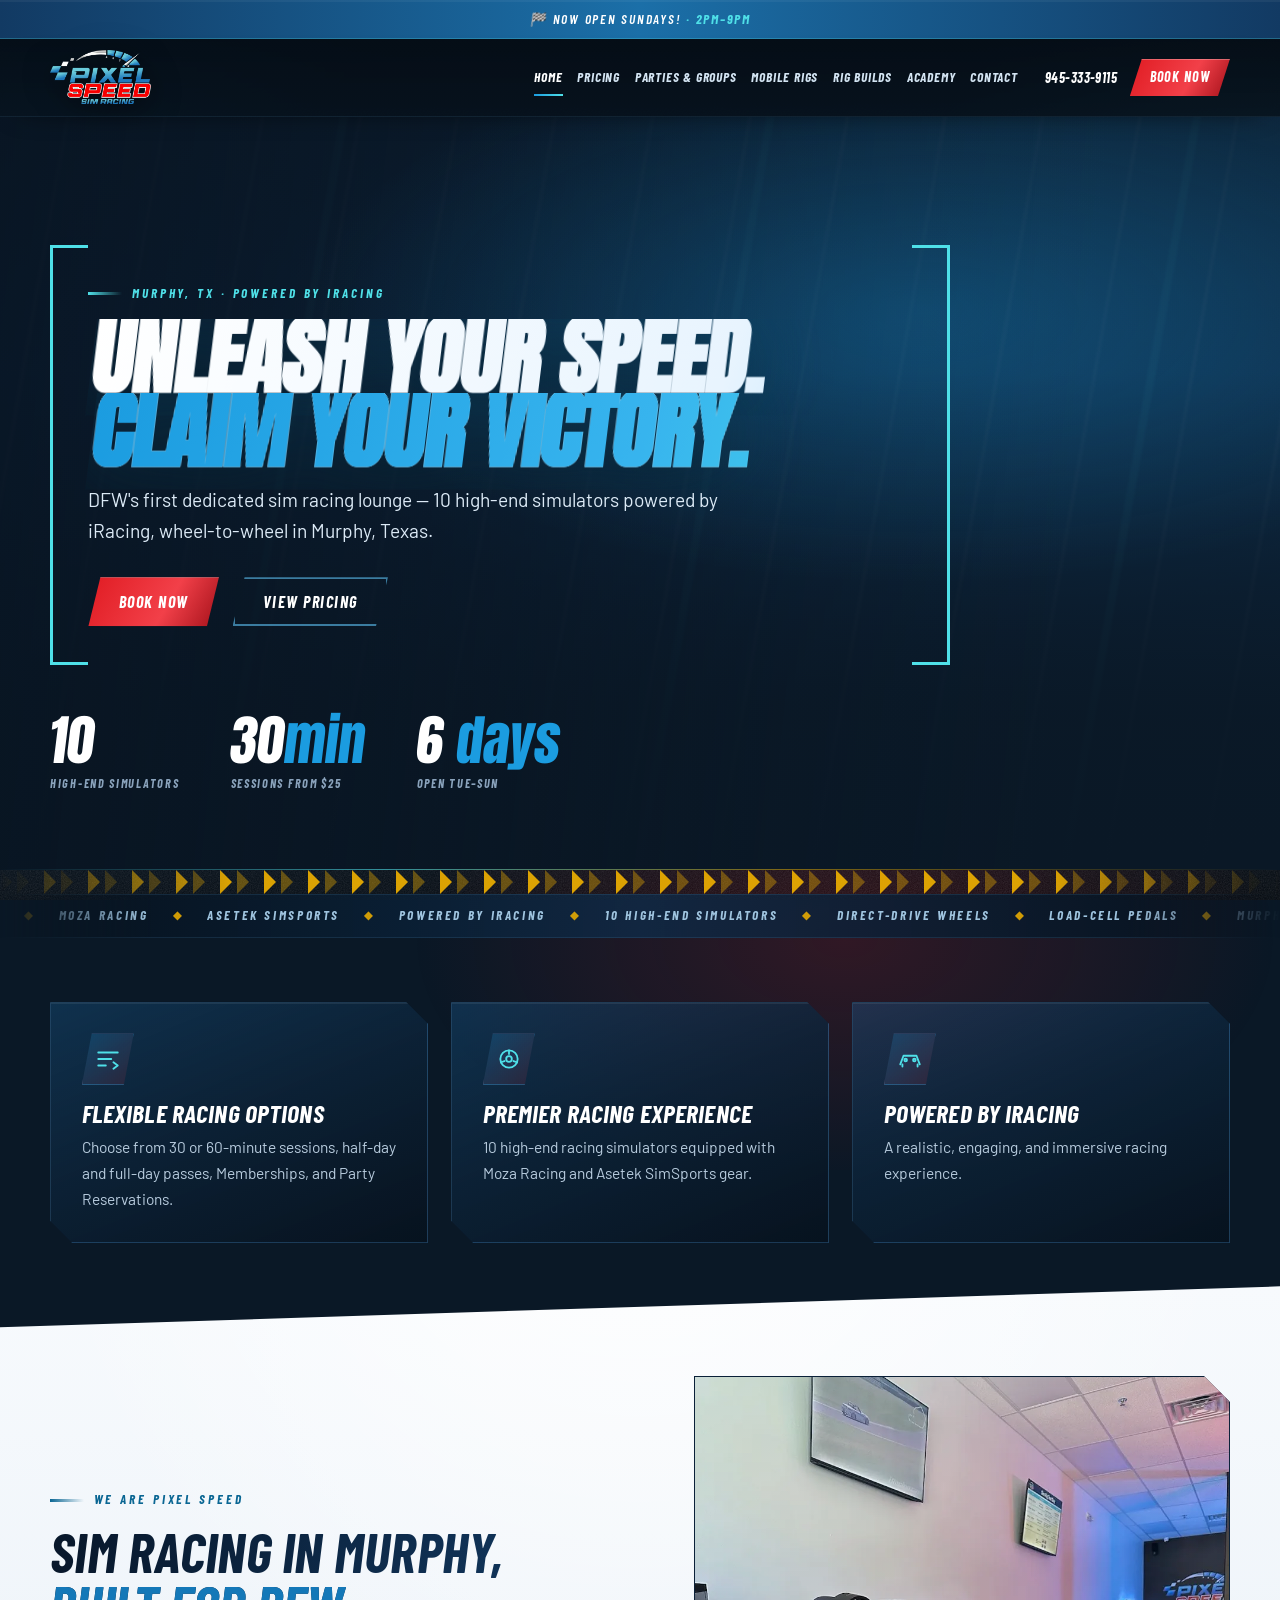
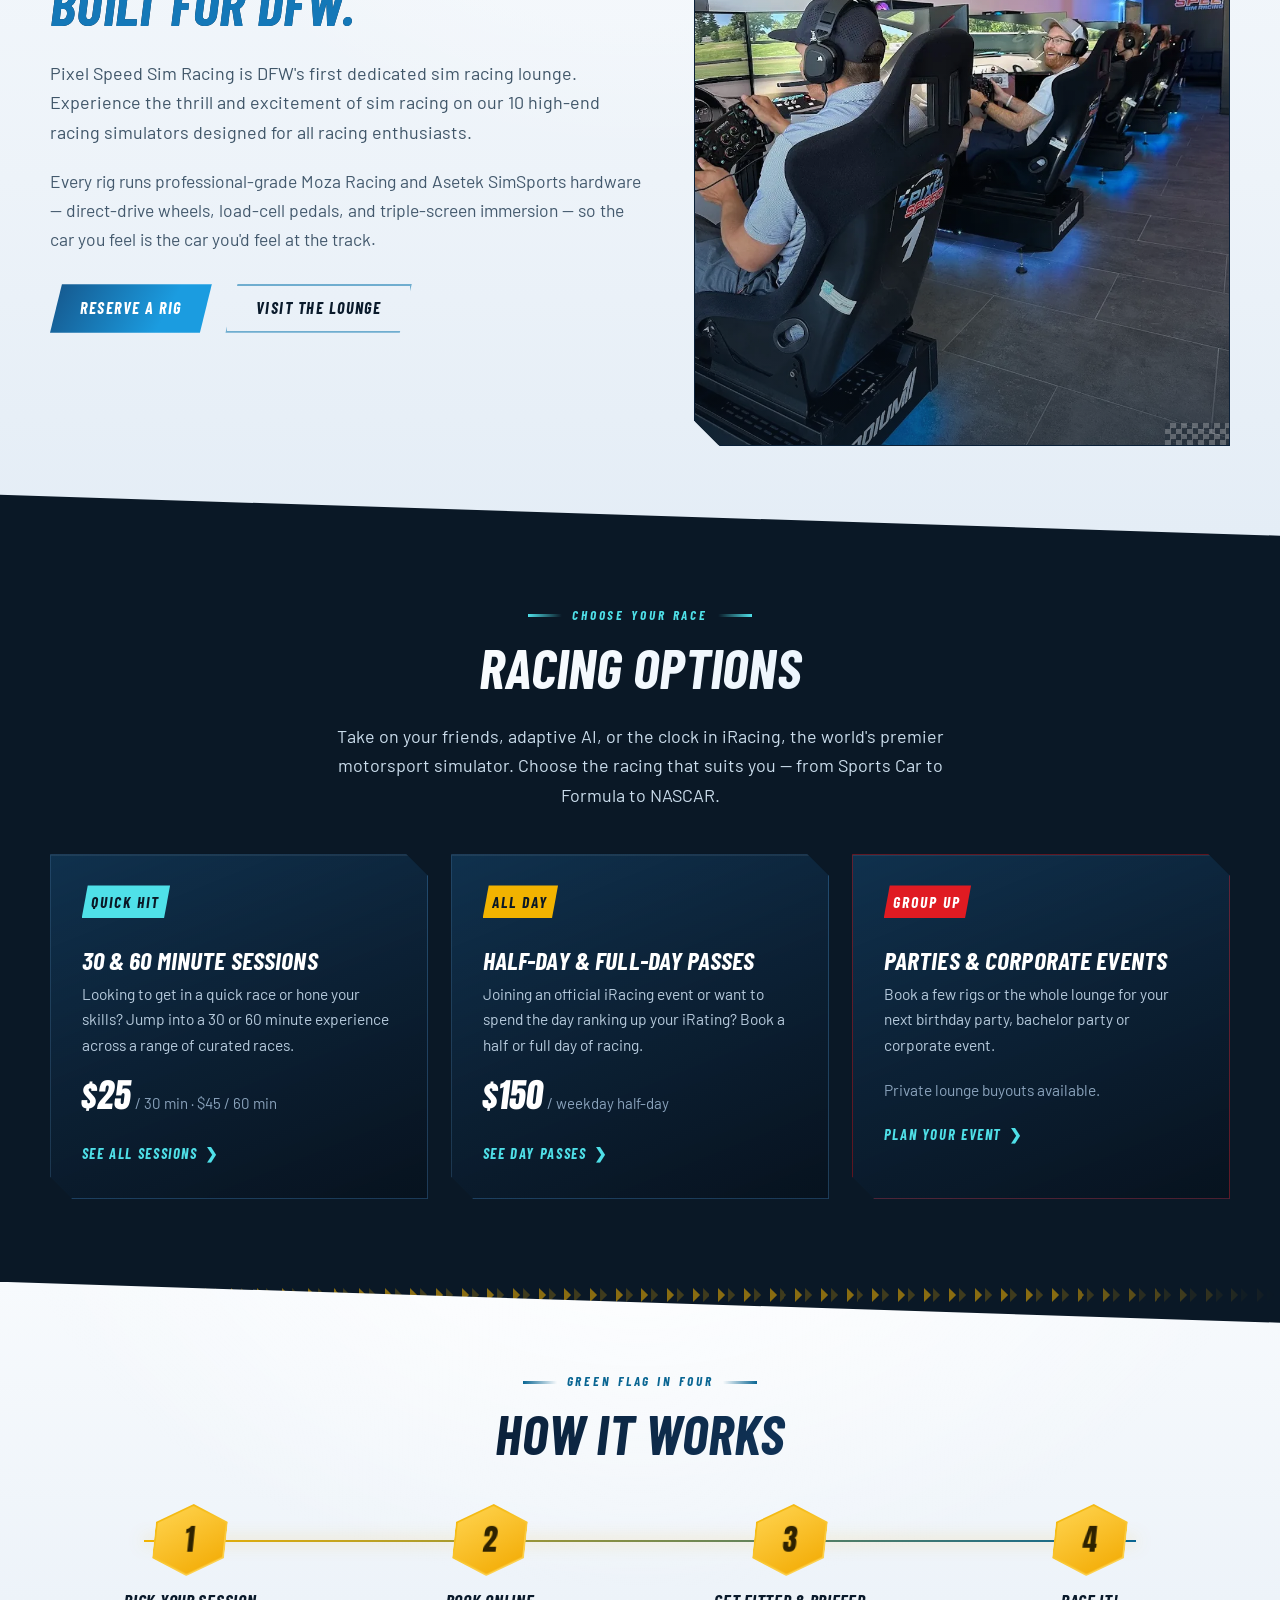
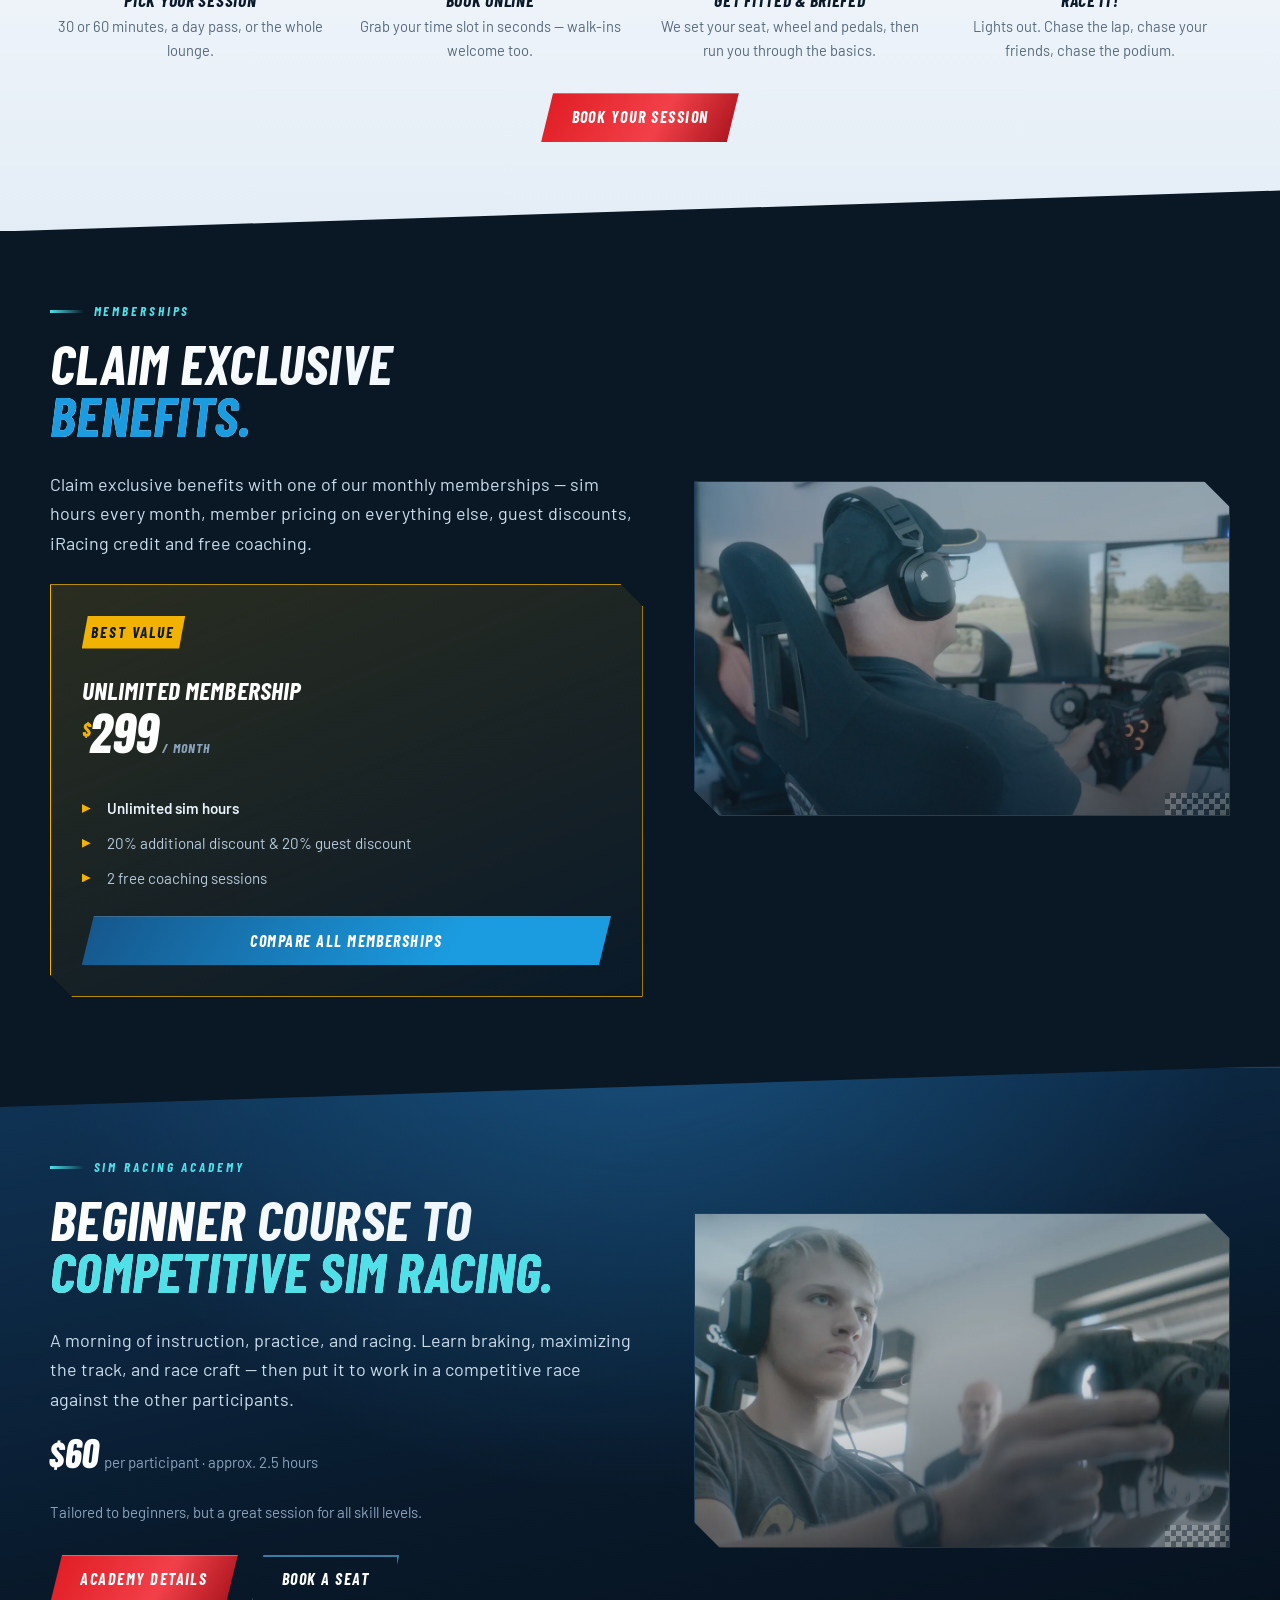
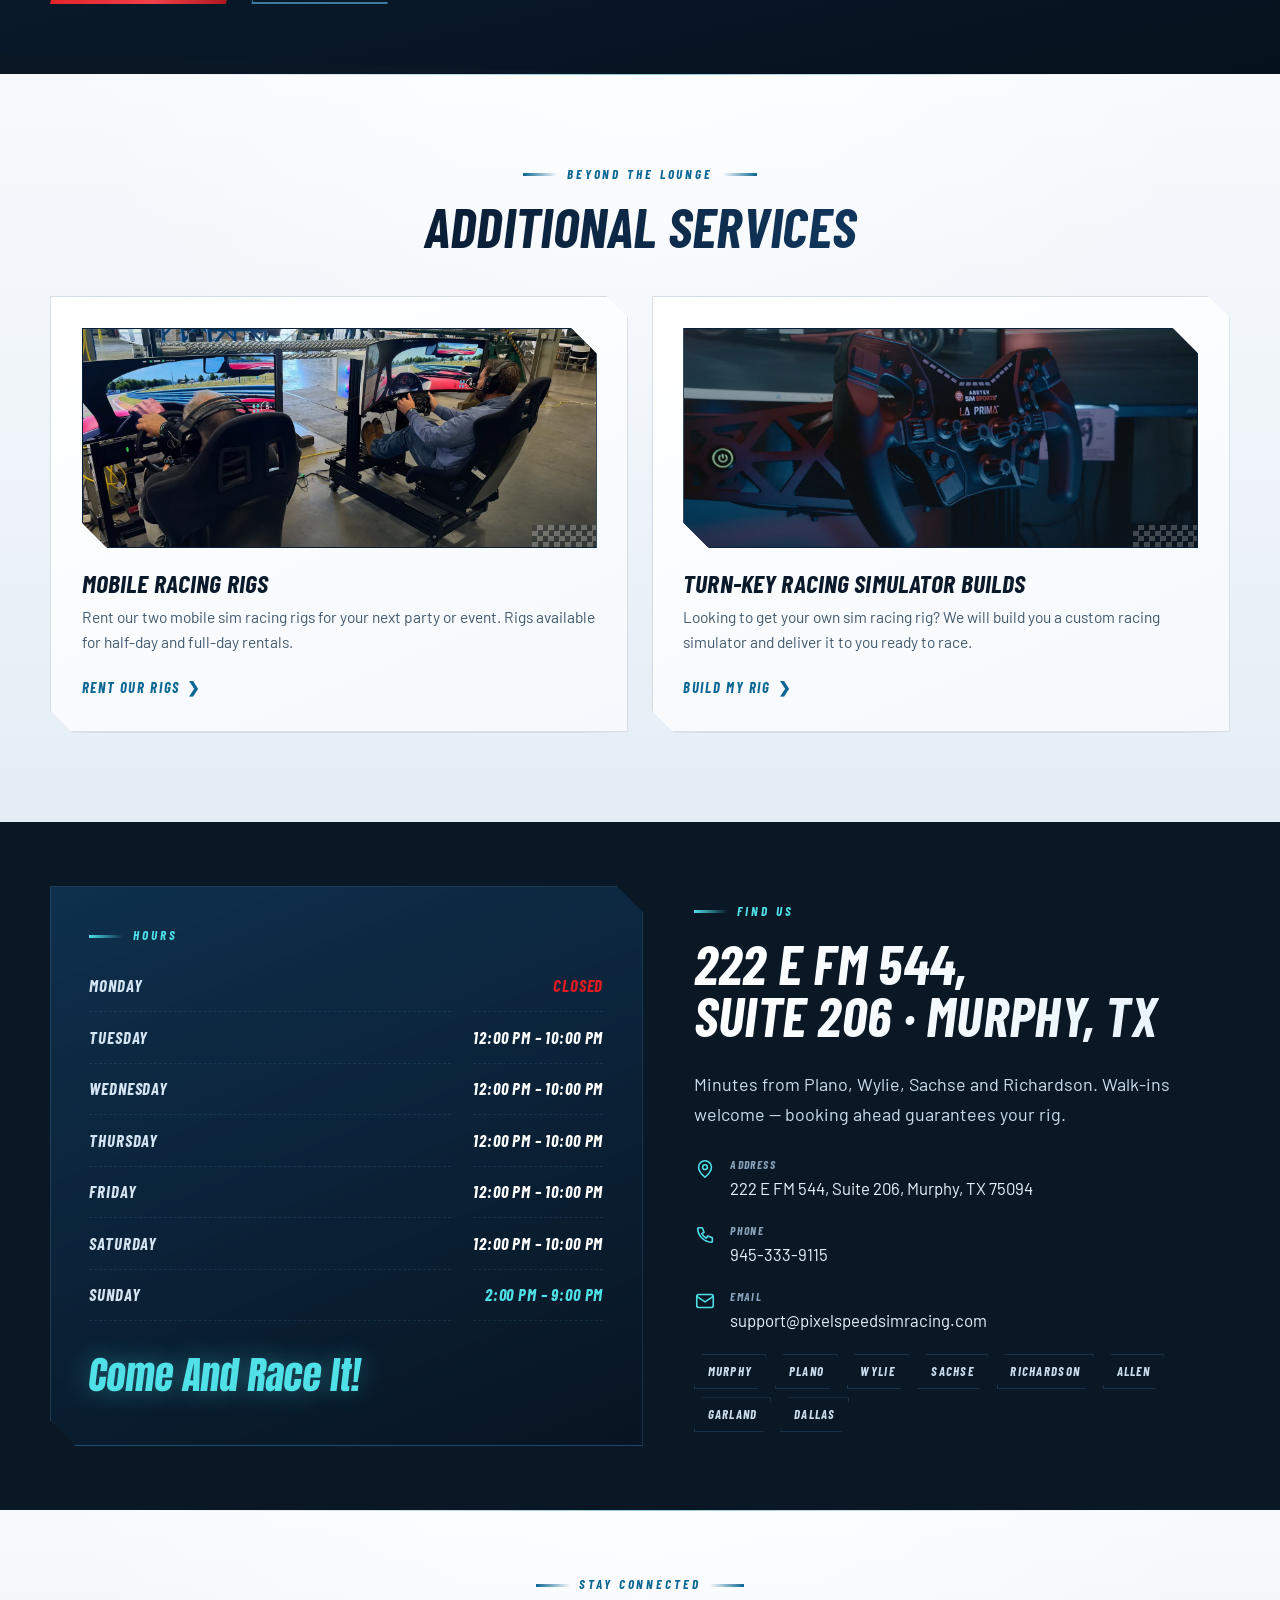
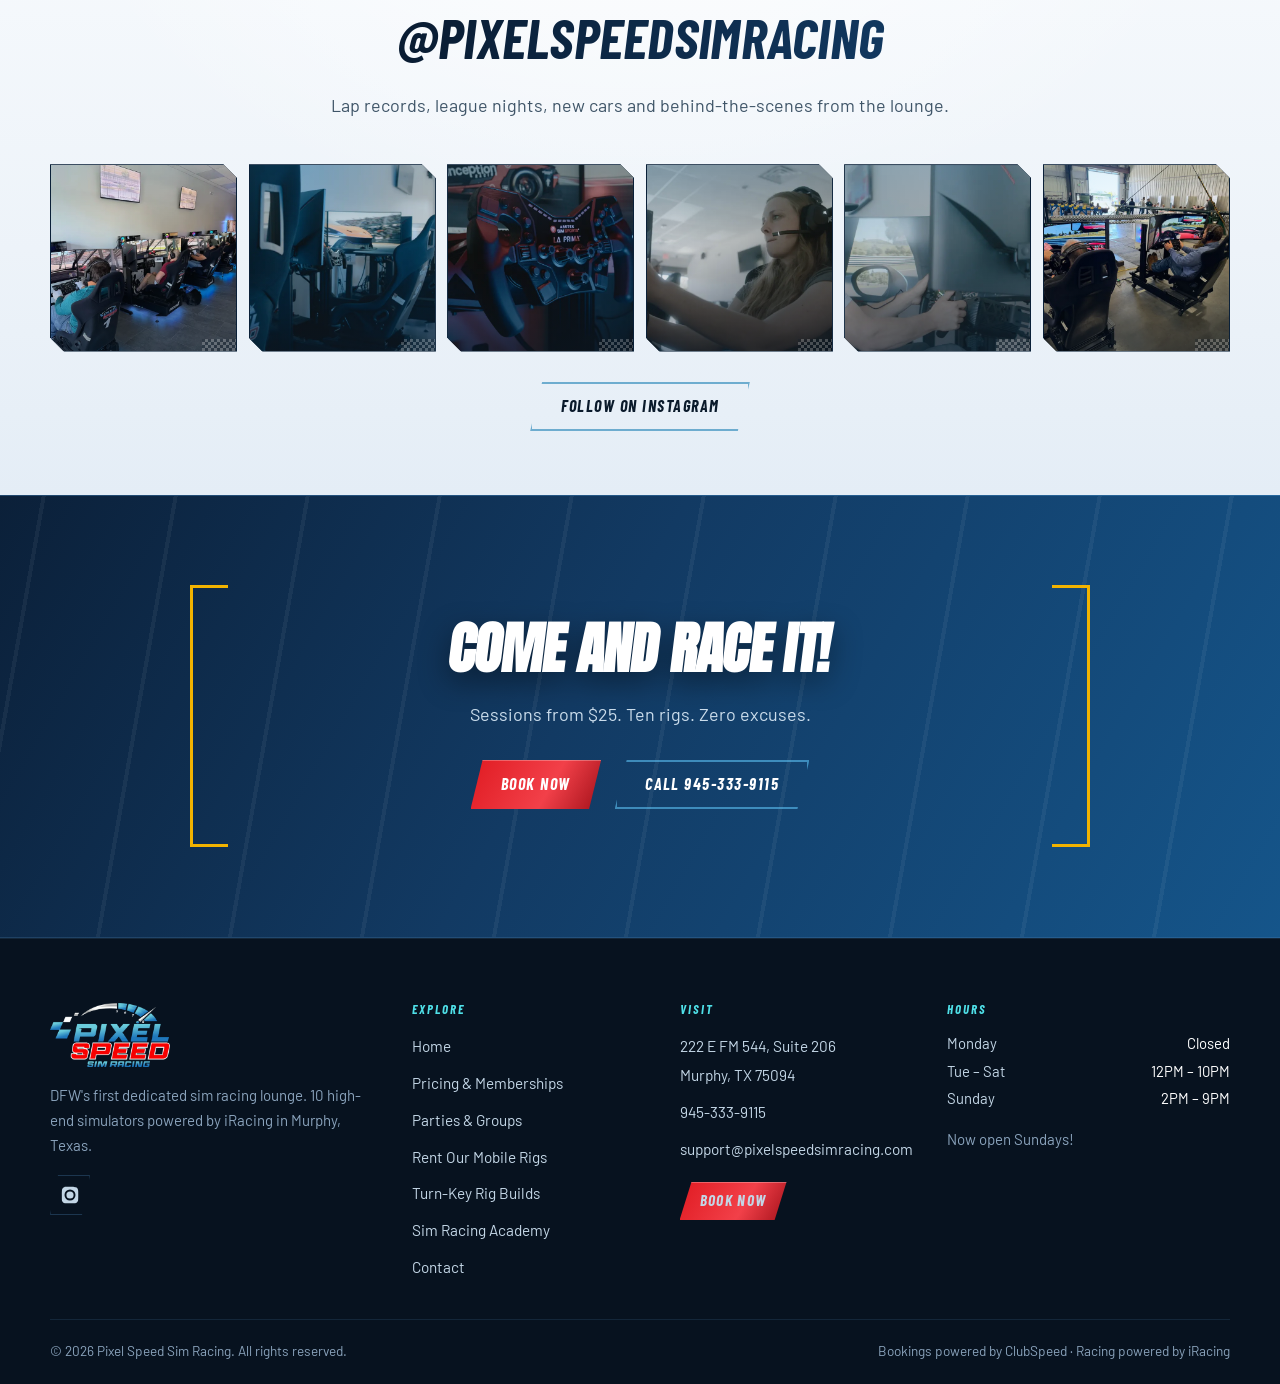
==== index.html @ 4ddc2b9e "Make the header opaque, and add a second wave of light sections Header: at rest the bar was only 62%" ====
<!DOCTYPE html>
<html lang="en">
<head>
<meta charset="utf-8">
<meta name="viewport" content="width=device-width, initial-scale=1">
<title>Pixel Speed Sim Racing | DFW's First Dedicated Sim Racing Lounge — Murphy, TX</title>
<meta name="description" content="Race 10 high-end iRacing simulators in Murphy, TX. Sessions from $25, memberships, parties, mobile rig rentals &amp; custom sim builds. Book now.">
<link rel="canonical" href="https://pixelspeedsimracing.com/">

<meta property="og:type" content="website">
<meta property="og:site_name" content="Pixel Speed Sim Racing">
<meta property="og:title" content="Pixel Speed Sim Racing | DFW's First Dedicated Sim Racing Lounge">
<meta property="og:description" content="Unleash your speed. Claim your victory. 10 high-end racing simulators powered by iRacing in Murphy, TX.">
<meta property="og:url" content="https://pixelspeedsimracing.com/">
<meta property="og:image" content="https://pixelspeedsimracing.com/images/logo.png">
<meta name="twitter:card" content="summary_large_image">
<meta name="theme-color" content="#0A1826">

<link rel="icon" href="data:image/svg+xml,%3Csvg%20xmlns%3D%27http%3A%2F%2Fwww.w3.org%2F2000%2Fsvg%27%20viewBox%3D%270%200%2064%2064%27%3E%3Crect%20width%3D%2764%27%20height%3D%2764%27%20rx%3D%2710%27%20fill%3D%27%230A1826%27%2F%3E%3Cpath%20d%3D%27M13%2013%20L29%2013%20L21%2031%20L5%2031%20Z%27%20fill%3D%27%231B9CE0%27%2F%3E%3Cpath%20d%3D%27M33%2013%20L51%2013%20L43%2031%20L25%2031%20Z%27%20fill%3D%27%235CC0F2%27%2F%3E%3Cpath%20d%3D%27M17%2035%20L55%2035%20L47%2053%20L9%2053%20Z%27%20fill%3D%27%23E01B22%27%2F%3E%3C%2Fsvg%3E">

<link rel="preconnect" href="https://fonts.googleapis.com">
<link rel="preconnect" href="https://fonts.gstatic.com" crossorigin>
<link href="https://fonts.googleapis.com/css2?family=Anton&family=Barlow:wght@400;500;600;700&family=Barlow+Condensed:ital,wght@0,600;0,700;1,600;1,700&display=swap" rel="stylesheet">
<link rel="stylesheet" href="style.css?v=9">
<script>document.documentElement.classList.add('js');</script>
<script src="main.js?v=9" defer></script>

<script type="application/ld+json">
{
  "@context": "https://schema.org",
  "@type": "EntertainmentBusiness",
  "@id": "https://pixelspeedsimracing.com/#business",
  "name": "Pixel Speed Sim Racing",
  "alternateName": "Pixel Speed Sim Racing Lounge",
  "description": "DFW's first dedicated sim racing lounge. 10 high-end racing simulators with Moza Racing and Asetek SimSports gear, powered by iRacing. Sessions, day passes, memberships, parties, mobile rig rentals and turn-key simulator builds.",
  "slogan": "Unleash Your Speed. Claim Your Victory.",
  "url": "https://pixelspeedsimracing.com/",
  "telephone": "+1-945-333-9115",
  "email": "support@pixelspeedsimracing.com",
  "image": "https://pixelspeedsimracing.com/images/logo.png",
  "logo": "https://pixelspeedsimracing.com/images/logo.png",
  "priceRange": "$$",
  "currenciesAccepted": "USD",
  "address": {
    "@type": "PostalAddress",
    "streetAddress": "222 E FM 544, Suite 206",
    "addressLocality": "Murphy",
    "addressRegion": "TX",
    "postalCode": "75094",
    "addressCountry": "US"
  },
  "geo": { "@type": "GeoCoordinates", "latitude": 33.0181, "longitude": -96.6045 },
  "hasMap": "https://www.google.com/maps/search/?api=1&query=222+E+FM+544+Suite+206+Murphy+TX+75094",
  "areaServed": [
    { "@type": "City", "name": "Murphy" },
    { "@type": "City", "name": "Plano" },
    { "@type": "City", "name": "Wylie" },
    { "@type": "City", "name": "Sachse" },
    { "@type": "City", "name": "Richardson" },
    { "@type": "City", "name": "Allen" },
    { "@type": "City", "name": "Garland" },
    { "@type": "City", "name": "Dallas" }
  ],
  "sameAs": ["https://www.instagram.com/pixelspeedsimracing"],
  "openingHoursSpecification": [
    { "@type": "OpeningHoursSpecification", "dayOfWeek": ["Tuesday","Wednesday","Thursday","Friday","Saturday"], "opens": "12:00", "closes": "22:00" },
    { "@type": "OpeningHoursSpecification", "dayOfWeek": "Sunday", "opens": "14:00", "closes": "21:00" }
  ],
  "potentialAction": {
    "@type": "ReserveAction",
    "target": { "@type": "EntryPoint", "urlTemplate": "https://bookings.clubspeed.com/PSR/PSMurphy", "actionPlatform": ["http://schema.org/DesktopWebPlatform","http://schema.org/MobileWebPlatform"] },
    "result": { "@type": "Reservation", "name": "Sim racing session reservation" }
  },
  "makesOffer": [
    { "@type": "Offer", "priceCurrency": "USD", "price": "25", "itemOffered": { "@type": "Service", "name": "30 Minute Sim Racing Session" } },
    { "@type": "Offer", "priceCurrency": "USD", "price": "45", "itemOffered": { "@type": "Service", "name": "60 Minute Sim Racing Session" } },
    { "@type": "Offer", "priceCurrency": "USD", "price": "75", "itemOffered": { "@type": "Service", "name": "2 Hour Sim Racing Session" } },
    { "@type": "Offer", "priceCurrency": "USD", "price": "150", "itemOffered": { "@type": "Service", "name": "Weekday Half-Day Pass" } },
    { "@type": "Offer", "priceCurrency": "USD", "price": "299", "itemOffered": { "@type": "Service", "name": "UNLIMITED Membership" } },
    { "@type": "Offer", "priceCurrency": "USD", "price": "60", "itemOffered": { "@type": "Service", "name": "Sim Racing Academy — Beginner Course" } }
  ]
}
</script>
</head>
<body>

<a class="skip" href="#main">Skip to content</a>

<!-- ============ ANNOUNCEMENT ============ -->
<div class="announce">
  <p>🏁 <strong>Now Open Sundays!</strong> · 2PM–9PM</p>
</div>

<!-- ============ HEADER ============ -->
<header class="header">
  <div class="wrap header__in">
    <a class="brand" href="index.html" aria-label="Pixel Speed Sim Racing — home">
      <picture>
        <source srcset="images/logo.avif" type="image/avif">
        <img src="images/logo.png" alt="Pixel Speed Sim Racing" width="768" height="410">
      </picture>
    </a>

    <nav class="nav" aria-label="Main">
      <a href="index.html" aria-current="page">Home</a>
      <a href="pricing.html">Pricing</a>
      <a href="parties.html">Parties &amp; Groups</a>
      <a href="mobile-rigs.html">Mobile Rigs</a>
      <a href="rig-builds.html">Rig Builds</a>
      <a href="academy.html">Academy</a>
      <a href="contact.html">Contact</a>
    </nav>

    <div class="header__cta">
      <a class="header__tel" href="tel:+19453339115">945-333-9115</a>
      <a class="btn btn--red btn--sm" href="https://bookings.clubspeed.com/PSR/PSMurphy" target="_blank" rel="noopener">Book Now</a>
      <button class="burger" type="button" aria-expanded="false" aria-controls="drawer" aria-label="Menu"><span></span></button>
    </div>
  </div>

  <div class="drawer" id="drawer">
    <a href="index.html" aria-current="page">Home</a>
    <a href="pricing.html">Pricing &amp; Memberships</a>
    <a href="parties.html">Parties &amp; Groups</a>
    <a href="mobile-rigs.html">Rent Our Mobile Rigs</a>
    <a href="rig-builds.html">Turn-Key Rig Builds</a>
    <a href="academy.html">Sim Racing Academy</a>
    <a href="contact.html">Contact</a>
    <a href="tel:+19453339115">Call 945-333-9115</a>
    <a class="btn btn--red" href="https://bookings.clubspeed.com/PSR/PSMurphy" target="_blank" rel="noopener">Book Now</a>
  </div>
</header>

<main id="main">

<!-- ============ HERO ============ -->
<section class="hero hero--photo">
  <div class="hero__media" aria-hidden="true">
    <picture>
      <source srcset="images/hero-bg.avif" type="image/avif" media="(min-width:760px)">
      <source srcset="images/hero-bg.webp" type="image/webp" media="(min-width:760px)">
      <source srcset="images/hero-bg-sm.avif" type="image/avif">
      <source srcset="images/hero-bg-sm.webp" type="image/webp">
      <img class="hero__photo" src="images/hero-bg.jpg" alt="" width="1740" height="979" fetchpriority="high" decoding="async">
    </picture>
  </div>
  <div class="wrap hero__in">
    <div class="brackets" data-reveal>
      <p class="eyebrow">Murphy, TX · Powered by iRacing</p>
      <h1>
        <span class="mega">Unleash Your Speed.</span>
        <span class="mega"><em>Claim Your Victory.</em></span>
      </h1>
      <p class="lede">DFW's first dedicated sim racing lounge — 10 high-end simulators powered by iRacing, wheel-to-wheel in Murphy, Texas.</p>
      <div class="btn-row">
        <a class="btn btn--red" href="https://bookings.clubspeed.com/PSR/PSMurphy" target="_blank" rel="noopener">Book Now</a>
        <a class="btn btn--ghost" href="pricing.html">View Pricing</a>
      </div>
    </div>

    <div class="hero__stats" data-reveal data-reveal-delay="180">
      <div class="stat">
        <span class="stat__n" data-count="10">10</span>
        <span class="stat__l">High-End Simulators</span>
      </div>
      <div class="stat">
        <span class="stat__n"><span data-count="30">30</span><span class="u">min</span></span>
        <span class="stat__l">Sessions From $25</span>
      </div>
      <div class="stat">
        <span class="stat__n"><span data-count="6">6</span> <span class="u">days</span></span>
        <span class="stat__l">Open Tue–Sun</span>
      </div>
    </div>
  </div>
</section>

<div class="chevrons chevrons--fade" aria-hidden="true"></div>

<div class="ticker" aria-hidden="true">
  <div class="ticker__track">
    <b><i>&#9670;</i>Moza Racing<i>&#9670;</i>Asetek SimSports<i>&#9670;</i>Powered by iRacing<i>&#9670;</i>10 High-End Simulators<i>&#9670;</i>Direct-Drive Wheels<i>&#9670;</i>Load-Cell Pedals<i>&#9670;</i>Murphy, TX<i>&#9670;</i>Come and Race It</b><b><i>&#9670;</i>Moza Racing<i>&#9670;</i>Asetek SimSports<i>&#9670;</i>Powered by iRacing<i>&#9670;</i>10 High-End Simulators<i>&#9670;</i>Direct-Drive Wheels<i>&#9670;</i>Load-Cell Pedals<i>&#9670;</i>Murphy, TX<i>&#9670;</i>Come and Race It</b>
  </div>
</div>

<!-- ============ FEATURE TILES ============ -->
<section class="sec sec--tight">
  <div class="wrap">
    <div class="grid grid--3">
      <article class="card" data-tilt data-reveal>
        <div class="card__icon" aria-hidden="true">
          <svg viewBox="0 0 24 24"><path d="M3 6h18M3 12h12M3 18h7"/><path d="M17 15l4 3-4 3"/></svg>
        </div>
        <h3>Flexible Racing Options</h3>
        <p>Choose from 30 or 60-minute sessions, half-day and full-day passes, Memberships, and Party Reservations.</p>
      </article>

      <article class="card" data-tilt data-reveal data-reveal-delay="110">
        <div class="card__icon" aria-hidden="true">
          <svg viewBox="0 0 24 24"><circle cx="12" cy="12" r="8"/><circle cx="12" cy="12" r="2.6"/><path d="M12 4v3.4M4.6 15l3.2-1.1M19.4 15l-3.2-1.1"/></svg>
        </div>
        <h3>Premier Racing Experience</h3>
        <p>10 high-end racing simulators equipped with Moza Racing and Asetek SimSports gear.</p>
      </article>

      <article class="card" data-tilt data-reveal data-reveal-delay="220">
        <div class="card__icon" aria-hidden="true">
          <svg viewBox="0 0 24 24"><path d="M3 17l3-8h12l3 8"/><path d="M5 17v2M19 17v2"/><circle cx="8" cy="13" r="1.2"/><circle cx="16" cy="13" r="1.2"/></svg>
        </div>
        <h3>Powered by iRacing</h3>
        <p>A realistic, engaging, and immersive racing experience.</p>
      </article>
    </div>
  </div>
</section>

<!-- ============ ABOUT ============ -->
<section class="sec sec--light sec--angle">
  <div class="wrap split">
    <div data-reveal="left">
      <p class="eyebrow">We Are Pixel Speed</p>
      <h2>Sim Racing In Murphy,<br><span class="accent-blue">Built For DFW.</span></h2>
      <p class="lede">Pixel Speed Sim Racing is DFW's first dedicated sim racing lounge. Experience the thrill and excitement of sim racing on our 10 high-end racing simulators designed for all racing enthusiasts.</p>
      <p>Every rig runs professional-grade Moza Racing and Asetek SimSports hardware — direct-drive wheels, load-cell pedals, and triple-screen immersion — so the car you feel is the car you'd feel at the track.</p>
      <div class="btn-row">
        <a class="btn btn--blue" href="https://bookings.clubspeed.com/PSR/PSMurphy" target="_blank" rel="noopener">Reserve A Rig</a>
        <a class="btn btn--ghost" href="contact.html">Visit The Lounge</a>
      </div>
    </div>
    <figure class="shot shot--tall" data-reveal="right">
      <picture>
        <source srcset="images/racers-pair.webp" type="image/webp">
        <img src="images/racers-pair.jpg" alt="Two racers side by side on Pixel Speed simulators in the Murphy lounge" width="900" height="1125" loading="lazy" decoding="async">
      </picture>
    </figure>
  </div>
</section>

<!-- ============ RACING OPTIONS ============ -->
<section class="sec">
  <div class="wrap">
    <div class="sec__head sec__head--center" data-reveal>
      <p class="eyebrow eyebrow--center">Choose Your Race</p>
      <h2>Racing Options</h2>
      <p class="lede">Take on your friends, adaptive AI, or the clock in iRacing, the world's premier motorsport simulator. Choose the racing that suits you — from Sports Car to Formula to NASCAR.</p>
    </div>

    <div class="grid grid--3">
      <article class="card" data-tilt data-reveal>
        <p class="tag tag--cyan">Quick Hit</p>
        <h3 style="margin-top:.8rem">30 &amp; 60 Minute Sessions</h3>
        <p>Looking to get in a quick race or hone your skills? Jump into a 30 or 60 minute experience across a range of curated races.</p>
        <p><span class="card__price">$25</span> <span class="muted">/ 30 min · $45 / 60 min</span></p>
        <a class="link-arrow" href="pricing.html">See all sessions</a>
      </article>

      <article class="card" data-tilt data-reveal data-reveal-delay="110">
        <p class="tag">All Day</p>
        <h3 style="margin-top:.8rem">Half-Day &amp; Full-Day Passes</h3>
        <p>Joining an official iRacing event or want to spend the day ranking up your iRating? Book a half or full day of racing.</p>
        <p><span class="card__price">$150</span> <span class="muted">/ weekday half-day</span></p>
        <a class="link-arrow" href="pricing.html">See day passes</a>
      </article>

      <article class="card card--red" data-tilt data-reveal data-reveal-delay="220">
        <p class="tag tag--red">Group Up</p>
        <h3 style="margin-top:.8rem">Parties &amp; Corporate Events</h3>
        <p>Book a few rigs or the whole lounge for your next birthday party, bachelor party or corporate event.</p>
        <p class="muted" style="margin-top:1.2rem">Private lounge buyouts available.</p>
        <a class="link-arrow" href="parties.html">Plan your event</a>
      </article>
    </div>
  </div>
</section>

<div class="chevrons chevrons--thin chevrons--fade" aria-hidden="true"></div>

<!-- ============ HOW IT WORKS ============ -->
<section class="sec sec--light sec--angle-b">
  <div class="wrap">
    <div class="sec__head sec__head--center" data-reveal>
      <p class="eyebrow eyebrow--center">Green Flag In Four</p>
      <h2>How It Works</h2>
    </div>

    <div class="steps">
      <div class="step" data-reveal>
        <div class="step__n">1</div>
        <h4>Pick Your Session</h4>
        <p>30 or 60 minutes, a day pass, or the whole lounge.</p>
      </div>
      <div class="step" data-reveal data-reveal-delay="140">
        <div class="step__n">2</div>
        <h4>Book Online</h4>
        <p>Grab your time slot in seconds — walk-ins welcome too.</p>
      </div>
      <div class="step" data-reveal data-reveal-delay="280">
        <div class="step__n">3</div>
        <h4>Get Fitted &amp; Briefed</h4>
        <p>We set your seat, wheel and pedals, then run you through the basics.</p>
      </div>
      <div class="step" data-reveal data-reveal-delay="420">
        <div class="step__n">4</div>
        <h4>Race It!</h4>
        <p>Lights out. Chase the lap, chase your friends, chase the podium.</p>
      </div>
    </div>

    <div class="btn-row" style="justify-content:center" data-reveal>
      <a class="btn btn--red" href="https://bookings.clubspeed.com/PSR/PSMurphy" target="_blank" rel="noopener">Book Your Session</a>
    </div>
  </div>
</section>

<!-- ============ MEMBERSHIPS TEASER ============ -->
<section class="sec">
  <div class="wrap split split--flip">
    <figure class="shot" data-reveal="left">
      <picture>
        <source srcset="images/driver-wheel.webp" type="image/webp">
        <img src="images/driver-wheel.jpg" alt="Driver in a headset gripping the wheel mid-race at Pixel Speed" width="1200" height="750" loading="lazy" decoding="async">
      </picture>
    </figure>
    <div data-reveal="right">
      <p class="eyebrow">Memberships</p>
      <h2>Claim Exclusive<br><span class="accent-blue">Benefits.</span></h2>
      <p class="lede">Claim exclusive benefits with one of our monthly memberships — sim hours every month, member pricing on everything else, guest discounts, iRacing credit and free coaching.</p>

      <div class="card tier tier--best" style="margin-top:1.6rem" data-tilt>
        <p class="tag" style="align-self:flex-start">Best Value</p>
        <h3 style="margin-top:.8rem">UNLIMITED Membership</h3>
        <p><span class="tier__price"><sup>$</sup>299</span> <span class="tier__per">/ month</span></p>
        <ul>
          <li><strong>Unlimited sim hours</strong></li>
          <li>20% additional discount &amp; 20% guest discount</li>
          <li>2 free coaching sessions</li>
        </ul>
        <a class="btn btn--blue" href="pricing.html">Compare All Memberships</a>
      </div>
    </div>
  </div>
</section>

<!-- ============ ACADEMY ============ -->
<section class="sec sec--panel sec--angle">
  <div class="wrap split">
    <div data-reveal="left">
      <p class="eyebrow">Sim Racing Academy</p>
      <h2>Beginner Course To<br><span class="accent-cyan">Competitive Sim Racing.</span></h2>
      <p class="lede">A morning of instruction, practice, and racing. Learn braking, maximizing the track, and race craft — then put it to work in a competitive race against the other participants.</p>
      <p><span class="card__price">$60</span> <span class="muted">per participant · approx. 2.5 hours</span></p>
      <p class="muted">Tailored to beginners, but a great session for all skill levels.</p>
      <div class="btn-row">
        <a class="btn btn--red" href="academy.html">Academy Details</a>
        <a class="btn btn--ghost" href="https://bookings.clubspeed.com/PSR/PSMurphy" target="_blank" rel="noopener">Book A Seat</a>
      </div>
    </div>
    <figure class="shot" data-reveal="right">
      <picture>
        <source srcset="images/coach-driver.webp" type="image/webp">
        <img src="images/coach-driver.jpg" alt="A Pixel Speed coach watching a driver's inputs during an Academy session" width="1200" height="750" loading="lazy" decoding="async">
      </picture>
    </figure>
  </div>
</section>

<!-- ============ ADDITIONAL SERVICES ============ -->
<section class="sec sec--light">
  <div class="wrap">
    <div class="sec__head sec__head--center" data-reveal>
      <p class="eyebrow eyebrow--center">Beyond The Lounge</p>
      <h2>Additional Services</h2>
    </div>

    <div class="grid grid--2">
      <article class="card" data-tilt data-reveal>
        <figure class="shot shot--wide" style="margin-bottom:1.4rem">
          <picture>
            <source srcset="images/mobile-rigs.webp" type="image/webp">
            <img src="images/mobile-rigs.jpg" alt="Two Pixel Speed mobile racing rigs set up at an off-site event" width="1600" height="686" loading="lazy" decoding="async">
          </picture>
        </figure>
        <h3>Mobile Racing Rigs</h3>
        <p>Rent our two mobile sim racing rigs for your next party or event. Rigs available for half-day and full-day rentals.</p>
        <a class="link-arrow" href="mobile-rigs.html">Rent our rigs</a>
      </article>

      <article class="card" data-tilt data-reveal data-reveal-delay="130">
        <figure class="shot shot--wide" style="margin-bottom:1.4rem">
          <picture>
            <source srcset="images/wheel-closeup-wide.webp" type="image/webp">
            <img src="images/wheel-closeup-wide.jpg" alt="Asetek SimSports direct-drive wheel on a Pixel Speed racing simulator" width="1600" height="686" loading="lazy" decoding="async">
          </picture>
        </figure>
        <h3>Turn-Key Racing Simulator Builds</h3>
        <p>Looking to get your own sim racing rig? We will build you a custom racing simulator and deliver it to you ready to race.</p>
        <a class="link-arrow" href="rig-builds.html">Build my rig</a>
      </article>
    </div>
  </div>
</section>

<!-- ============ HOURS ============ -->
<section class="sec sec--tight">
  <div class="wrap split">
    <div class="hours" data-reveal="left">
      <p class="eyebrow">Hours</p>
      <dl>
        <dt>Monday</dt><dd class="closed">Closed</dd>
        <dt>Tuesday</dt><dd>12:00 PM – 10:00 PM</dd>
        <dt>Wednesday</dt><dd>12:00 PM – 10:00 PM</dd>
        <dt>Thursday</dt><dd>12:00 PM – 10:00 PM</dd>
        <dt>Friday</dt><dd>12:00 PM – 10:00 PM</dd>
        <dt>Saturday</dt><dd>12:00 PM – 10:00 PM</dd>
        <dt>Sunday</dt><dd class="sun">2:00 PM – 9:00 PM</dd>
      </dl>
      <span class="hours__cry">Come And Race It!</span>
    </div>

    <div data-reveal="right">
      <p class="eyebrow">Find Us</p>
      <h2>222 E FM 544,<br>Suite 206 · Murphy, TX</h2>
      <p class="lede">Minutes from Plano, Wylie, Sachse and Richardson. Walk-ins welcome — booking ahead guarantees your rig.</p>
      <ul class="info" style="margin-top:1.6rem">
        <li>
          <svg viewBox="0 0 24 24" aria-hidden="true"><path d="M12 21s7-6.1 7-11a7 7 0 1 0-14 0c0 4.9 7 11 7 11z"/><circle cx="12" cy="10" r="2.6"/></svg>
          <div><b>Address</b><a href="https://www.google.com/maps/search/?api=1&amp;query=222+E+FM+544+Suite+206+Murphy+TX+75094" target="_blank" rel="noopener">222 E FM 544, Suite 206, Murphy, TX 75094</a></div>
        </li>
        <li>
          <svg viewBox="0 0 24 24" aria-hidden="true"><path d="M5 4h4l2 5-2.5 1.5a12 12 0 0 0 5 5L15 13l5 2v4a1 1 0 0 1-1 1A16 16 0 0 1 4 5a1 1 0 0 1 1-1z"/></svg>
          <div><b>Phone</b><a href="tel:+19453339115">945-333-9115</a></div>
        </li>
        <li>
          <svg viewBox="0 0 24 24" aria-hidden="true"><rect x="3" y="5" width="18" height="14" rx="2"/><path d="m3 7 9 6 9-6"/></svg>
          <div><b>Email</b><a href="mailto:support@pixelspeedsimracing.com">support@pixelspeedsimracing.com</a></div>
        </li>
      </ul>
      <div class="areas">
        <span>Murphy</span><span>Plano</span><span>Wylie</span><span>Sachse</span>
        <span>Richardson</span><span>Allen</span><span>Garland</span><span>Dallas</span>
      </div>
    </div>
  </div>
</section>

<!-- ============ INSTAGRAM ============ -->
<section class="sec sec--tight sec--light">
  <div class="wrap">
    <div class="sec__head sec__head--center" data-reveal>
      <p class="eyebrow eyebrow--center">Stay Connected</p>
      <h2>@pixelspeedsimracing</h2>
      <p class="lede">Lap records, league nights, new cars and behind-the-scenes from the lounge.</p>
    </div>
    <div class="iggrid" data-reveal>
      <figure class="shot shot--square"><picture><source srcset="images/ig-1.webp" type="image/webp"><img src="images/ig-1.jpg" alt="Racers lined up on the Pixel Speed grid" width="600" height="600" loading="lazy" decoding="async"></picture></figure>
      <figure class="shot shot--square"><picture><source srcset="images/ig-2.webp" type="image/webp"><img src="images/ig-2.jpg" alt="The Pixel Speed simulator bay" width="600" height="600" loading="lazy" decoding="async"></picture></figure>
      <figure class="shot shot--square"><picture><source srcset="images/ig-3.webp" type="image/webp"><img src="images/ig-3.jpg" alt="Asetek SimSports wheel on a Pixel Speed rig" width="600" height="600" loading="lazy" decoding="async"></picture></figure>
      <figure class="shot shot--square"><picture><source srcset="images/ig-4.webp" type="image/webp"><img src="images/ig-4.jpg" alt="Driver at speed in the Pixel Speed lounge" width="600" height="600" loading="lazy" decoding="async"></picture></figure>
      <figure class="shot shot--square"><picture><source srcset="images/ig-5.webp" type="image/webp"><img src="images/ig-5.jpg" alt="Hands on the wheel mid-session" width="600" height="600" loading="lazy" decoding="async"></picture></figure>
      <figure class="shot shot--square"><picture><source srcset="images/ig-6.webp" type="image/webp"><img src="images/ig-6.jpg" alt="Pixel Speed mobile rigs out at an event" width="600" height="600" loading="lazy" decoding="async"></picture></figure>
    </div>
    <div class="btn-row" style="justify-content:center">
      <a class="btn btn--ghost" href="https://www.instagram.com/pixelspeedsimracing" target="_blank" rel="noopener">Follow On Instagram</a>
    </div>
  </div>
</section>

<!-- ============ CTA ============ -->
<section class="sec cta">
  <div class="wrap">
    <div class="brackets brackets--gold" style="margin-inline:auto;text-align:center" data-reveal>
      <h2><span class="mega" style="transform-origin:center">Come And Race It!</span></h2>
      <p class="lede" style="margin-inline:auto">Sessions from $25. Ten rigs. Zero excuses.</p>
      <div class="btn-row">
        <a class="btn btn--red" href="https://bookings.clubspeed.com/PSR/PSMurphy" target="_blank" rel="noopener">Book Now</a>
        <a class="btn btn--ghost" href="tel:+19453339115">Call 945-333-9115</a>
      </div>
    </div>
  </div>
</section>

</main>

<!-- ============ FOOTER ============ -->
<footer class="footer">
  <div class="wrap">
    <div class="footer__grid">
      <div>
        <picture>
          <source srcset="images/logo.avif" type="image/avif">
          <img class="flogo" src="images/logo.png" alt="Pixel Speed Sim Racing" width="768" height="410">
        </picture>
        <p class="muted">DFW's first dedicated sim racing lounge. 10 high-end simulators powered by iRacing in Murphy, Texas.</p>
        <div class="social">
          <a href="https://www.instagram.com/pixelspeedsimracing" target="_blank" rel="noopener" aria-label="Pixel Speed Sim Racing on Instagram">
            <svg viewBox="0 0 24 24" aria-hidden="true"><path d="M12 2.2c3.2 0 3.6 0 4.9.07 1.2.05 1.8.25 2.2.42.6.22 1 .48 1.4.9.4.4.7.8.9 1.4.2.4.4 1 .4 2.2.1 1.3.1 1.7.1 4.9s0 3.6-.1 4.9c0 1.2-.2 1.8-.4 2.2-.2.6-.5 1-.9 1.4-.4.4-.8.7-1.4.9-.4.2-1 .4-2.2.4-1.3.1-1.7.1-4.9.1s-3.6 0-4.9-.1c-1.2 0-1.8-.2-2.2-.4-.6-.2-1-.5-1.4-.9-.4-.4-.7-.8-.9-1.4-.2-.4-.4-1-.4-2.2C2.2 15.6 2.2 15.2 2.2 12s0-3.6.1-4.9c0-1.2.2-1.8.4-2.2.2-.6.5-1 .9-1.4.4-.4.8-.7 1.4-.9.4-.2 1-.4 2.2-.4C8.4 2.2 8.8 2.2 12 2.2zm0 3.2A6.6 6.6 0 1 0 18.6 12 6.6 6.6 0 0 0 12 5.4zm0 10.9A4.3 4.3 0 1 1 16.3 12 4.3 4.3 0 0 1 12 16.3zm6.9-11.1a1.55 1.55 0 1 1-1.55-1.55A1.55 1.55 0 0 1 18.9 5.2z"/></svg>
          </a>
        </div>
      </div>

      <div>
        <h4>Explore</h4>
        <ul>
          <li><a href="index.html">Home</a></li>
          <li><a href="pricing.html">Pricing &amp; Memberships</a></li>
          <li><a href="parties.html">Parties &amp; Groups</a></li>
          <li><a href="mobile-rigs.html">Rent Our Mobile Rigs</a></li>
          <li><a href="rig-builds.html">Turn-Key Rig Builds</a></li>
          <li><a href="academy.html">Sim Racing Academy</a></li>
          <li><a href="contact.html">Contact</a></li>
        </ul>
      </div>

      <div>
        <h4>Visit</h4>
        <ul>
          <li><a href="https://www.google.com/maps/search/?api=1&amp;query=222+E+FM+544+Suite+206+Murphy+TX+75094" target="_blank" rel="noopener">222 E FM 544, Suite 206<br>Murphy, TX 75094</a></li>
          <li><a href="tel:+19453339115">945-333-9115</a></li>
          <li><a href="mailto:support@pixelspeedsimracing.com">support@pixelspeedsimracing.com</a></li>
        </ul>
        <div style="margin-top:1.2rem">
          <a class="btn btn--red btn--sm" href="https://bookings.clubspeed.com/PSR/PSMurphy" target="_blank" rel="noopener">Book Now</a>
        </div>
      </div>

      <div>
        <h4>Hours</h4>
        <div class="fhours">
          <span>Monday</span><span>Closed</span>
          <span>Tue – Sat</span><span>12PM – 10PM</span>
          <span>Sunday</span><span>2PM – 9PM</span>
        </div>
        <p class="muted" style="margin-top:1rem">Now open Sundays!</p>
      </div>
    </div>

    <div class="footer__bar">
      <p style="margin:0">© <span data-year>2026</span> Pixel Speed Sim Racing. All rights reserved.</p>
      <p style="margin:0">Bookings powered by ClubSpeed · Racing powered by iRacing</p>
    </div>
  </div>
</footer>

<!-- ============ MOBILE STICKY BAR ============ -->
<div class="bookbar">
  <a class="bb-call" href="tel:+19453339115">
    <svg viewBox="0 0 24 24" aria-hidden="true"><path d="M5 4h4l2 5-2.5 1.5a12 12 0 0 0 5 5L15 13l5 2v4a1 1 0 0 1-1 1A16 16 0 0 1 4 5a1 1 0 0 1 1-1z"/></svg>
    Call
  </a>
  <a class="bb-book" href="https://bookings.clubspeed.com/PSR/PSMurphy" target="_blank" rel="noopener">Book Now</a>
</div>

</body>
</html>
---- style.css ----
/* ============================================================
   PIXEL SPEED SIM RACING — Murphy, TX
   Deep blue racing canvas · italic condensed display · gold chevrons
   ============================================================ */

/* ---------- tokens ---------- */
:root{
  --ink-900:#0A1826;
  --ink-850:#0C1E30;
  --ink-800:#0E2233;
  --blue-700:#123A63;
  --blue-600:#15558A;
  --blue-500:#1B6FA8;
  --blue:#1B9CE0;          /* PIXEL blue */
  --blue-soft:#5CC0F2;
  --red:#E01B22;           /* SPEED red */
  --red-dark:#A4111A;
  --cyan:#4FE0E8;
  --gold:#F2B300;
  --white:#FFFFFF;
  --body:#B7CBDD;
  --body-dim:#8AA3BC;
  --line:rgba(91,160,214,.26);
  --line-soft:rgba(91,160,214,.14);

  --wrap:1180px;
  --r:4px;
  --shadow:0 24px 60px -28px rgba(0,0,0,.85);
  --glow-blue:0 0 34px rgba(27,156,224,.42);
  --glow-red:0 0 30px rgba(224,27,34,.45);

  --f-disp:'Barlow Condensed','Arial Narrow',Impact,sans-serif;
  --f-mega:'Anton','Barlow Condensed',Impact,sans-serif;
  --f-body:'Barlow',system-ui,-apple-system,'Segoe UI',sans-serif;
}

*,*::before,*::after{box-sizing:border-box}
html{scroll-behavior:smooth;-webkit-text-size-adjust:100%}
@media (prefers-reduced-motion:reduce){html{scroll-behavior:auto}}

body{
  margin:0;
  font-family:var(--f-body);
  font-size:clamp(16px,.4vw + 15px,17.5px);
  line-height:1.65;
  color:var(--body);
  background:var(--ink-900);
  overflow-x:hidden;
}

/* Base canvas. Wider value range than a flat navy — near-black at the edges,
   lit blue through the middle — so sections read as lit rather than uniform. */
body::before{
  content:"";
  position:fixed;inset:0;z-index:-3;
  background:linear-gradient(178deg,
    #04090F 0%,
    #071522 18%,
    #0B2540 44%,
    #0D2E50 62%,
    #071624 84%,
    #04090F 100%);
}
/* Drifting light field. Injected .aura carries the motion; this is the fallback
   wash so the page still has depth with JS off. */
.aura{
  position:fixed;inset:-30%;z-index:-2;pointer-events:none;
  background:
    radial-gradient(28% 24% at 20% 16%, rgba(27,156,224,.42), transparent 66%),
    radial-gradient(24% 20% at 80% 28%, rgba(79,224,232,.20), transparent 64%),
    radial-gradient(32% 26% at 60% 84%, rgba(224,27,34,.18), transparent 66%);
  will-change:transform;
  contain:strict;
  animation:auraDrift 38s ease-in-out infinite alternate;
}
/* Translate only — no scale. Scaling a viewport-sized gradient layer forces a
   re-raster every frame; translating one is a compositor-only move. */
@keyframes auraDrift{
  0%  {transform:translate3d(-2.5%,-1.5%,0)}
  50% {transform:translate3d(2.5%,2%,0)}
  100%{transform:translate3d(-1%,3%,0)}
}
/* Film grain + carbon weave. Grain is what stops large flat gradients from
   banding on cheap panels, and it reads as photographic rather than digital. */
body::after{
  content:"";
  position:fixed;inset:0;z-index:-1;pointer-events:none;opacity:.30;
  background-image:
    url("data:image/svg+xml,%3Csvg%20xmlns%3D%27http%3A%2F%2Fwww.w3.org%2F2000%2Fsvg%27%20width%3D%27140%27%20height%3D%27140%27%3E%3Cfilter%20id%3D%27n%27%3E%3CfeTurbulence%20type%3D%27fractalNoise%27%20baseFrequency%3D%270.85%27%20numOctaves%3D%273%27%20stitchTiles%3D%27stitch%27%2F%3E%3CfeColorMatrix%20type%3D%27saturate%27%20values%3D%270%27%2F%3E%3C%2Ffilter%3E%3Crect%20width%3D%27140%27%20height%3D%27140%27%20filter%3D%27url%28%23n%29%27%20opacity%3D%270.5%27%2F%3E%3C%2Fsvg%3E"),
    repeating-linear-gradient(45deg,rgba(255,255,255,.012) 0 2px,transparent 2px 5px),
    repeating-linear-gradient(-45deg,rgba(0,0,0,.10) 0 2px,transparent 2px 5px);
  background-size:140px 140px, auto, auto;
}

img{max-width:100%;height:auto;display:block}
a{color:var(--blue-soft);text-decoration:none}
a:hover{color:var(--cyan)}
:focus-visible{outline:3px solid var(--cyan);outline-offset:3px;border-radius:2px}

.wrap{width:min(100% - 2.5rem,var(--wrap));margin-inline:auto}
.skip{position:absolute;left:-9999px;top:0;z-index:200;background:var(--red);color:#fff;padding:.7rem 1.1rem;font-weight:700}
.skip:focus{left:.6rem;top:.6rem}
.sr{position:absolute;width:1px;height:1px;overflow:hidden;clip:rect(0 0 0 0);white-space:nowrap}

/* ---------- typography ---------- */
h1,h2,h3,h4{
  font-family:var(--f-disp);
  font-weight:700;font-style:italic;
  text-transform:uppercase;
  color:var(--white);
  line-height:.94;
  letter-spacing:.005em;
  margin:0 0 .5em;
}
h1{font-size:clamp(2.6rem,7.4vw,5.4rem)}
h2{font-size:clamp(2rem,4.6vw,3.5rem)}
h3{font-size:clamp(1.28rem,2vw,1.7rem)}
h4{font-size:1.06rem;letter-spacing:.04em}
p{margin:0 0 1.1em}
p:last-child{margin-bottom:0}
strong{color:#E6F1FA;font-weight:600}

.mega{
  font-family:var(--f-mega);
  font-style:normal;
  transform:skewX(-7deg);
  transform-origin:left bottom;
  line-height:.86;
  letter-spacing:-.012em;
  display:block;
  /* Lit metal, not flat white: a highlight rakes across the letterforms the way
     it would across a car's flank. */
  background:linear-gradient(102deg,#FFFFFF 0%,#E8F4FE 30%,#9FDBFF 46%,#FFFFFF 66%,#DCEBF7 100%);
  background-size:260% 100%;
  -webkit-background-clip:text;background-clip:text;
  color:transparent;
  -webkit-text-fill-color:transparent;
}
.mega em{
  font-style:normal;display:block;
  background:linear-gradient(102deg,var(--blue) 0%,#37B4EE 26%,var(--cyan) 46%,var(--blue) 68%,#1580BE 100%);
  background-size:260% 100%;
  -webkit-background-clip:text;background-clip:text;
  color:transparent;-webkit-text-fill-color:transparent;
}
.txt-stroke{
  color:transparent;
  -webkit-text-stroke:2px rgba(255,255,255,.55);
  text-shadow:none;
}

.eyebrow{
  font-family:var(--f-disp);
  font-style:italic;font-weight:700;
  text-transform:uppercase;
  letter-spacing:.22em;
  font-size:.82rem;
  color:var(--cyan);
  margin:0 0 .9rem;
  display:flex;align-items:center;gap:.6rem;
}
.eyebrow::before{
  content:"";width:34px;height:3px;flex:none;
  background:linear-gradient(90deg,var(--cyan),transparent);
}
.eyebrow--center{justify-content:center}
.eyebrow--center::after{content:"";width:34px;height:3px;background:linear-gradient(270deg,var(--cyan),transparent)}

.lede{font-size:clamp(1.05rem,1.4vw,1.22rem);color:#CBDDEC;max-width:62ch}
.muted{color:var(--body-dim);font-size:.94rem}
.accent-blue{color:var(--blue)}
.accent-red{color:var(--red)}
.accent-cyan{color:var(--cyan)}
.accent-gold{color:var(--gold)}

/* ---------- buttons ---------- */
.btn{
  --btn-bg:var(--red);
  display:inline-flex;align-items:center;justify-content:center;gap:.5rem;
  font-family:var(--f-disp);font-style:italic;font-weight:700;
  text-transform:uppercase;letter-spacing:.09em;
  font-size:1.02rem;line-height:1;
  padding:1.02rem 1.9rem;
  color:#fff;background:var(--btn-bg);
  border:0;cursor:pointer;
  position:relative;isolation:isolate;
  clip-path:polygon(12px 0,100% 0,calc(100% - 12px) 100%,0 100%);
  transition:transform .18s ease,box-shadow .22s ease,filter .2s ease;
}
.btn::after{
  content:"";position:absolute;inset:0;z-index:-1;
  background:linear-gradient(100deg,transparent 20%,rgba(255,255,255,.32) 50%,transparent 80%);
  transform:translateX(-120%);
  transition:transform .5s ease;
}
.btn:hover{color:#fff;transform:translateY(-2px);box-shadow:var(--glow-red)}
.btn:hover::after{transform:translateX(120%)}
.btn--red{--btn-bg:linear-gradient(120deg,var(--red) 0%,#F24049 60%,var(--red-dark) 100%)}
.btn--blue{--btn-bg:linear-gradient(120deg,var(--blue-600),var(--blue) 70%)}
.btn--blue:hover{box-shadow:var(--glow-blue)}
.btn--ghost{
  --btn-bg:transparent;
  color:var(--white);
  box-shadow:inset 0 0 0 2px rgba(92,192,242,.6);
}
.btn--ghost:hover{background:rgba(27,156,224,.14);box-shadow:inset 0 0 0 2px var(--cyan),var(--glow-blue)}
.btn--sm{padding:.72rem 1.25rem;font-size:.88rem}
.btn--wide{width:100%}
.btn-row{display:flex;flex-wrap:wrap;gap:.85rem;margin-top:1.9rem}

.link-arrow{
  font-family:var(--f-disp);font-style:italic;font-weight:700;
  text-transform:uppercase;letter-spacing:.11em;font-size:.92rem;
  color:var(--cyan);display:inline-flex;align-items:center;gap:.45rem;
}
.link-arrow::after{content:"❯";font-style:normal;transition:transform .2s ease}
.link-arrow:hover::after{transform:translateX(5px)}

/* ---------- chevron strip (racing divider) ---------- */
/* The pattern lives on an over-wide child that translates, rather than the strip
   animating its own background-position — the former composites, the latter
   repaints a full-width band on every frame. */
.chevrons{
  position:relative;height:24px;width:100%;overflow:hidden;opacity:.9;
}
.chevrons::before{
  content:"";position:absolute;inset:0;width:200%;
  background-image:url("data:image/svg+xml,%3Csvg xmlns='http://www.w3.org/2000/svg' width='44' height='24' viewBox='0 0 44 24'%3E%3Cpath d='M0 0 L12 12 L0 24 Z' fill='%23F2B300'/%3E%3Cpath d='M17 0 L29 12 L17 24 Z' fill='%23F2B300' opacity='.42'/%3E%3C/svg%3E");
  background-repeat:repeat-x;background-size:auto 100%;
  will-change:transform;
  animation:chevrun 1.5s linear infinite;
}
.chevrons--thin{height:14px;opacity:.55}
.chevrons--fade{
  -webkit-mask-image:linear-gradient(90deg,transparent,#000 18%,#000 82%,transparent);
  mask-image:linear-gradient(90deg,transparent,#000 18%,#000 82%,transparent);
}
@keyframes chevrun{from{transform:translate3d(0,0,0)}to{transform:translate3d(-44px,0,0)}}

/* checkered micro accent */
.checker{
  height:10px;width:100%;
  background:
    repeating-conic-gradient(#fff 0% 25%, #0A1826 0% 50%) 0 0/20px 20px;
  opacity:.28;
}

/* ---------- header ---------- */
/* At rest this sat at 62% opacity over a full-bleed hero photo, so the picture
   read straight through the nav and the type looked like it was colliding with
   the image. The bar stays a bar; the blur is what keeps it from feeling flat. */
.header{
  position:sticky;top:0;z-index:90;
  background:linear-gradient(180deg,rgba(5,13,22,.96) 0%,rgba(6,17,28,.90) 100%);
  backdrop-filter:blur(14px) saturate(120%);
  border-bottom:1px solid var(--line-soft);
  box-shadow:0 10px 30px -22px #000;
  transition:background .25s ease,box-shadow .25s ease;
}
.header.is-stuck{
  background:linear-gradient(180deg,rgba(4,11,19,.98) 0%,rgba(5,14,24,.96) 100%);
  box-shadow:0 14px 36px -18px #000;
}
.header__in{display:flex;align-items:center;gap:1.4rem;padding:.7rem 0}
.brand{display:flex;align-items:center;flex:none}
.brand img{height:clamp(40px,4.4vw,54px);width:auto;filter:drop-shadow(0 4px 14px rgba(0,0,0,.6));transition:height .25s ease}
.is-stuck .brand img{height:clamp(36px,3.6vw,44px)}

.nav{display:flex;gap:clamp(.55rem,1.15vw,1.15rem);margin-left:auto;min-width:0}
.nav a{
  font-family:var(--f-disp);font-style:italic;font-weight:700;
  text-transform:uppercase;letter-spacing:.06em;font-size:clamp(13px,1.05vw,15.5px);
  color:#D3E4F2;padding:.35rem 0;position:relative;white-space:nowrap;
}
.nav a::after{
  content:"";position:absolute;left:0;right:100%;bottom:-2px;height:2px;
  background:linear-gradient(90deg,var(--blue),var(--cyan));
  transition:right .25s ease;
}
.nav a:hover::after,.nav a[aria-current]::after{right:0}
.nav a[aria-current]{color:#fff}

.header__cta{display:flex;align-items:center;gap:.8rem;margin-left:.3rem}
.header__tel{
  font-family:var(--f-disp);font-style:italic;font-weight:700;font-size:clamp(14px,1.1vw,16.5px);
  color:#fff;letter-spacing:.03em;white-space:nowrap;
}
.header__tel:hover{color:var(--cyan)}

.burger{
  display:none;width:46px;height:40px;background:transparent;border:1px solid var(--line);
  cursor:pointer;position:relative;
}
.burger span,.burger::before,.burger::after{
  content:"";position:absolute;left:11px;right:11px;height:2px;background:#fff;transition:.22s ease;
}
.burger span{top:19px}
.burger::before{top:12px}
.burger::after{top:26px}
.burger[aria-expanded="true"] span{opacity:0}
.burger[aria-expanded="true"]::before{top:19px;transform:rotate(45deg)}
.burger[aria-expanded="true"]::after{top:19px;transform:rotate(-45deg)}

.drawer{display:none;flex-direction:column;gap:.15rem;padding:0 1.25rem;background:rgba(8,20,33,.98);border-top:1px solid var(--line-soft)}
.drawer.is-open{display:flex;padding:1rem 1.25rem 1.5rem}
.drawer a{
  font-family:var(--f-disp);font-style:italic;font-weight:700;text-transform:uppercase;
  letter-spacing:.07em;font-size:1.15rem;color:#D3E4F2;padding:.7rem 0;border-bottom:1px solid var(--line-soft);
}
.drawer .btn{margin-top:1rem;border-bottom:0}

/* announcement bar */
.announce{
  background:linear-gradient(90deg,var(--blue-700),var(--blue-500),var(--blue-700));
  border-bottom:1px solid rgba(79,224,232,.28);
  text-align:center;
}
.announce p{
  margin:0;padding:.5rem 1rem;
  font-family:var(--f-disp);font-style:italic;font-weight:700;
  text-transform:uppercase;letter-spacing:.13em;font-size:.84rem;color:var(--cyan);
}
.announce strong{color:#fff}

/* ---------- sections ---------- */
/* the sticky header would otherwise sit on top of an anchored section heading */
.sec{padding:clamp(3.6rem,7vw,6.4rem) 0;position:relative;scroll-margin-top:88px}
.sec--tight{padding:clamp(2.6rem,5vw,4.2rem) 0}
/* Alternating sections need to differ in *value*, not just hue, or the page
   reads as one long slab. Panels are lit from above; plain sections stay dark. */
.sec--panel{
  background:
    radial-gradient(72% 130% at 50% -18%, rgba(38,132,200,.42), transparent 66%),
    linear-gradient(168deg,rgba(20,70,118,.62) 0%,rgba(9,26,44,.86) 58%,rgba(6,16,27,.92) 100%);
  border-block:1px solid var(--line-soft);
  box-shadow:inset 0 1px 0 rgba(140,205,245,.16);
}
/* hairline of light along the top edge of a panel */
.sec--panel::before{
  content:"";position:absolute;top:0;left:12%;right:12%;height:1px;
  background:linear-gradient(90deg,transparent,rgba(79,224,232,.55),transparent);
}
.sec--angle{
  clip-path:polygon(0 3.2vw,100% 0,100% 100%,0 calc(100% - 3.2vw));
  margin-block:-1.6vw;
}
.sec--angle-b{clip-path:polygon(0 0,100% 3.2vw,100% calc(100% - 3.2vw),0 100%);margin-block:-1.6vw}
.sec__head{max-width:64ch;margin-bottom:clamp(2rem,3.4vw,3rem)}
.sec__head--center{margin-inline:auto;text-align:center}
.sec__head--center .eyebrow{justify-content:center}
.sec__head--center .eyebrow::after{content:"";width:34px;height:3px;background:linear-gradient(270deg,var(--cyan),transparent)}
.sec__head--center .lede{margin-inline:auto}

/* ---------- hero ---------- */
.hero{position:relative;overflow:hidden;isolation:isolate}
.hero__media{
  position:absolute;inset:0;z-index:-1;
  background:
    radial-gradient(80% 60% at 70% 30%, rgba(27,156,224,.30), transparent 65%),
    linear-gradient(180deg,rgba(10,24,38,.35) 0%,rgba(10,24,38,.72) 55%,var(--ink-900) 100%),
    linear-gradient(115deg,#0B2039 0%,#123A63 45%,#1B6FA8 100%);
}
/* motion-blur speed streaks */
.hero__media::before{
  content:"";position:absolute;inset:-10% -20%;
  background:
    repeating-linear-gradient(100deg,
      transparent 0 42px,
      rgba(255,255,255,.055) 42px 46px,
      transparent 46px 96px),
    repeating-linear-gradient(100deg,
      transparent 0 180px,
      rgba(79,224,232,.10) 180px 188px,
      transparent 188px 420px);
  filter:blur(1.2px);
  animation:streak 7s linear infinite;
}
/* photo layer sits under the streaks and the scrim */
.hero__photo{
  position:absolute;inset:0;z-index:0;
  width:100%;height:100%;object-fit:cover;
  filter:saturate(.92) contrast(1.06);
  /* Held deliberately still. A slow Ken Burns push looked good but re-rasters a
     full-bleed image every frame for the life of the page; the hero already has
     the headline wipe, the streaks and the scroll parallax carrying it. */
  transform:scale(1.04);
  transform-origin:62% 55%;
}
.hero__media::before{z-index:1}
/* Scrim lives on the media layer, not on .hero__in — .hero__in is a .wrap, so a
   scrim there stops dead at the 1180px content column and leaves a hard vertical
   seam over the photo on anything wider. */
.hero__media::after{
  content:"";position:absolute;inset:0;z-index:2;
  background:
    radial-gradient(78% 58% at 72% 26%, rgba(27,156,224,.24), transparent 62%),
    linear-gradient(96deg,
      rgba(8,20,33,.72) 0%,
      rgba(8,20,33,.46) 34%,
      rgba(8,20,33,.14) 62%,
      transparent 82%),
    linear-gradient(180deg,
      rgba(10,24,38,.70) 0%,
      rgba(11,32,57,.55) 34%,
      rgba(10,24,38,.90) 78%,
      var(--ink-900) 100%);
}
@keyframes streak{to{transform:translateX(-96px)}}

.hero__in{
  position:relative;
  padding:clamp(4.2rem,10vw,8.4rem) 0 clamp(3rem,6vw,5rem);
  min-height:clamp(520px,80vh,760px);
  display:flex;flex-direction:column;justify-content:center;
}

/* angular bracket frame */
.brackets{position:relative;padding:clamp(1.6rem,3vw,2.6rem) clamp(1.4rem,3vw,2.8rem);max-width:min(100%,900px)}
.brackets::before,.brackets::after{
  content:"";position:absolute;top:0;bottom:0;width:clamp(22px,3vw,42px);
  border-top:3px solid var(--cyan);border-bottom:3px solid var(--cyan);
  pointer-events:none;
}
.brackets::before{left:0;border-left:3px solid var(--cyan)}
.brackets::after{right:0;border-right:3px solid var(--cyan)}
.brackets--gold::before,.brackets--gold::after{border-color:var(--gold)}

.hero h1{margin-bottom:1rem}
/* Each line wipes in from the left like a timing board refreshing, then the
   highlight starts its slow pass. drop-shadow, not text-shadow — the fill is
   transparent, so text-shadow would paint through the letters. */
.hero h1 .mega{
  filter:drop-shadow(0 14px 34px rgba(0,0,0,.55)) drop-shadow(0 0 30px rgba(27,156,224,.28));
  /* The sheen is an arrival flourish, not a loop — three passes then it settles.
     It repaints the headline every frame it runs, and this is the screen every
     visitor sees first. */
  animation:heroWipe 1.05s cubic-bezier(.16,.84,.3,1) both,
            megaSheen 7s ease-in-out 1.5s 3;
}
.hero h1 .mega:nth-of-type(2){animation-delay:.17s, 1.75s}
@keyframes heroWipe{
  from{clip-path:inset(0 100% -30% 0);opacity:0;transform:skewX(-7deg) translateY(.14em)}
  to  {clip-path:inset(0 -12% -30% 0);opacity:1;transform:skewX(-7deg) translateY(0)}
}
@keyframes megaSheen{
  0%,100%{background-position:0% 0}
  50%    {background-position:100% 0}
}
/* headings elsewhere get the same lit treatment, held back a notch */
.sec h2{
  background:linear-gradient(100deg,#FFFFFF 0%,#EAF4FD 44%,#B9DFF8 72%,#FFFFFF 100%);
  background-size:200% 100%;
  -webkit-background-clip:text;background-clip:text;
  color:transparent;-webkit-text-fill-color:transparent;
}
/* -webkit-text-fill-color inherits, so accent spans inside a gradient heading
   would go transparent and show the parent's gradient. Hand them back their colour. */
.sec h2 .accent-blue,.sec h2 .accent-cyan,.sec h2 .accent-red,.sec h2 .accent-gold,
.hero h1 .accent-blue,.hero h1 .accent-cyan{
  -webkit-text-fill-color:currentColor;
  background:none;
}
.hero .lede{color:#DCEAF6;font-size:clamp(1.06rem,1.5vw,1.3rem)}

.hero__stats{
  display:flex;flex-wrap:wrap;gap:clamp(1.2rem,4vw,3.2rem);
  margin-top:clamp(2rem,4vw,3rem);
}
.stat__n{
  font-family:var(--f-mega);font-size:clamp(2.2rem,4.4vw,3.4rem);
  color:var(--white);line-height:1;display:block;transform:skewX(-7deg);
}
.stat__n .u{color:var(--blue)}
.stat__l{
  font-family:var(--f-disp);font-style:italic;font-weight:700;text-transform:uppercase;
  letter-spacing:.14em;font-size:.76rem;color:var(--body-dim);margin-top:.4rem;display:block;
}

/* ---------- cards ---------- */
.grid{display:grid;gap:clamp(1rem,1.8vw,1.5rem)}
.grid--3{grid-template-columns:repeat(3,1fr)}
.grid--2{grid-template-columns:repeat(2,1fr)}
.grid--4{grid-template-columns:repeat(4,1fr)}

.card{
  --mx:50%;--my:0%;
  position:relative;
  background:
    linear-gradient(158deg,rgba(29,108,170,.30) 0%,rgba(13,36,58,.80) 46%,rgba(7,18,30,.92) 100%);
  border:1px solid var(--line);
  padding:clamp(1.4rem,2.4vw,2rem);
  clip-path:polygon(0 0,calc(100% - 22px) 0,100% 22px,100% 100%,22px 100%,0 calc(100% - 22px));
  box-shadow:inset 0 1px 0 rgba(255,255,255,.07), 0 18px 40px -28px rgba(0,0,0,.9);
  transition:transform .34s cubic-bezier(.2,.7,.3,1),border-color .3s ease,box-shadow .34s ease;
  overflow:hidden;
}
.card::before{
  content:"";position:absolute;top:0;left:0;width:0;height:3px;z-index:3;
  background:linear-gradient(90deg,var(--blue),var(--cyan));
  box-shadow:0 0 14px rgba(79,224,232,.6);
  transition:width .45s cubic-bezier(.2,.7,.3,1);
}
/* Cursor-tracked spotlight — the card behaves like a surface under a moving
   light rather than a flat panel. --mx/--my are set in main.js. */
.card::after{
  content:"";position:absolute;inset:0;z-index:1;pointer-events:none;opacity:0;
  background:radial-gradient(260px 260px at var(--mx) var(--my), rgba(92,192,242,.20), transparent 68%);
  transition:opacity .35s ease;
}
.card>*{position:relative;z-index:2}
.card:hover{
  transform:translateY(-7px);
  border-color:rgba(79,224,232,.55);
  box-shadow:inset 0 1px 0 rgba(255,255,255,.13), 0 34px 60px -32px #000, var(--glow-blue);
}
.card:hover::before{width:100%}
.card:hover::after{opacity:1}
.card h3{margin-bottom:.55rem}
.card p{font-size:.97rem}
.card__icon{
  width:52px;height:52px;margin-bottom:1rem;
  display:grid;place-items:center;
  background:linear-gradient(140deg,rgba(27,156,224,.22),rgba(224,27,34,.14));
  border:1px solid var(--line);
  clip-path:polygon(10px 0,100% 0,calc(100% - 10px) 100%,0 100%);
}
.card__icon svg{width:26px;height:26px;stroke:var(--cyan);fill:none;stroke-width:1.7;stroke-linecap:round;stroke-linejoin:round}
.card__price{
  font-family:var(--f-mega);font-size:2.1rem;color:var(--white);
  transform:skewX(-7deg);display:inline-block;line-height:1;margin:.2rem 0 .6rem;
}
.card--red{border-color:rgba(224,27,34,.4)}
.card--red:hover{border-color:rgba(224,27,34,.75);box-shadow:0 26px 50px -30px #000,var(--glow-red)}

.tag{
  display:inline-block;
  font-family:var(--f-disp);font-style:italic;font-weight:700;
  text-transform:uppercase;letter-spacing:.13em;font-size:.7rem;
  color:var(--ink-900);background:var(--gold);
  padding:.22rem .6rem;
  clip-path:polygon(6px 0,100% 0,calc(100% - 6px) 100%,0 100%);
}
.tag--cyan{background:var(--cyan)}
.tag--red{background:var(--red);color:#fff}

/* ---------- real photography ---------- */
.shot{
  position:relative;margin:0;overflow:hidden;
  aspect-ratio:16/10;
  background:#0B1E33;
  border:1px solid var(--line);
  clip-path:polygon(0 0,calc(100% - 26px) 0,100% 26px,100% 100%,26px 100%,0 calc(100% - 26px));
}
.shot img{
  width:100%;height:100%;object-fit:cover;display:block;
  transition:transform .7s cubic-bezier(.22,.7,.3,1);
}
/* blue grade so the photography sits inside the brand palette rather than
   fighting it — warm lounge lighting otherwise reads yellow against the navy */
.shot::before{
  content:"";position:absolute;inset:0;z-index:1;pointer-events:none;
  background:
    linear-gradient(168deg,rgba(27,156,224,.16) 0%,transparent 42%,rgba(10,24,38,.62) 100%);
}
.shot::after{
  content:"";position:absolute;right:0;bottom:0;z-index:2;width:64px;height:22px;
  background:repeating-conic-gradient(#fff 0% 25%,#0A1826 0% 50%) 0 0/11px 11px;opacity:.22;
}
.shot:hover img{transform:scale(1.045)}
.shot--tall{aspect-ratio:4/5}
.shot--wide{aspect-ratio:21/9}
.shot--square{aspect-ratio:1/1;clip-path:polygon(0 0,calc(100% - 14px) 0,100% 14px,100% 100%,14px 100%,0 calc(100% - 14px))}
.shot--square::after{width:34px;height:12px;background-size:6px 6px}
.shot--plain{clip-path:none}

/* ---------- split ---------- */
.split{display:grid;grid-template-columns:1.05fr .95fr;gap:clamp(1.6rem,4vw,3.4rem);align-items:center}
.split--flip>*:first-child{order:2}

/* ---------- numbered step flow ---------- */
.steps{position:relative;display:grid;grid-template-columns:repeat(4,1fr);gap:1.2rem;margin-top:1rem}
.steps::before{
  content:"";position:absolute;top:36px;left:8%;right:8%;height:2px;
  background:linear-gradient(90deg,transparent,var(--gold),var(--gold),transparent);
  opacity:.35;
}
.steps::after{
  content:"";position:absolute;top:36px;left:8%;height:2px;width:0;
  background:linear-gradient(90deg,var(--gold),var(--cyan));
  box-shadow:0 0 16px rgba(242,179,0,.7);
  transition:width 1.5s cubic-bezier(.22,.7,.3,1) .2s;
}
.steps.is-in::after{width:84%}
.step{position:relative;z-index:1;text-align:center;padding:0 .3rem}
/* Hexagon marker: the gold "border" is the parent's own fill, with a clipped
   inset pseudo-element punching the dark centre back out. A real border would
   be sliced off by the clip-path on the diagonal edges. */
.step__n{
  width:72px;height:72px;margin:0 auto 1rem;position:relative;isolation:isolate;
  display:grid;place-items:center;
  background:linear-gradient(150deg,var(--gold),#FFD75E);
  clip-path:polygon(50% 0,100% 25%,100% 75%,50% 100%,0 75%,0 25%);
  font-family:var(--f-mega);font-size:1.8rem;color:var(--gold);
  transform:skewX(-6deg);
  filter:drop-shadow(0 6px 18px rgba(242,179,0,.28));
}
.step__n::before{
  content:"";position:absolute;inset:2px;z-index:-1;
  background:linear-gradient(150deg,#102A44,#123A63);
  clip-path:polygon(50% 0,100% 25%,100% 75%,50% 100%,0 75%,0 25%);
}
.step h4{margin-bottom:.35rem;font-size:1.12rem}
.step p{font-size:.92rem;color:var(--body-dim)}

/* ---------- pricing tables ---------- */
.ptable{
  width:100%;border-collapse:collapse;
  background:linear-gradient(160deg,rgba(21,85,138,.26),rgba(10,26,42,.8));
  border:1px solid var(--line);
}
.ptable caption{
  font-family:var(--f-disp);font-style:italic;font-weight:700;text-transform:uppercase;
  letter-spacing:.14em;font-size:.86rem;color:var(--cyan);text-align:left;padding:0 0 .7rem;
}
.ptable th,.ptable td{padding:.95rem 1.1rem;text-align:left;border-bottom:1px solid var(--line-soft)}
.ptable thead th{
  font-family:var(--f-disp);font-style:italic;font-weight:700;text-transform:uppercase;
  letter-spacing:.12em;font-size:.78rem;color:var(--body-dim);
  background:rgba(10,24,38,.6);
}
.ptable tbody th{font-weight:600;color:#E6F1FA;font-family:var(--f-body);font-style:normal;text-transform:none;letter-spacing:0;font-size:1rem}
.ptable tbody th small{display:block;color:var(--body-dim);font-weight:400;font-size:.85rem}
.ptable td.price{
  font-family:var(--f-mega);font-size:1.5rem;color:var(--white);
  text-align:right;white-space:nowrap;
}
.ptable tr:last-child th,.ptable tr:last-child td{border-bottom:0}
.ptable tbody tr{transition:background .2s ease}
.ptable tbody tr:hover{background:rgba(27,156,224,.09)}
.table-scroll{overflow-x:auto;-webkit-overflow-scrolling:touch}

/* membership tiers */
.tier{display:flex;flex-direction:column}
.tier__price{
  font-family:var(--f-mega);font-size:clamp(2.4rem,3.6vw,3.1rem);color:var(--white);
  transform:skewX(-7deg);display:inline-block;line-height:1;
}
.tier__price sup{font-size:.4em;vertical-align:super;color:var(--blue)}
.tier__per{font-size:.86rem;color:var(--body-dim);letter-spacing:.08em;text-transform:uppercase;font-family:var(--f-disp);font-style:italic;font-weight:700}
.tier ul{list-style:none;margin:1.2rem 0 1.6rem;padding:0;display:grid;gap:.6rem}
.tier li{position:relative;padding-left:1.6rem;font-size:.95rem}
.tier li::before{
  content:"";position:absolute;left:0;top:.52em;width:9px;height:9px;
  background:var(--cyan);
  clip-path:polygon(0 0,100% 50%,0 100%);
}
.tier .btn{margin-top:auto}
.tier--best{
  border-color:var(--gold);
  background:linear-gradient(158deg,rgba(242,179,0,.14),rgba(10,26,42,.9));
  box-shadow:0 0 0 1px rgba(242,179,0,.3),0 30px 60px -34px #000;
}
.tier--best .tier__price sup{color:var(--gold)}
.tier--best li::before{background:var(--gold)}
.tier__flag{position:absolute;top:0;right:0;transform:translate(0,0)}

/* ---------- hours ---------- */
.hours{
  border:1px solid var(--line);
  background:linear-gradient(158deg,rgba(21,85,138,.4),rgba(8,20,33,.9));
  padding:clamp(1.6rem,3vw,2.4rem);
  clip-path:polygon(0 0,calc(100% - 26px) 0,100% 26px,100% 100%,26px 100%,0 calc(100% - 26px));
}
.hours dl{margin:0;display:grid;grid-template-columns:1fr auto;gap:.05rem 1.4rem}
.hours dt,.hours dd{
  margin:0;padding:.68rem 0;border-bottom:1px dashed var(--line-soft);
  font-family:var(--f-disp);font-style:italic;font-weight:700;text-transform:uppercase;letter-spacing:.05em;
  font-size:1.06rem;
}
.hours dt{color:#D3E4F2}
.hours dd{color:#fff;text-align:right;white-space:nowrap}
.hours dd.closed{color:var(--red)}
.hours dd.sun{color:var(--cyan)}
.hours__cry{
  font-family:var(--f-mega);transform:skewX(-7deg);
  font-size:clamp(1.6rem,3vw,2.4rem);color:var(--cyan);
  margin-top:1.4rem;display:inline-block;
  text-shadow:0 0 26px rgba(79,224,232,.4);
}

/* ---------- info list (contact) ---------- */
.info{list-style:none;margin:0;padding:0;display:grid;gap:1.1rem}
.info li{display:flex;gap:.9rem;align-items:flex-start}
.info svg{width:22px;height:22px;flex:none;margin-top:.22rem;stroke:var(--cyan);fill:none;stroke-width:1.7;stroke-linecap:round;stroke-linejoin:round}
.info b{
  display:block;font-family:var(--f-disp);font-style:italic;font-weight:700;
  text-transform:uppercase;letter-spacing:.12em;font-size:.74rem;color:var(--body-dim);
}
.info a,.info span{color:#E6F1FA;font-size:1.05rem}
.info a:hover{color:var(--cyan)}

/* ---------- map ---------- */
.map{
  border:1px solid var(--line);overflow:hidden;
  clip-path:polygon(0 0,calc(100% - 26px) 0,100% 26px,100% 100%,26px 100%,0 calc(100% - 26px));
  aspect-ratio:16/10;
}
.map iframe{width:100%;height:100%;border:0;display:block;filter:grayscale(.3) invert(.92) hue-rotate(180deg) contrast(.9)}

/* ---------- forms ---------- */
.form{display:grid;gap:1.05rem}
.field{display:grid;gap:.4rem}
.field label{
  font-family:var(--f-disp);font-style:italic;font-weight:700;text-transform:uppercase;
  letter-spacing:.12em;font-size:.76rem;color:var(--body-dim);
}
.field .req{color:var(--red)}
.field input,.field select,.field textarea{
  width:100%;padding:.85rem 1rem;
  background:rgba(8,20,33,.78);
  border:1px solid var(--line);
  color:#EAF3FA;font-family:var(--f-body);font-size:1rem;
  transition:border-color .2s ease,box-shadow .2s ease;
}
.field textarea{min-height:132px;resize:vertical}
.field input:focus,.field select:focus,.field textarea:focus{
  outline:0;border-color:var(--cyan);box-shadow:0 0 0 3px rgba(79,224,232,.18)
}
.field input[aria-invalid="true"],.field textarea[aria-invalid="true"],.field select[aria-invalid="true"]{border-color:var(--red)}
.err{margin:.1rem 0 0;color:#FF8189;font-size:.85rem}
.form-row{display:grid;grid-template-columns:1fr 1fr;gap:1.05rem}
.form-status{
  margin:0;padding:1rem 1.1rem;border-left:4px solid var(--gold);
  background:rgba(242,179,0,.1);color:#EAF3FA;font-size:.96rem;
}
.link-red{color:#FF6B72;font-weight:600}

/* ---------- instagram ---------- */
.iggrid{display:grid;grid-template-columns:repeat(6,1fr);gap:.7rem}

/* ---------- FAQ / accordion-ish list ---------- */
.qa{border-top:1px solid var(--line-soft);padding:1.2rem 0}
.qa h4{color:#fff;margin-bottom:.35rem}
.qa p{font-size:.97rem;margin:0}

/* ---------- CTA band ---------- */
.cta{
  position:relative;overflow:hidden;
  background:linear-gradient(120deg,#0B2039,#123A63 45%,#15558A 100%);
  border-block:1px solid var(--line);
  text-align:center;
}
.cta::before{
  content:"";position:absolute;inset:-30% -10%;
  background:repeating-linear-gradient(100deg,transparent 0 60px,rgba(255,255,255,.05) 60px 64px,transparent 64px 130px);
  animation:streak 8s linear infinite;
}
.cta .wrap{position:relative}
.cta .btn-row{justify-content:center}

/* ---------- local SEO strip ---------- */
.areas{display:flex;flex-wrap:wrap;gap:.55rem;margin-top:1.2rem}
.areas span{
  font-family:var(--f-disp);font-style:italic;font-weight:700;text-transform:uppercase;
  letter-spacing:.1em;font-size:.8rem;color:#CBDDEC;
  border:1px solid var(--line);padding:.35rem .8rem;
  clip-path:polygon(8px 0,100% 0,calc(100% - 8px) 100%,0 100%);
}

/* ---------- footer ---------- */
.footer{background:#07121F;border-top:1px solid var(--line-soft);padding:clamp(2.8rem,5vw,4rem) 0 1.4rem}
.footer__grid{display:grid;grid-template-columns:1.4fr 1fr 1fr 1.2fr;gap:2rem}
.footer img.flogo{height:64px;width:auto;margin-bottom:1rem}
.footer h4{color:var(--cyan);letter-spacing:.16em;font-size:.8rem;margin-bottom:1rem}
.footer ul{list-style:none;margin:0;padding:0;display:grid;gap:.5rem}
.footer a{color:#C3D6E6;font-size:.96rem}
.footer a:hover{color:var(--cyan)}
.footer .fhours{display:grid;grid-template-columns:1fr auto;gap:.2rem .9rem;font-size:.93rem;color:#C3D6E6}
.footer .fhours span:nth-child(even){color:#fff;text-align:right;white-space:nowrap}
.footer__bar{
  margin-top:2.4rem;padding-top:1.2rem;border-top:1px solid var(--line-soft);
  display:flex;flex-wrap:wrap;gap:.8rem;justify-content:space-between;align-items:center;
  font-size:.85rem;color:var(--body-dim);
}
.social{display:flex;gap:.7rem;margin-top:1.1rem}
.social a{
  width:40px;height:40px;display:grid;place-items:center;border:1px solid var(--line);
  clip-path:polygon(8px 0,100% 0,calc(100% - 8px) 100%,0 100%);
  transition:background .2s ease,border-color .2s ease;
}
.social a:hover{background:rgba(27,156,224,.18);border-color:var(--cyan)}
.social svg{width:20px;height:20px;fill:#C3D6E6}
.social a:hover svg{fill:var(--cyan)}

/* ---------- mobile sticky book bar ---------- */
.bookbar{
  position:fixed;left:0;right:0;bottom:0;z-index:95;display:none;
  grid-template-columns:1fr 1fr;gap:1px;
  background:var(--line);
  box-shadow:0 -14px 30px -18px #000;
}
.bookbar a{
  display:flex;align-items:center;justify-content:center;gap:.45rem;
  padding:.95rem .6rem;
  font-family:var(--f-disp);font-style:italic;font-weight:700;text-transform:uppercase;
  letter-spacing:.09em;font-size:1rem;color:#fff;
}
.bookbar .bb-call{background:#0E2233}
.bookbar .bb-book{background:linear-gradient(120deg,var(--red),#F24049)}
.bookbar svg{width:18px;height:18px;stroke:currentColor;fill:none;stroke-width:2}

/* ---------- reveal ---------- */
[data-reveal]{opacity:0;transform:translateY(26px);transition:opacity .7s ease,transform .7s cubic-bezier(.22,.7,.3,1)}
[data-reveal].is-in{opacity:1;transform:none}
[data-reveal="left"]{transform:translateX(-32px)}
[data-reveal="right"]{transform:translateX(32px)}
[data-reveal="zoom"]{transform:scale(.94)}

/* ---------- responsive ---------- */
@media (max-width:1080px){
  .nav{gap:clamp(.45rem,.9vw,.85rem)}
  .header__tel{display:none}
}
@media (max-width:920px){
  .nav{display:none}
  .burger{display:block}
  .header__cta{margin-left:auto}
  .grid--4{grid-template-columns:repeat(2,1fr)}
  .steps{grid-template-columns:repeat(2,1fr);gap:2rem 1rem}
  .steps::before,.steps::after{display:none}
  .iggrid{grid-template-columns:repeat(3,1fr)}
  .footer__grid{grid-template-columns:1fr 1fr}
  .bookbar{display:grid}
  body{padding-bottom:56px}
}
@media (max-width:760px){
  .grid--3,.grid--2{grid-template-columns:1fr}
  .split{grid-template-columns:1fr}
  .split--flip>*:first-child{order:0}
  .form-row{grid-template-columns:1fr}
  .sec--angle,.sec--angle-b{clip-path:none;margin-block:0}
  .header__cta .btn{padding:.75rem 1.05rem;font-size:.86rem}
}
@media (max-width:520px){
  .grid--4{grid-template-columns:1fr}
  .steps{grid-template-columns:1fr}
  .footer__grid{grid-template-columns:1fr}
  .hero__stats{gap:1.4rem 2rem}
  .brackets{padding:1.2rem 1rem}
  .brackets::before,.brackets::after{width:14px}
}

/* ============================================================
   ELEVATION PASS — lighting, materials, motion
   ============================================================ */

/* ---------- scroll progress (timing-bar) ---------- */
.scrollprog{
  position:fixed;top:0;left:0;right:0;height:2px;z-index:120;pointer-events:none;
  background:rgba(255,255,255,.05);
}
.scrollprog span{
  display:block;height:100%;width:0;
  background:linear-gradient(90deg,var(--blue),var(--cyan) 55%,var(--gold));
  box-shadow:0 0 12px rgba(79,224,232,.7);
  transition:width .12s linear;
}

/* ---------- photography reveals ---------- */
/* Images settle in from a slight push-in instead of fading — closer to a rack
   focus than a generic fade-up. */
.shot img{
  opacity:0;transform:scale(1.13);
  transition:transform 1.15s cubic-bezier(.16,.84,.3,1), opacity .75s ease;
}
.shot.is-in img{opacity:1;transform:scale(1)}
.shot.is-in:hover img{transform:scale(1.05)}
/* light sweep across a photo as it lands */
.shot::before{
  background:
    linear-gradient(168deg,rgba(27,156,224,.16) 0%,transparent 42%,rgba(10,24,38,.62) 100%);
}
.shot.is-in::before{animation:shotSweep 1.4s cubic-bezier(.2,.7,.3,1) .1s 1}
@keyframes shotSweep{
  0%  {box-shadow:inset 260px 0 90px -90px rgba(140,215,255,.55)}
  100%{box-shadow:inset 0 0 0 0 rgba(140,215,255,0)}
}

/* ---------- brand ticker ---------- */
/* Real content, not decoration: the hardware and software they actually run. */
.ticker{
  position:relative;overflow:hidden;
  border-block:1px solid var(--line-soft);
  background:linear-gradient(90deg,rgba(6,16,27,.9),rgba(14,44,74,.75),rgba(6,16,27,.9));
  padding:.62rem 0;
  -webkit-mask-image:linear-gradient(90deg,transparent,#000 12%,#000 88%,transparent);
  mask-image:linear-gradient(90deg,transparent,#000 12%,#000 88%,transparent);
}
.ticker__track{display:flex;width:max-content;animation:tickerRun 42s linear infinite}
.ticker__track b{
  font-family:var(--f-disp);font-style:italic;font-weight:700;
  text-transform:uppercase;letter-spacing:.20em;font-size:.82rem;
  color:#9FC4DF;white-space:nowrap;display:flex;align-items:center;
}
.ticker__track b i{
  font-style:normal;color:var(--gold);margin:0 1.5rem;opacity:.85;
  font-size:.7rem;transform:translateY(-1px);
}
.ticker:hover .ticker__track{animation-play-state:paused}
@keyframes tickerRun{from{transform:translate3d(0,0,0)}to{transform:translate3d(-50%,0,0)}}

/* ---------- hero finishing ---------- */
/* a lit edge where the hero meets the page, like light spilling under a door */
.hero::after{
  content:"";position:absolute;left:0;right:0;bottom:0;height:1px;z-index:3;
  background:linear-gradient(90deg,transparent,rgba(79,224,232,.6) 30%,rgba(242,179,0,.5) 62%,transparent);
}

/* ---------- buttons ---------- */
.btn--red{
  box-shadow:inset 0 1px 0 rgba(255,255,255,.28), 0 12px 26px -14px rgba(224,27,34,.8);
}
.btn--red:hover{
  box-shadow:inset 0 1px 0 rgba(255,255,255,.36), 0 16px 34px -14px rgba(224,27,34,.95), var(--glow-red);
}
.btn--blue{box-shadow:inset 0 1px 0 rgba(255,255,255,.24), 0 12px 26px -14px rgba(27,156,224,.75)}

/* ---------- best-value tier: slow breathing glow ---------- */
.tier--best{animation:bestPulse 5.5s ease-in-out infinite}
@keyframes bestPulse{
  0%,100%{box-shadow:0 0 0 1px rgba(242,179,0,.30), 0 30px 60px -34px #000}
  50%    {box-shadow:0 0 0 1px rgba(242,179,0,.55), 0 30px 60px -30px #000, 0 0 34px rgba(242,179,0,.22)}
}

/* ============================================================
   LIGHT SECTIONS
   Rule: dark sections sell — hero, photography, memberships, CTAs.
   Light sections inform — the booking process, the price list.
   Implemented by re-pointing the tokens, so components inherit the theme
   instead of every one needing a hand-written light variant.
   ============================================================ */
.sec--light{
  /* Values chosen against the measured band background (#EDF3F9), not eyeballed.
     The dark theme's own --body-dim and --cyan land at 3.33:1 and 4.39:1 here,
     both under the 4.5:1 needed for body copy. */
  --white:#0A1A2B;          /* headings          15.72:1 */
  --body:#43596D;           /* body copy          6.50:1 */
  --body-dim:#566A7C;       /* secondary copy     5.01:1 */
  --line:rgba(11,45,80,.16);
  --line-soft:rgba(11,45,80,.09);
  --cyan:#0A6693;           /* eyebrows, links    5.63:1 */
  --blue-soft:#0C6494;      /*                    5.75:1 */
  color:var(--body);
  background:
    radial-gradient(80% 130% at 50% -25%, #FFFFFF 0%, transparent 62%),
    linear-gradient(180deg,#F7FAFD 0%,#EDF3F9 58%,#E4EDF6 100%);
}
.sec--light::before{
  content:"";position:absolute;top:0;left:10%;right:10%;height:1px;
  background:linear-gradient(90deg,transparent,rgba(12,119,176,.42),transparent);
}
.sec--light .lede{color:#3F5568}
.sec--light strong{color:#0A1A2B}
.sec--light .accent-blue{color:#1478B8}
.sec--light .accent-cyan{color:#0A6693}
/* solid ink heading — the light-on-dark gradient would be invisible here */
.sec.sec--light h2{
  background:linear-gradient(100deg,#08172A 0%,#123A63 48%,#1B6FA8 76%,#08172A 100%);
  background-size:200% 100%;
  -webkit-background-clip:text;background-clip:text;
  color:transparent;-webkit-text-fill-color:transparent;
}
.sec.sec--light h2 .accent-blue{-webkit-text-fill-color:#1478B8;background:none}

/* cards read as paper on the light ground */
.sec--light .card{
  background:linear-gradient(158deg,#FFFFFF 0%,#F5F9FD 100%);
  border-color:rgba(11,45,80,.14);
  box-shadow:inset 0 1px 0 #fff, 0 18px 36px -26px rgba(9,32,58,.45);
}
.sec--light .card:hover{
  border-color:rgba(12,119,176,.5);
  box-shadow:inset 0 1px 0 #fff, 0 30px 50px -28px rgba(9,32,58,.5), 0 0 26px rgba(27,156,224,.16);
}
.sec--light .card::after{
  background:radial-gradient(260px 260px at var(--mx) var(--my), rgba(27,156,224,.14), transparent 68%);
}
.sec--light .card__icon{
  background:linear-gradient(140deg,rgba(27,156,224,.16),rgba(224,27,34,.08));
  border-color:rgba(11,45,80,.14);
}
.sec--light .card__icon svg{stroke:#0A6693}
.sec--light .card__price{color:#0A1A2B}

/* the step markers become solid gold on white rather than hollow on dark */
.sec--light .steps::before{
  background:linear-gradient(90deg,transparent,rgba(184,134,0,.55),rgba(184,134,0,.55),transparent);
}
.sec--light .step__n{
  color:#2E2200;
  filter:drop-shadow(0 8px 18px rgba(184,134,0,.35));
}
.sec--light .step__n::before{background:linear-gradient(150deg,#FFD450,#F2A900)}

/* price tables on paper */
.sec--light .ptable{
  background:#fff;border-color:rgba(11,45,80,.14);
  box-shadow:0 18px 40px -30px rgba(9,32,58,.5);
}
.sec--light .ptable caption{color:#0A6693}
.sec--light .ptable thead th{background:#E7EFF7;color:#52667A}
.sec--light .ptable tbody th{color:#0A1A2B}
.sec--light .ptable tbody th small{color:#566A7C}
.sec--light .ptable td.price{color:#0A1A2B}
.sec--light .ptable tbody tr:hover{background:rgba(27,156,224,.07)}

/* hours board reads as a printed schedule on the light ground */
.sec--light .hours{
  background:linear-gradient(158deg,#FFFFFF 0%,#F4F9FD 100%);
  border-color:rgba(11,45,80,.14);
  box-shadow:inset 0 1px 0 #fff, 0 18px 36px -26px rgba(9,32,58,.4);
}
.sec--light .hours dt,.sec--light .hours dd{border-bottom-color:rgba(11,45,80,.13)}
.sec--light .hours dt{color:#22394D}
.sec--light .hours dd{color:#0A1A2B}
.sec--light .hours dd.closed{color:#B90F18}
.sec--light .hours dd.sun{color:#0A6693}
.sec--light .hours__cry{color:#0A6693;text-shadow:none}

/* contact details */
.sec--light .info svg{stroke:#0A6693}
.sec--light .info b{color:#566A7C}
.sec--light .info a,.sec--light .info span{color:#0A1A2B}
.sec--light .info a:hover{color:#0A6693}
.sec--light .areas span{color:#31485C;border-color:rgba(11,45,80,.20)}

/* Q&A list */
.sec--light .qa{border-top-color:rgba(11,45,80,.12)}
.sec--light .qa h4{color:#0A1A2B}

.sec--light .card--red{border-color:rgba(185,15,24,.32)}
.sec--light .card--red:hover{border-color:rgba(185,15,24,.65);box-shadow:inset 0 1px 0 #fff,0 30px 50px -28px rgba(9,32,58,.5),0 0 26px rgba(224,27,34,.18)}

/* enquiry forms on paper */
.sec--light .field label{color:#566A7C}
.sec--light .field input,
.sec--light .field select,
.sec--light .field textarea{
  background:#fff;
  border-color:rgba(11,45,80,.22);
  color:#0A1A2B;
  box-shadow:inset 0 1px 2px rgba(9,32,58,.06);
}
.sec--light .field input::placeholder,
.sec--light .field textarea::placeholder{color:#647689}
.sec--light .field input:focus,
.sec--light .field select:focus,
.sec--light .field textarea:focus{
  border-color:#0A6693;box-shadow:0 0 0 3px rgba(10,102,147,.16);
}
.sec--light .field input[aria-invalid="true"],
.sec--light .field textarea[aria-invalid="true"],
.sec--light .field select[aria-invalid="true"]{border-color:#B90F18}
.sec--light .err{color:#B90F18}
.sec--light .form-status{background:rgba(242,179,0,.14);border-left-color:#B8860B;color:#0A1A2B}
.sec--light .link-red{color:#A50D15}

.sec--light .btn--ghost{color:#0A1A2B;box-shadow:inset 0 0 0 2px rgba(12,119,176,.55)}
.sec--light .btn--ghost:hover{background:rgba(10,102,147,.10);box-shadow:inset 0 0 0 2px #0A6693}
.sec--light .tag--cyan{background:#0A6693;color:#fff}

/* ---------- gradient type only where the backdrop is dark ---------- */
/* The CTA band lightens to #15558A on its right side, and the headline
   gradient's pale-blue stops land straight on it — worst-case contrast falls to
   4.12:1 versus 9.17:1 for solid white. Lit type is a nice effect; a legible
   headline is the job. This one stays solid. */
.sec.cta h2,
.sec.cta h2 .mega,
.sec.cta h2 .mega em{
  background:none;
  color:#fff;
  -webkit-text-fill-color:#fff;
  text-shadow:0 10px 30px rgba(0,0,0,.45);
}

/* ---------- offscreen animation is paused (class set in main.js) ---------- */
.chevrons.is-paused::before,
.ticker.is-paused .ticker__track,
.cta.is-paused::before,
.hero.is-paused .hero__media::before,
.hero.is-paused h1 .mega,
.tier--best.is-paused{
  animation-play-state:paused;
}

/* ---------- small screens ---------- */
@media (max-width:760px){
  /* .86 is set for single-line display type; once a line wraps on a narrow
     screen the lines collide, so give wrapped type room to breathe. */
  .mega{line-height:.95;letter-spacing:-.018em}
  /* the left-weighted scrim assumes a wide canvas — on mobile the photo sits
     directly behind the whole headline, so weight it vertically instead */
  .hero--photo .hero__media::after{
    background:
      radial-gradient(94% 48% at 62% 18%, rgba(27,156,224,.20), transparent 66%),
      linear-gradient(180deg,
        rgba(6,16,27,.82) 0%,
        rgba(8,24,41,.70) 38%,
        rgba(6,15,25,.92) 80%,
        var(--ink-900) 100%);
  }
  .ticker__track b{font-size:.74rem;letter-spacing:.16em}
  .ticker__track b i{margin:0 1rem}
}

/* ---------- motion off ---------- */
@media (prefers-reduced-motion:reduce){
  *,*::before,*::after{
    animation-duration:.001ms !important;animation-iteration-count:1 !important;
    transition-duration:.001ms !important;scroll-behavior:auto !important;
  }
  [data-reveal]{opacity:1;transform:none}
  .steps.is-in::after{width:84%}
}

/* ---------- print ---------- */
@media print{
  body::before,body::after,.header,.bookbar,.announce,.chevrons{display:none}
  body{background:#fff;color:#111}
  h1,h2,h3,h4{color:#111}
}
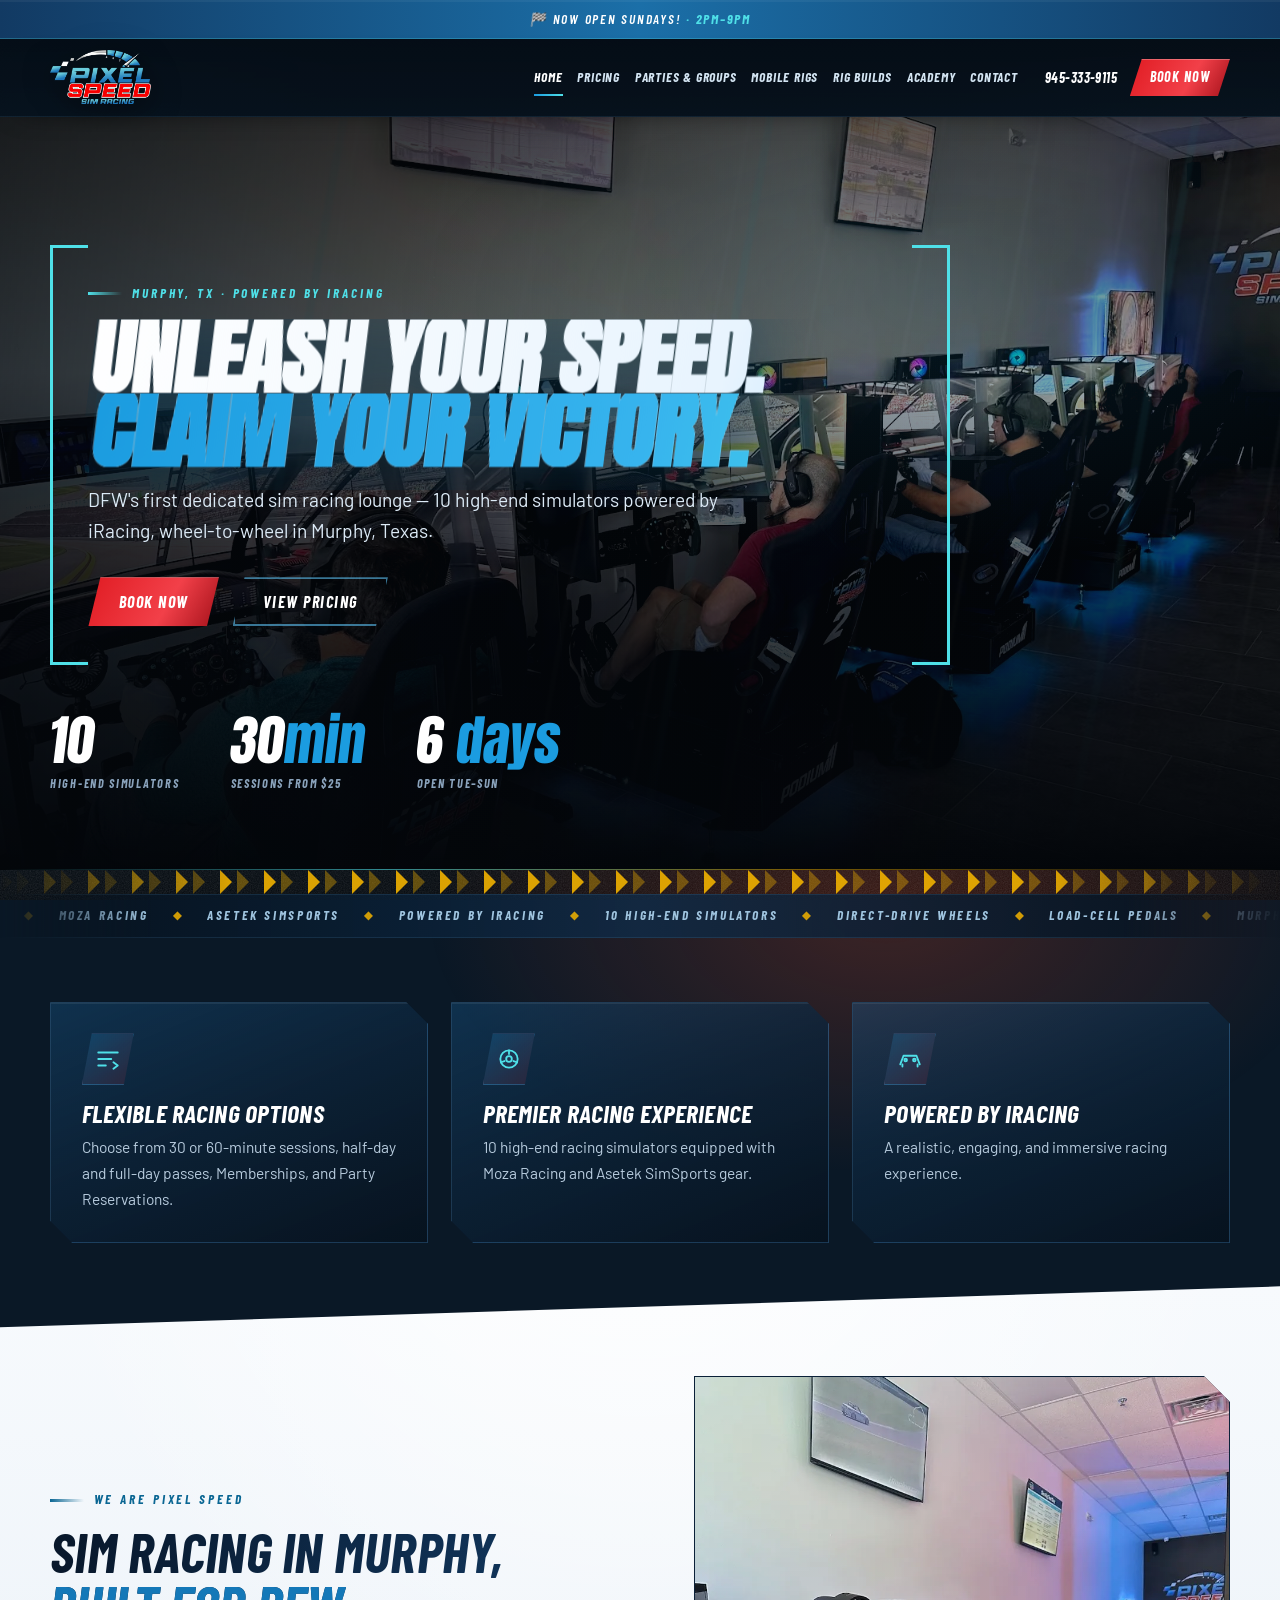
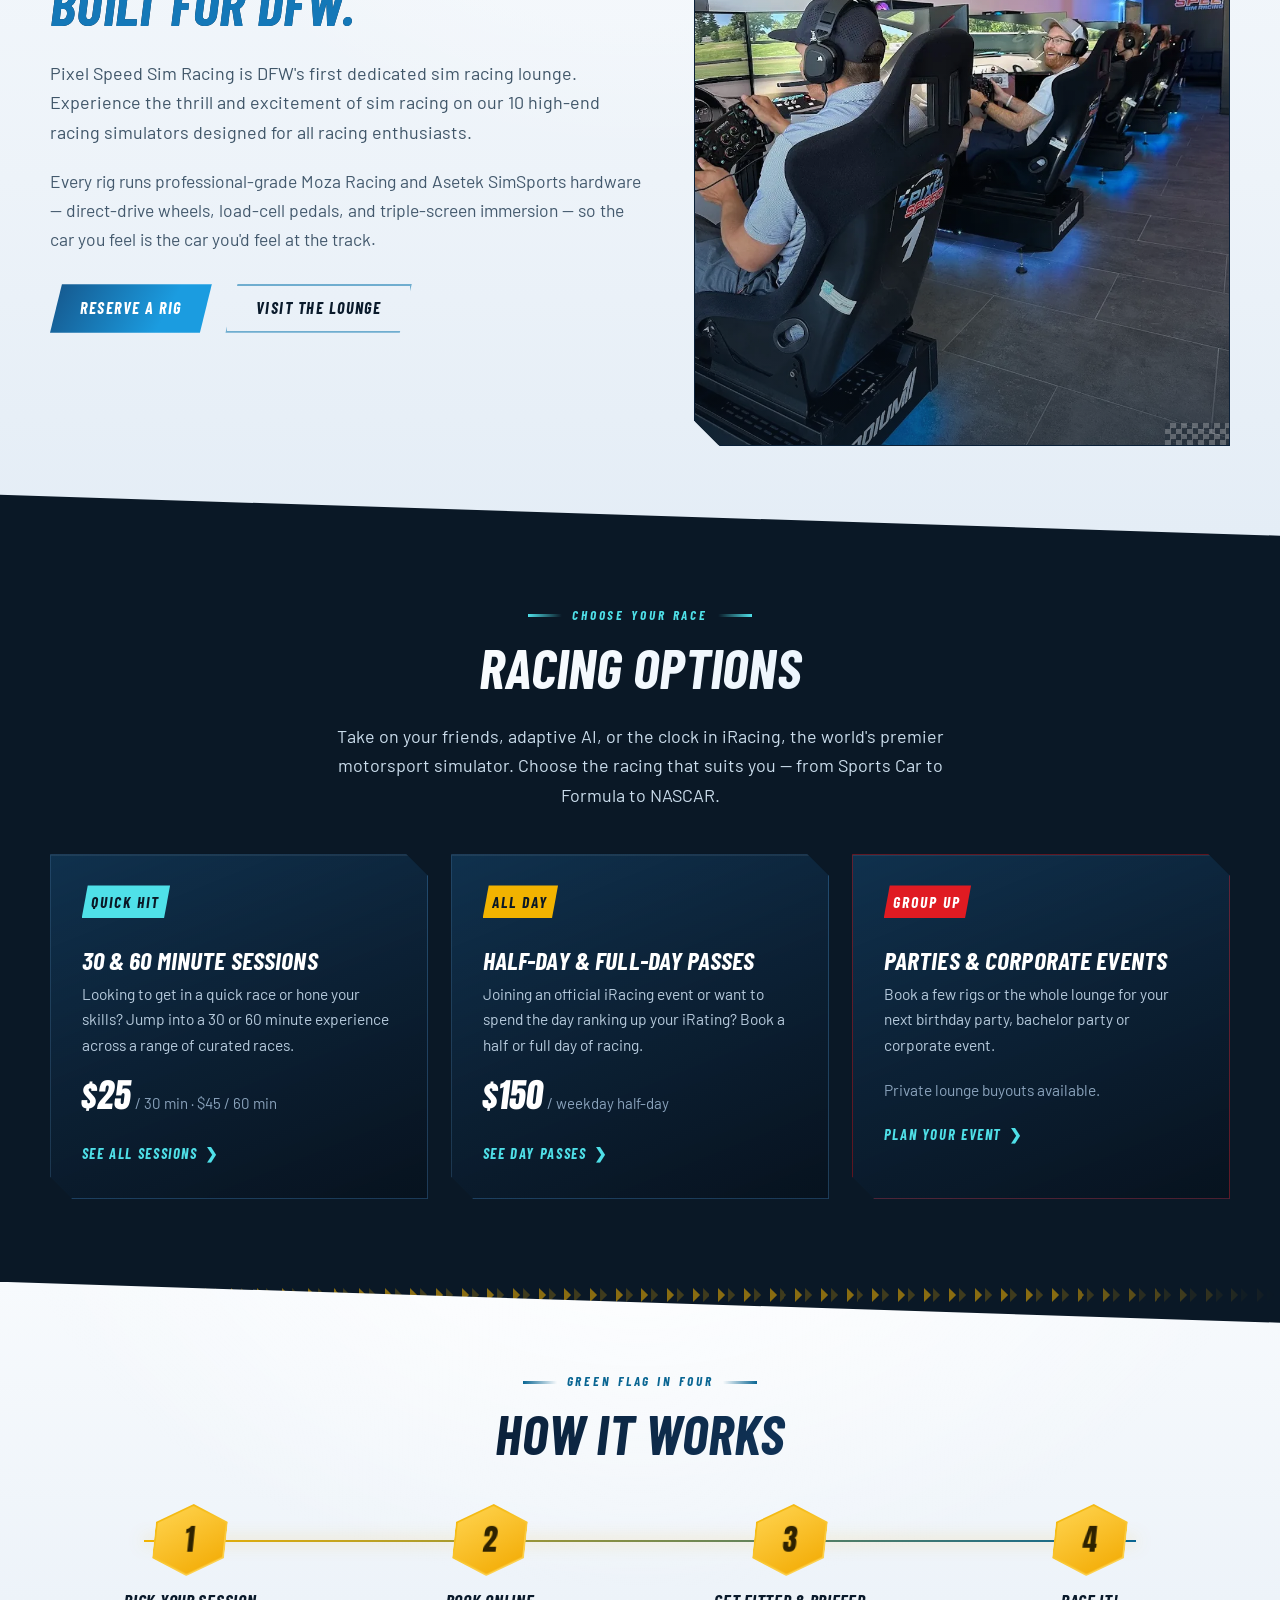
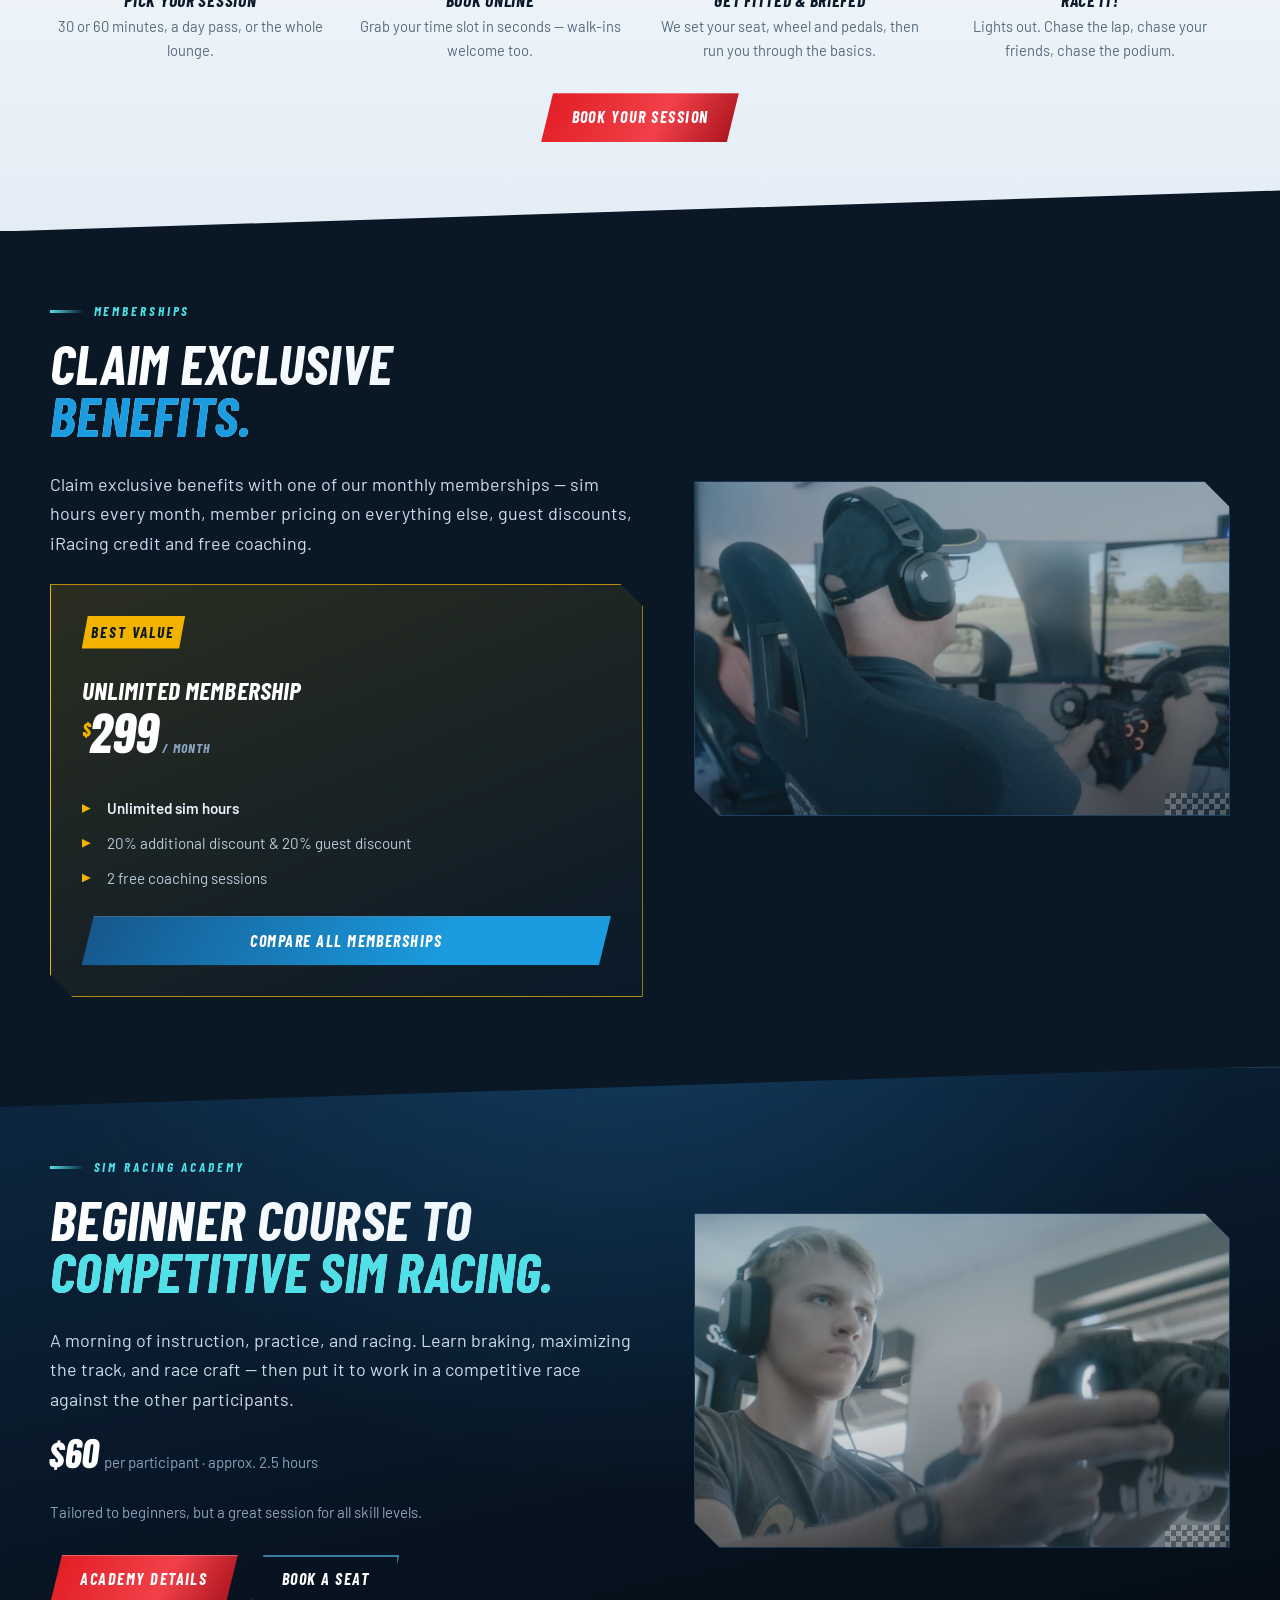
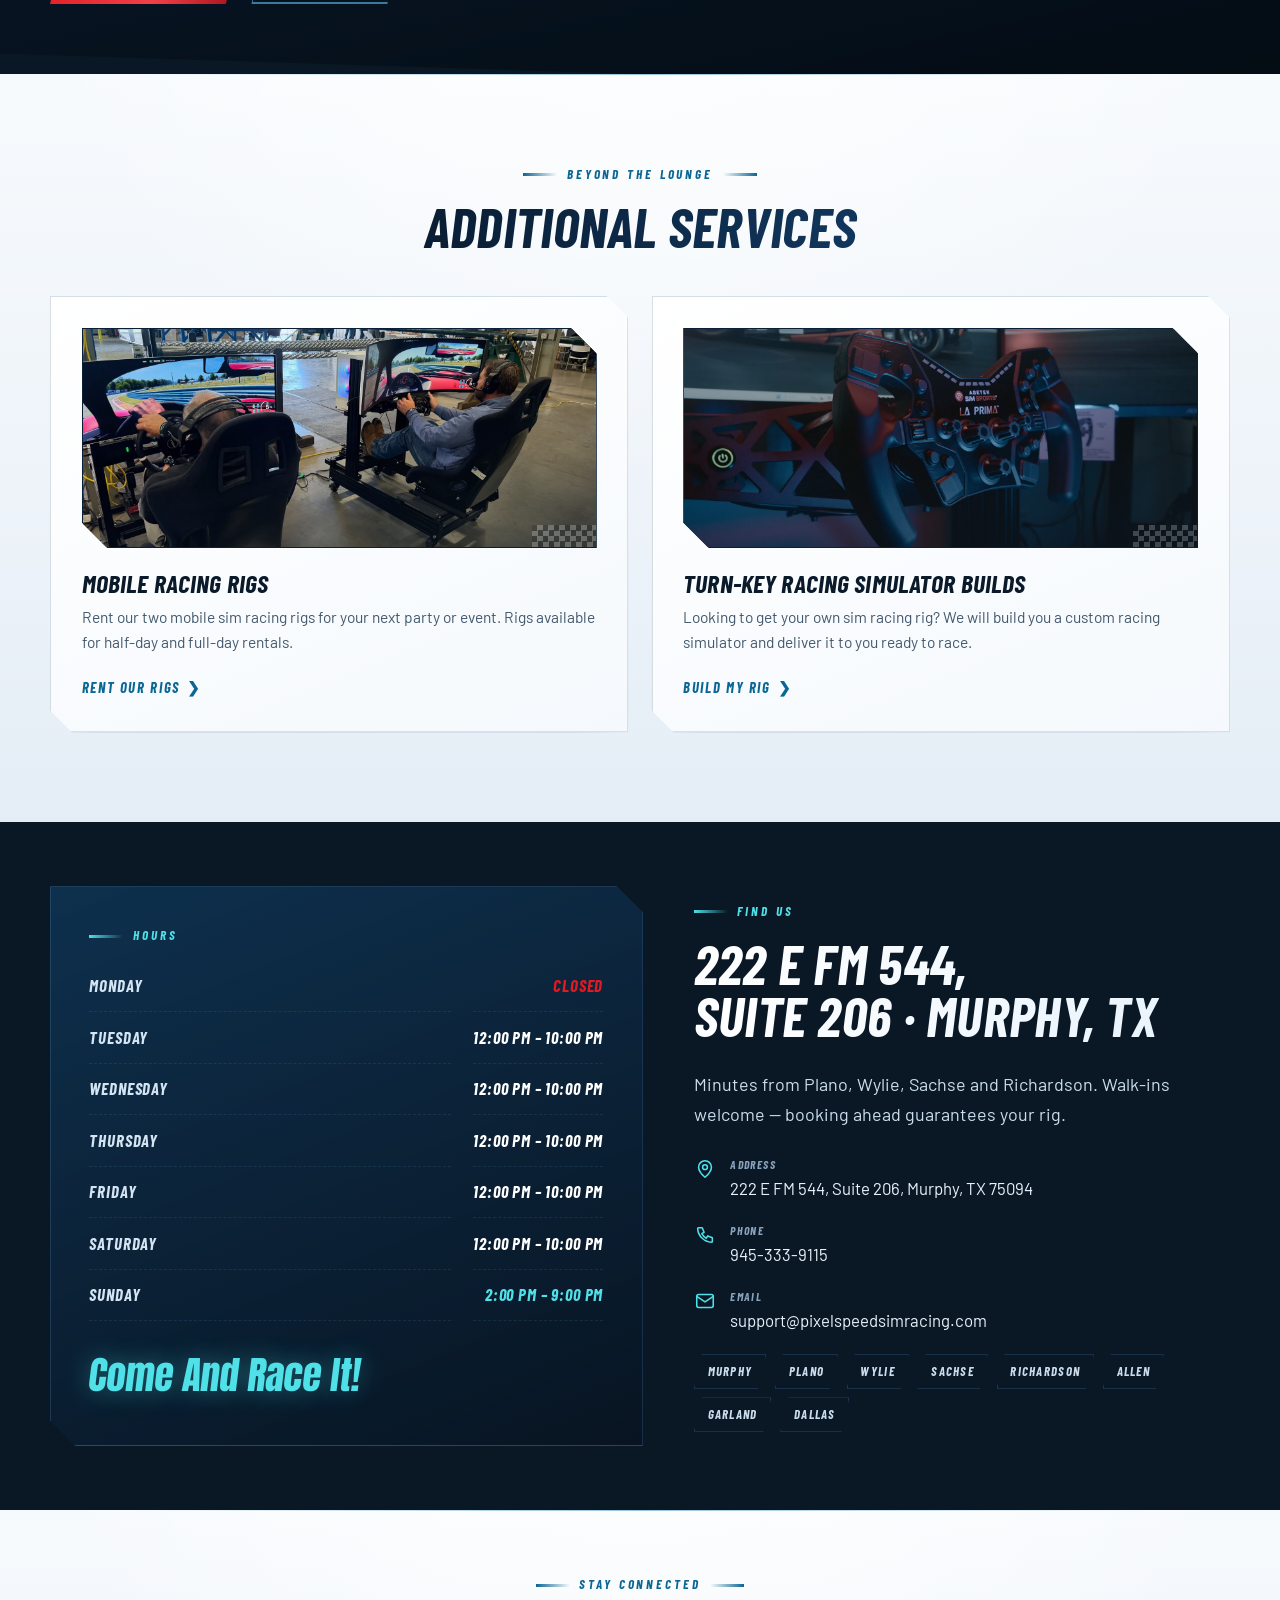
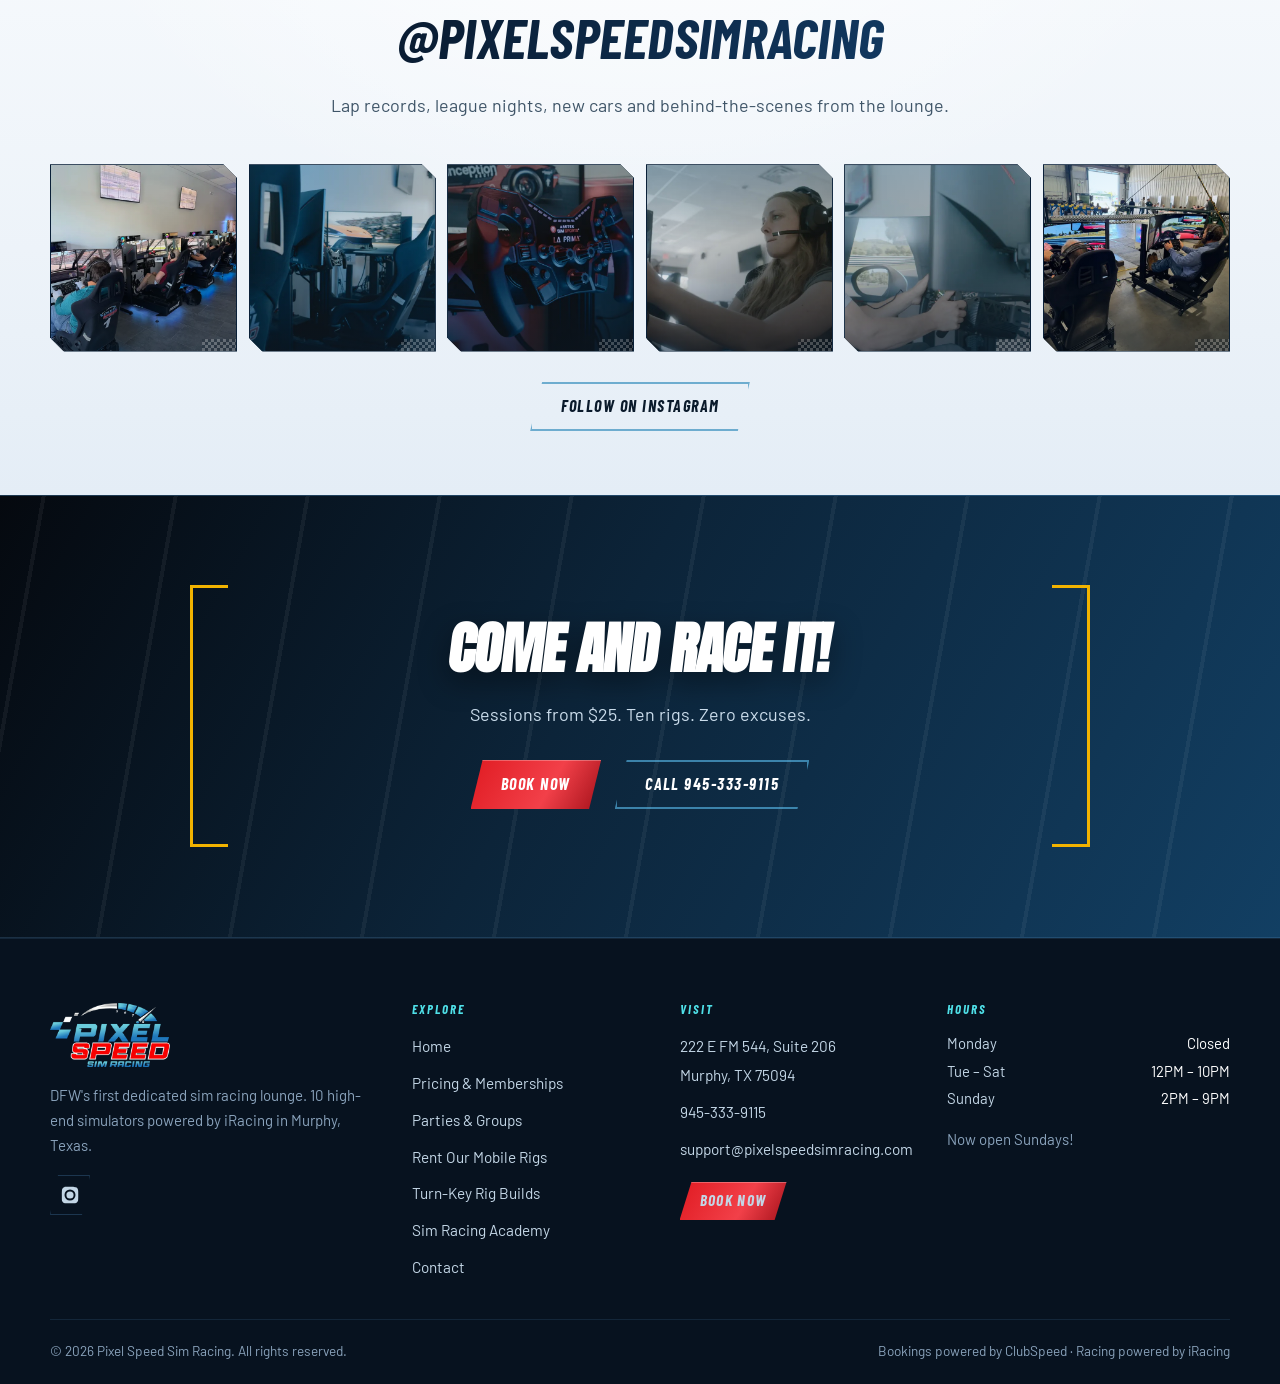
==== commit a262d2d8: "Break the blue monochrome — neutralise the ground so accents read Measured the page rather than gues" ====
--- a/index.html
+++ b/index.html
@@ -21,9 +21,9 @@
 <link rel="preconnect" href="https://fonts.googleapis.com">
 <link rel="preconnect" href="https://fonts.gstatic.com" crossorigin>
 <link href="https://fonts.googleapis.com/css2?family=Anton&family=Barlow:wght@400;500;600;700&family=Barlow+Condensed:ital,wght@0,600;0,700;1,600;1,700&display=swap" rel="stylesheet">
-<link rel="stylesheet" href="style.css?v=9">
+<link rel="stylesheet" href="style.css?v=10">
 <script>document.documentElement.classList.add('js');</script>
-<script src="main.js?v=9" defer></script>
+<script src="main.js?v=10" defer></script>
 
 <script type="application/ld+json">
 {
--- a/style.css
+++ b/style.css
@@ -54,21 +54,21 @@
   content:"";
   position:fixed;inset:0;z-index:-3;
   background:linear-gradient(178deg,
-    #04090F 0%,
-    #071522 18%,
-    #0B2540 44%,
-    #0D2E50 62%,
-    #071624 84%,
-    #04090F 100%);
+    #03060A 0%,
+    #060D15 18%,
+    #0A1927 44%,
+    #0C2035 62%,
+    #061019 84%,
+    #03060A 100%);
 }
 /* Drifting light field. Injected .aura carries the motion; this is the fallback
    wash so the page still has depth with JS off. */
 .aura{
   position:fixed;inset:-30%;z-index:-2;pointer-events:none;
   background:
-    radial-gradient(28% 24% at 20% 16%, rgba(27,156,224,.42), transparent 66%),
-    radial-gradient(24% 20% at 80% 28%, rgba(79,224,232,.20), transparent 64%),
-    radial-gradient(32% 26% at 60% 84%, rgba(224,27,34,.18), transparent 66%);
+    radial-gradient(28% 24% at 20% 16%, rgba(27,156,224,.24), transparent 66%),
+    radial-gradient(24% 20% at 80% 28%, rgba(79,224,232,.09), transparent 64%),
+    radial-gradient(34% 28% at 62% 82%, rgba(224,72,34,.24), transparent 66%);
   will-change:transform;
   contain:strict;
   animation:auraDrift 38s ease-in-out infinite alternate;
@@ -330,8 +330,8 @@
    reads as one long slab. Panels are lit from above; plain sections stay dark. */
 .sec--panel{
   background:
-    radial-gradient(72% 130% at 50% -18%, rgba(38,132,200,.42), transparent 66%),
-    linear-gradient(168deg,rgba(20,70,118,.62) 0%,rgba(9,26,44,.86) 58%,rgba(6,16,27,.92) 100%);
+    radial-gradient(72% 130% at 50% -18%, rgba(38,132,200,.26), transparent 66%),
+    linear-gradient(168deg,rgba(18,60,100,.44) 0%,rgba(7,20,34,.88) 58%,rgba(4,11,18,.94) 100%);
   border-block:1px solid var(--line-soft);
   box-shadow:inset 0 1px 0 rgba(140,205,245,.16);
 }
@@ -379,7 +379,7 @@
 .hero__photo{
   position:absolute;inset:0;z-index:0;
   width:100%;height:100%;object-fit:cover;
-  filter:saturate(.92) contrast(1.06);
+  filter:saturate(1.04) contrast(1.20);
   /* Held deliberately still. A slow Ken Burns push looked good but re-rasters a
      full-bleed image every frame for the life of the page; the hero already has
      the headline wipe, the streaks and the scroll parallax carrying it. */
@@ -393,17 +393,17 @@
 .hero__media::after{
   content:"";position:absolute;inset:0;z-index:2;
   background:
-    radial-gradient(78% 58% at 72% 26%, rgba(27,156,224,.24), transparent 62%),
+    radial-gradient(70% 54% at 74% 24%, rgba(27,156,224,.12), transparent 64%),
     linear-gradient(96deg,
-      rgba(8,20,33,.72) 0%,
-      rgba(8,20,33,.46) 34%,
-      rgba(8,20,33,.14) 62%,
+      rgba(3,6,10,.74) 0%,
+      rgba(3,6,10,.46) 34%,
+      rgba(3,6,10,.12) 62%,
       transparent 82%),
     linear-gradient(180deg,
-      rgba(10,24,38,.70) 0%,
-      rgba(11,32,57,.55) 34%,
-      rgba(10,24,38,.90) 78%,
-      var(--ink-900) 100%);
+      rgba(3,6,10,.60) 0%,
+      rgba(5,11,18,.34) 34%,
+      rgba(3,6,10,.86) 78%,
+      #03060A 100%);
 }
 @keyframes streak{to{transform:translateX(-96px)}}
 
@@ -746,7 +746,7 @@
 /* ---------- CTA band ---------- */
 .cta{
   position:relative;overflow:hidden;
-  background:linear-gradient(120deg,#0B2039,#123A63 45%,#15558A 100%);
+  background:linear-gradient(120deg,#05090F 0%,#0C2439 45%,#123F63 100%);
   border-block:1px solid var(--line);
   text-align:center;
 }
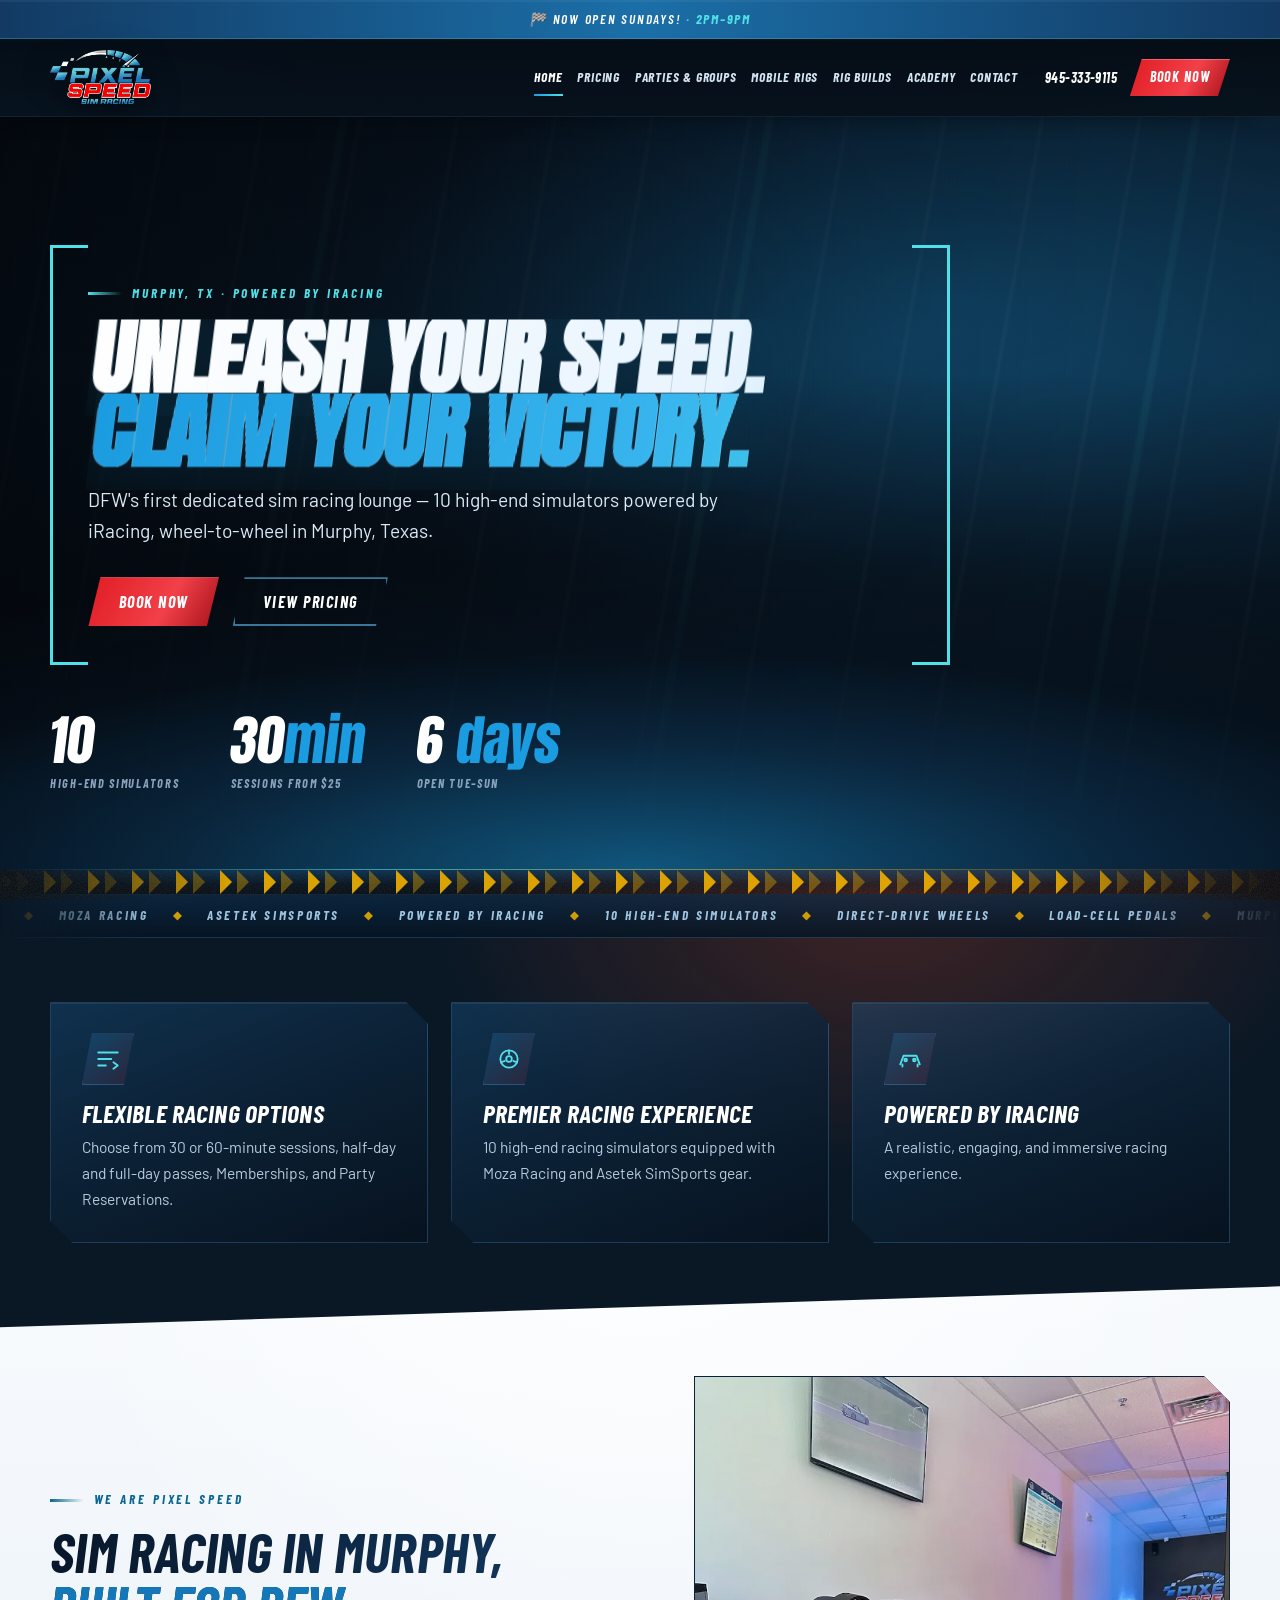
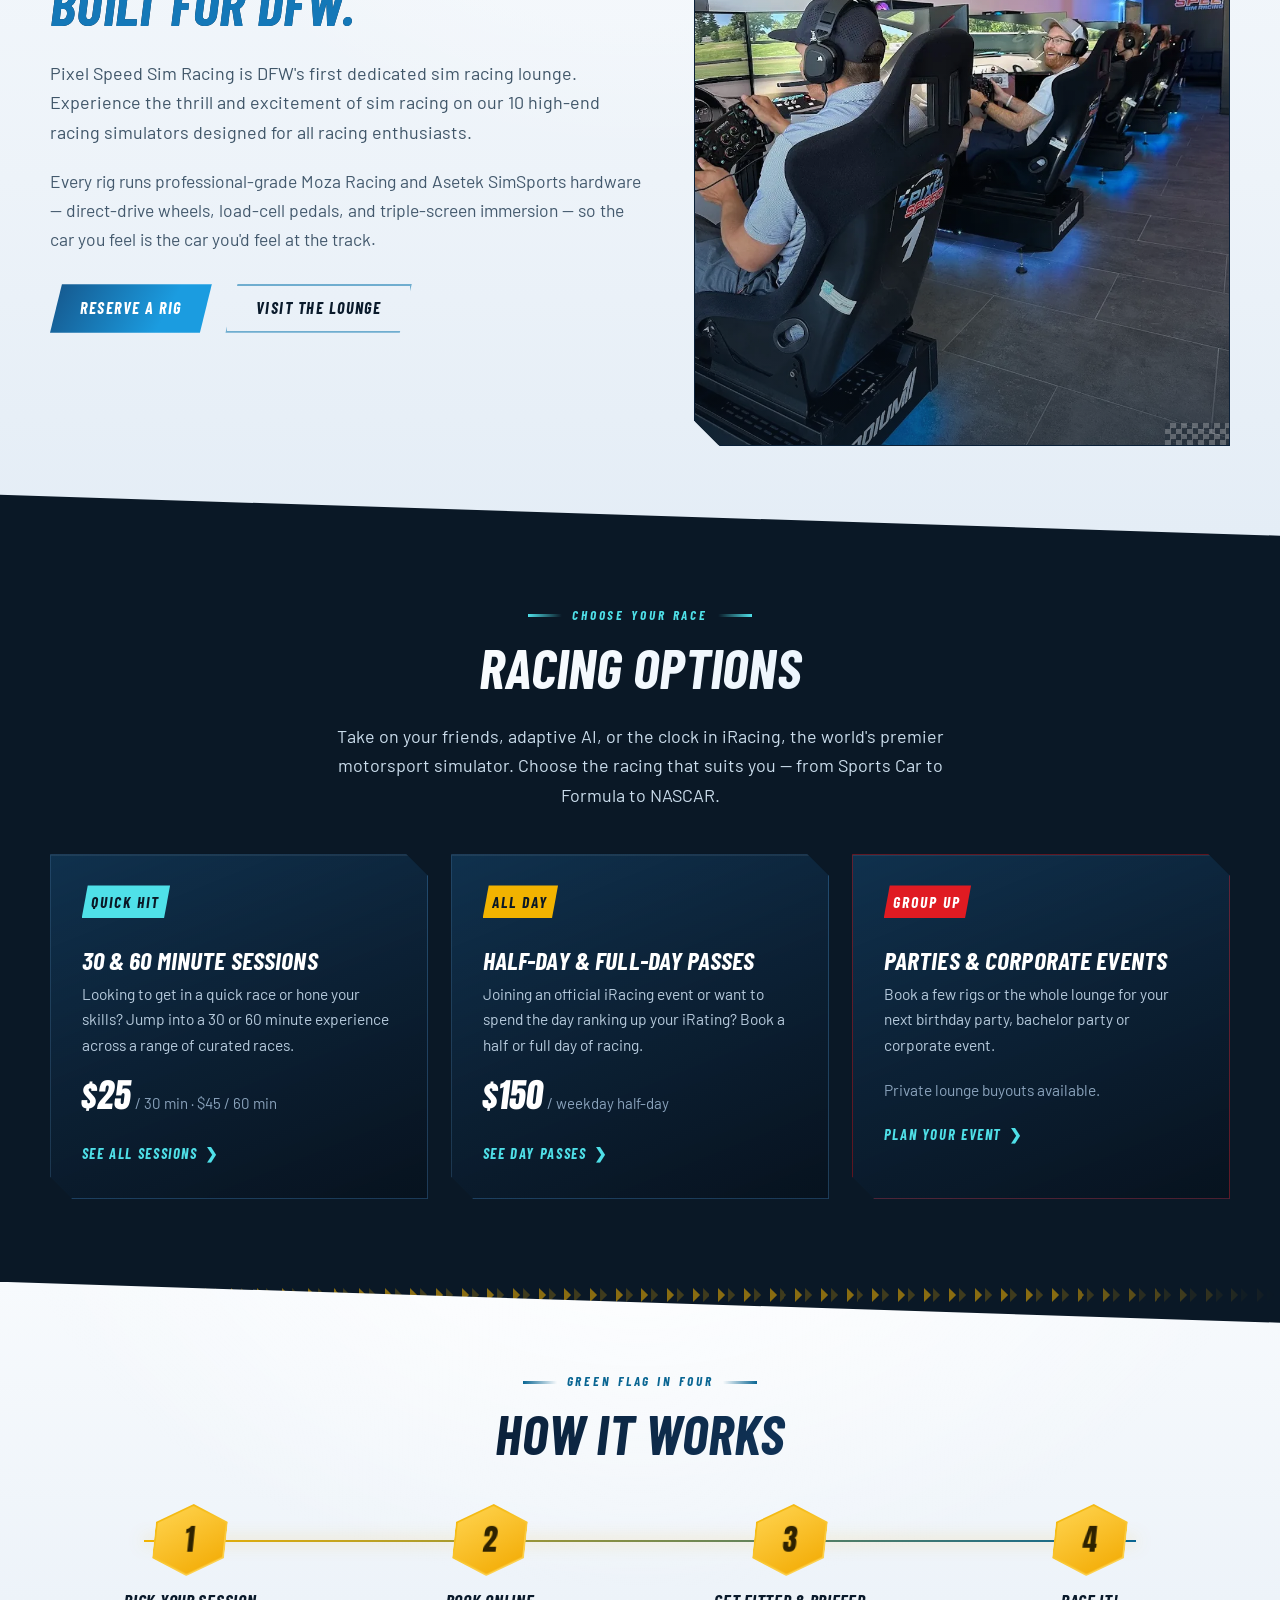
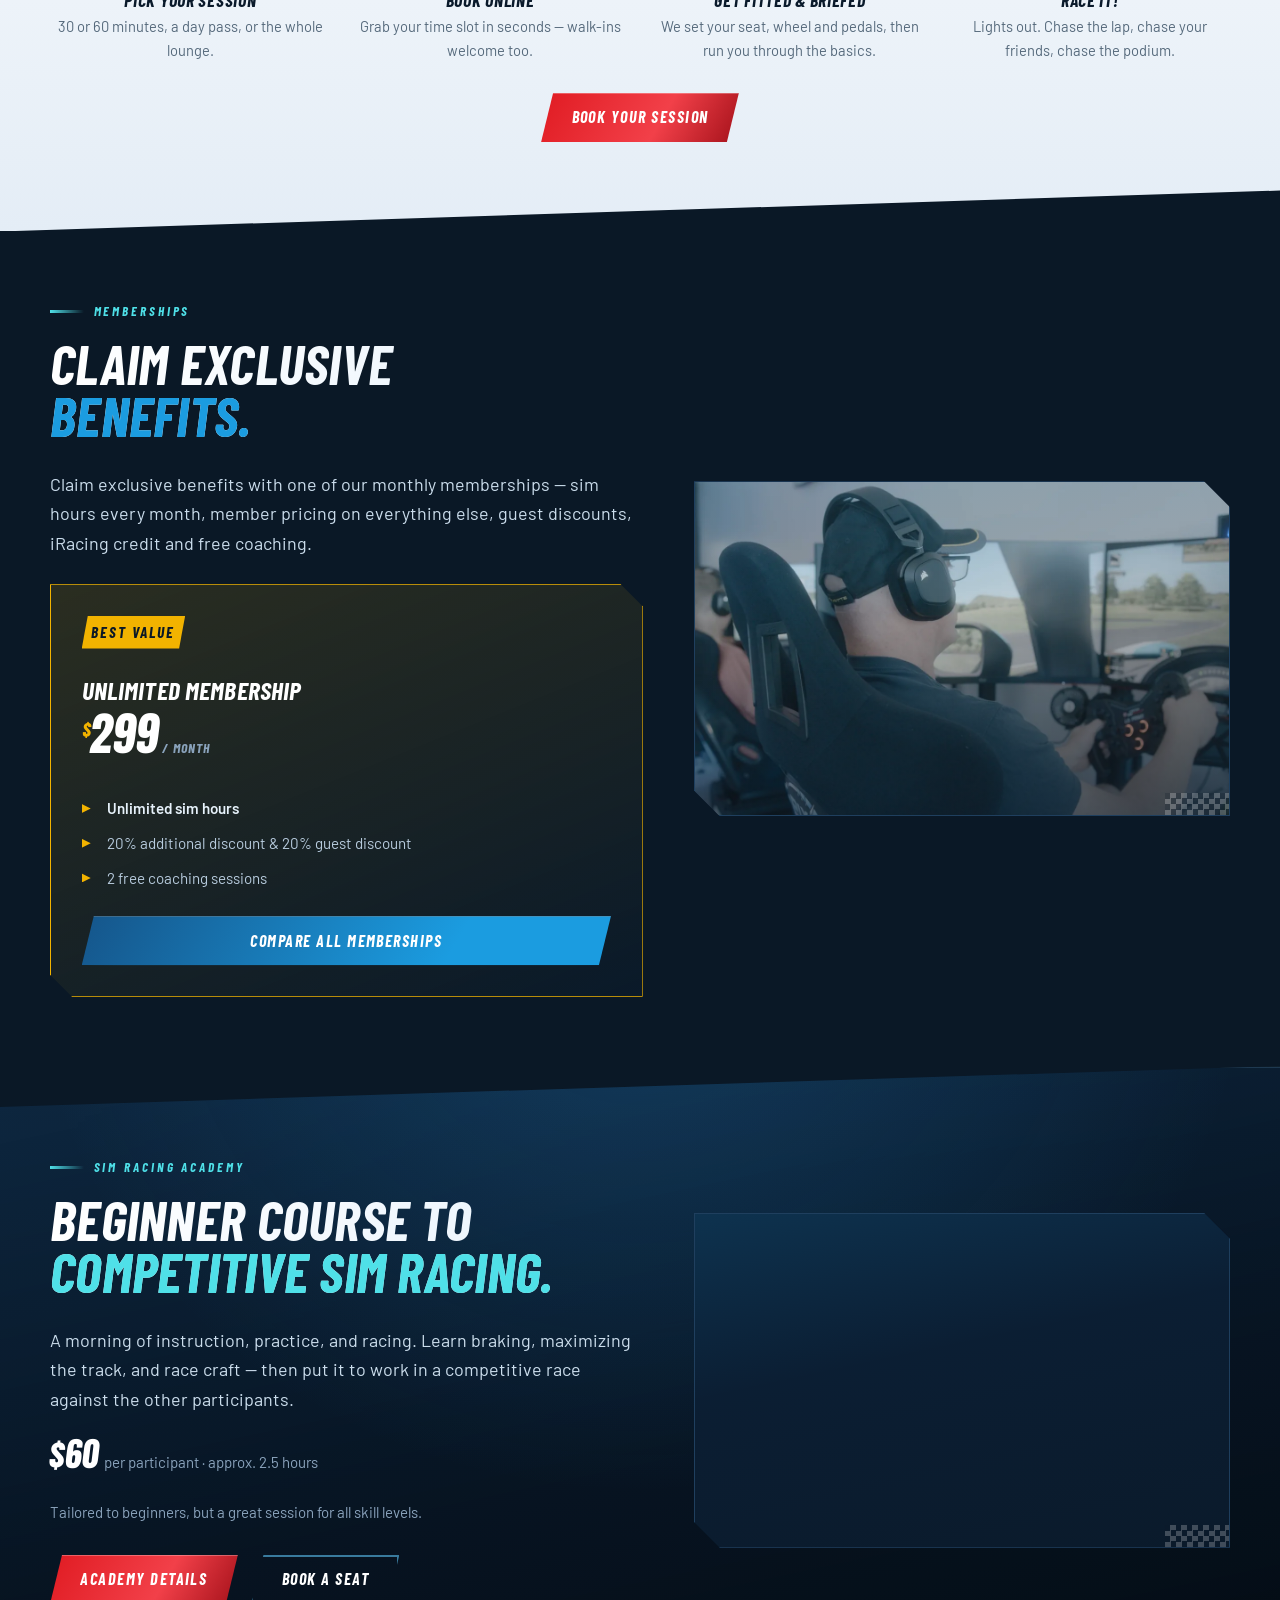
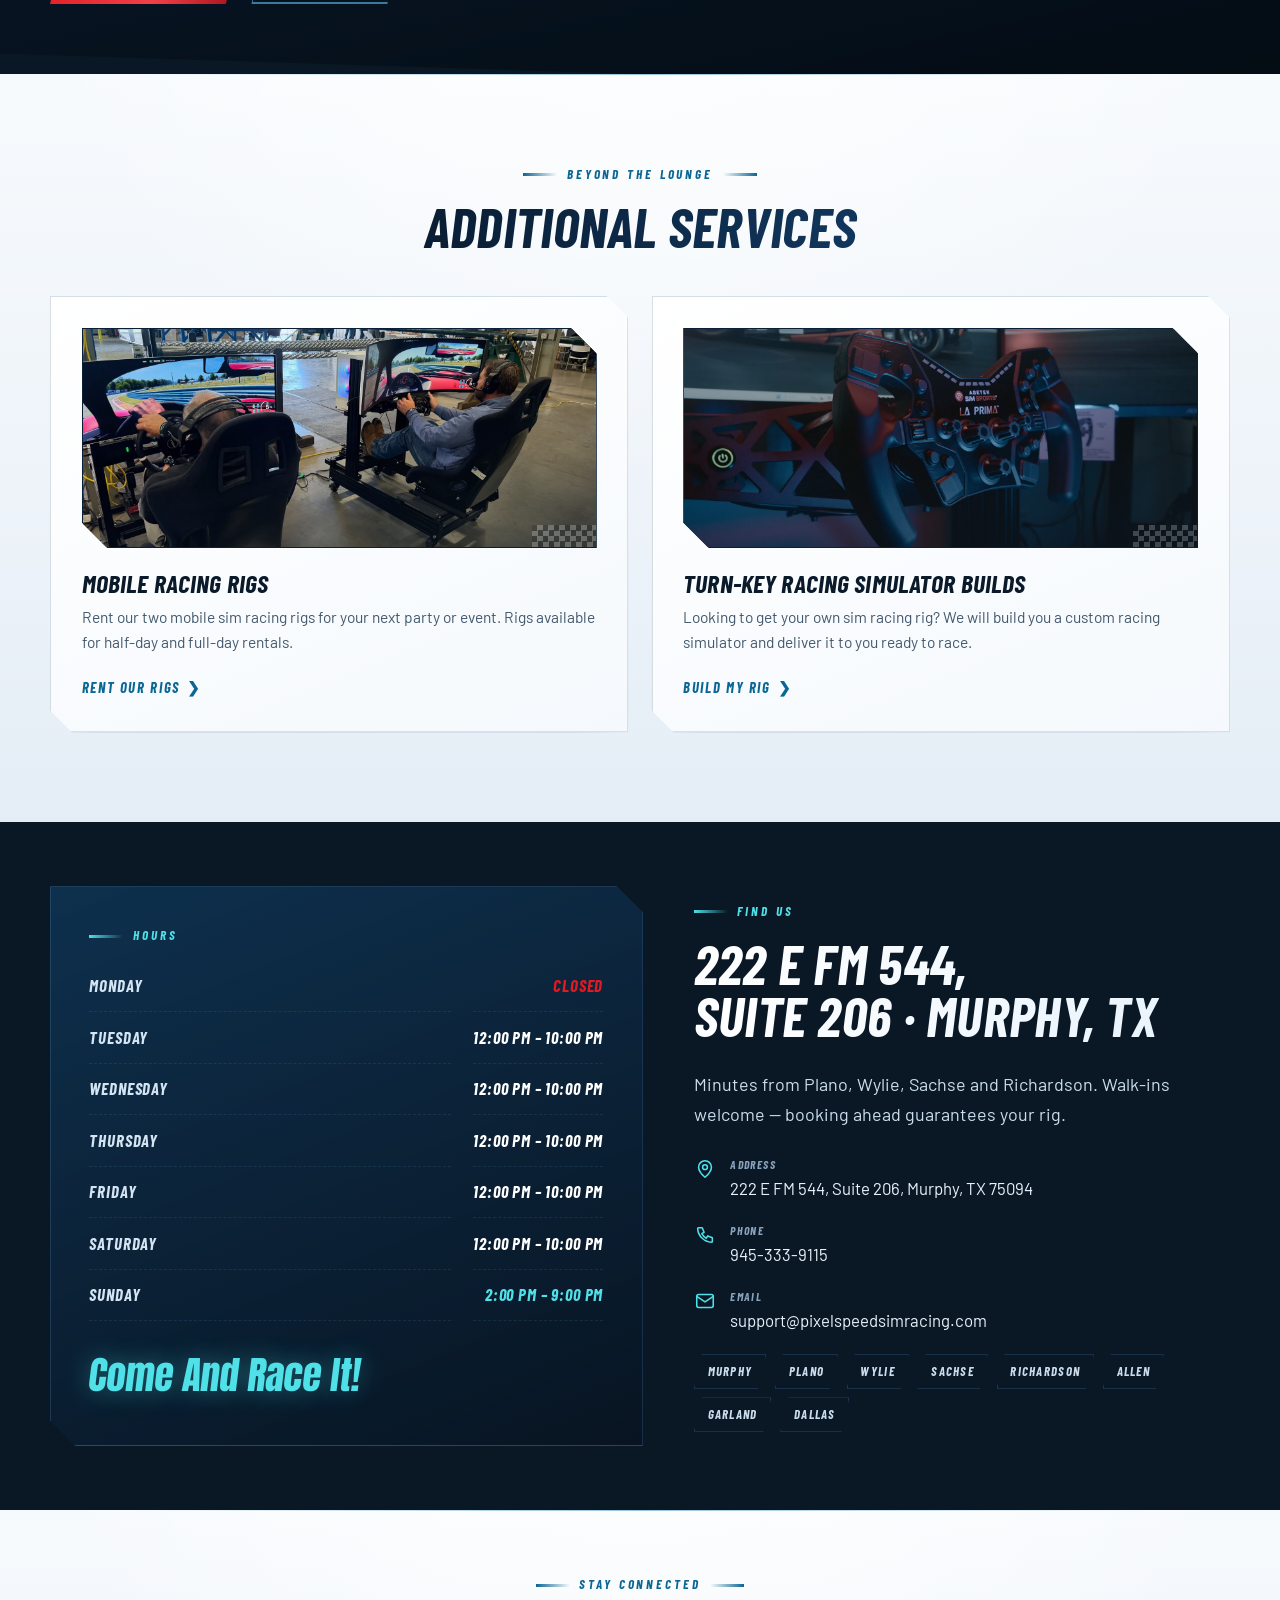
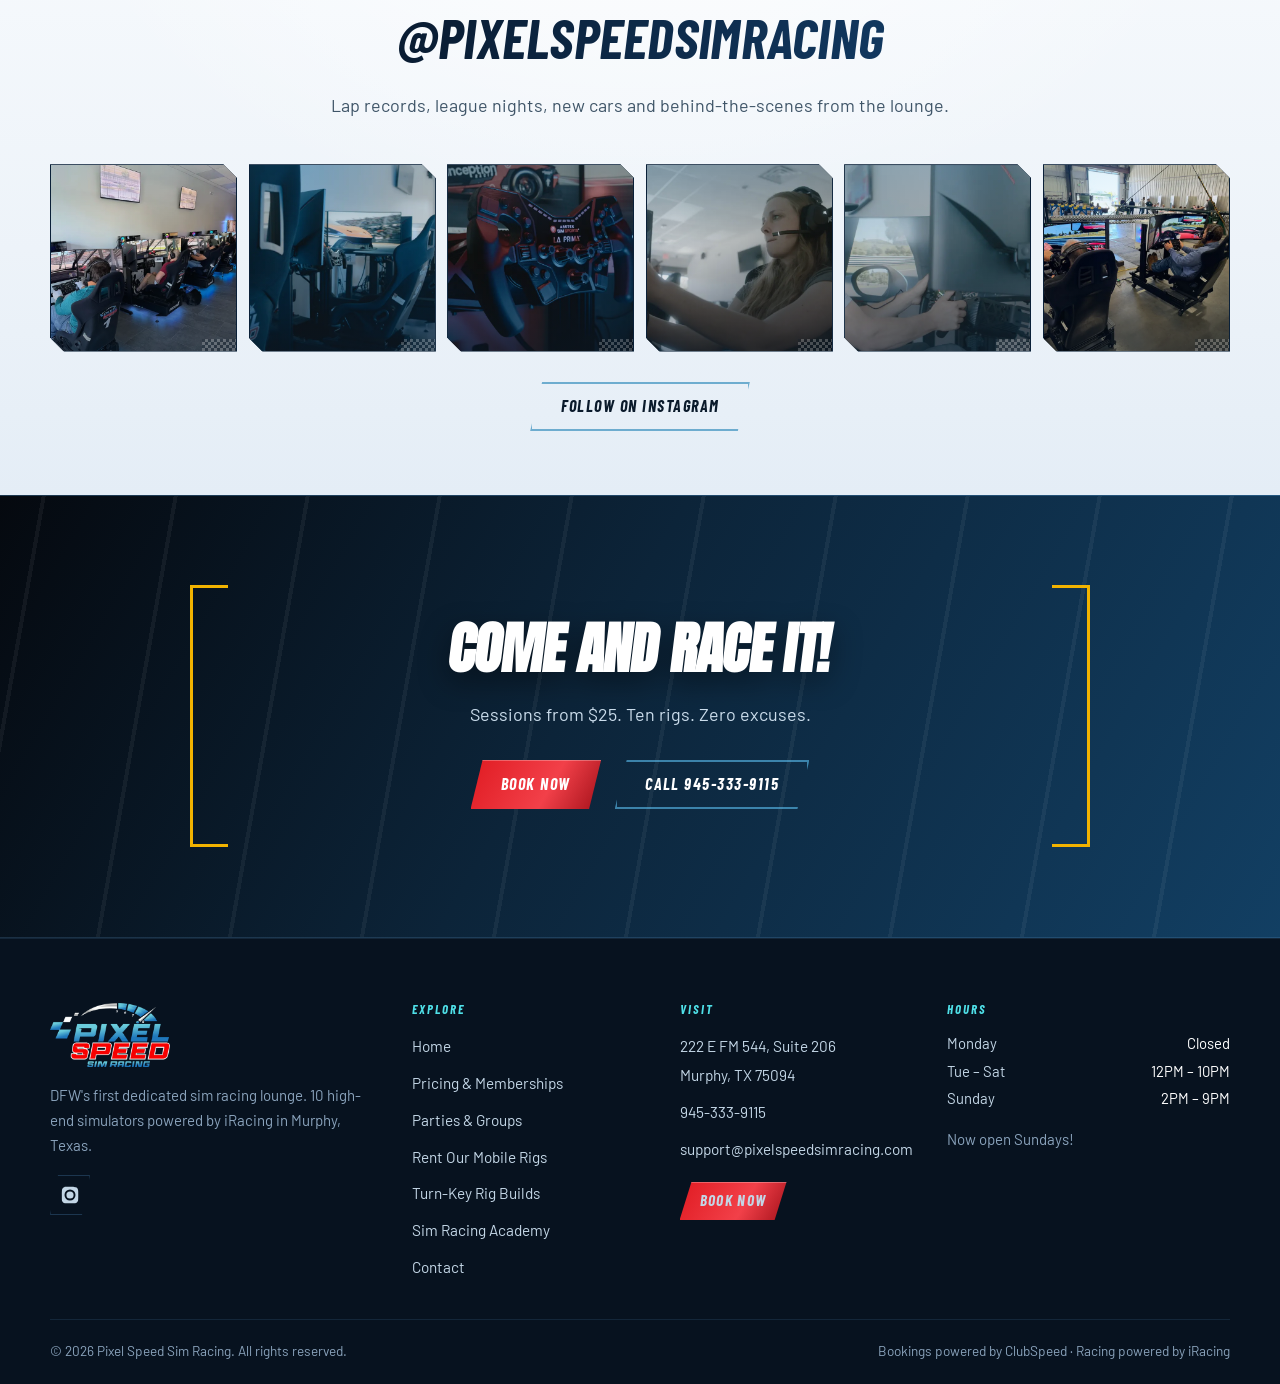
==== commit 4e067c45: "Add a blue light spill to the base of the hero The neutralising pass left the bottom of the hero rea" ====
--- a/index.html
+++ b/index.html
@@ -21,9 +21,9 @@
 <link rel="preconnect" href="https://fonts.googleapis.com">
 <link rel="preconnect" href="https://fonts.gstatic.com" crossorigin>
 <link href="https://fonts.googleapis.com/css2?family=Anton&family=Barlow:wght@400;500;600;700&family=Barlow+Condensed:ital,wght@0,600;0,700;1,600;1,700&display=swap" rel="stylesheet">
-<link rel="stylesheet" href="style.css?v=10">
+<link rel="stylesheet" href="style.css?v=11">
 <script>document.documentElement.classList.add('js');</script>
-<script src="main.js?v=10" defer></script>
+<script src="main.js?v=11" defer></script>
 
 <script type="application/ld+json">
 {
--- a/style.css
+++ b/style.css
@@ -393,6 +393,14 @@
 .hero__media::after{
   content:"";position:absolute;inset:0;z-index:2;
   background:
+    /* Blue light spilling up off the floor of the lounge. Sits at the top of the
+       stack so it reads over the neutral scrim, and lands the brand colour as a
+       deliberate accent rather than an all-over wash. */
+    radial-gradient(118% 52% at 50% 100%,
+      rgba(27,156,224,.52) 0%,
+      rgba(23,102,163,.30) 32%,
+      rgba(13,52,88,.12) 56%,
+      transparent 78%),
     radial-gradient(70% 54% at 74% 24%, rgba(27,156,224,.12), transparent 64%),
     linear-gradient(96deg,
       rgba(3,6,10,.74) 0%,
@@ -402,8 +410,17 @@
     linear-gradient(180deg,
       rgba(3,6,10,.60) 0%,
       rgba(5,11,18,.34) 34%,
-      rgba(3,6,10,.86) 78%,
-      #03060A 100%);
+      rgba(3,6,10,.78) 78%,
+      #040A12 100%);
+}
+/* Carry the glow across the divider so the hero does not stop dead against the
+   page background — the chevron strip and ticker directly below the hero pick
+   the blue up and hand it back to the dark. */
+.hero + .chevrons{
+  background:linear-gradient(180deg,rgba(20,86,140,.55) 0%,rgba(9,34,58,.35) 60%,transparent 100%);
+}
+.hero + .chevrons + .ticker{
+  background:linear-gradient(180deg,rgba(11,45,76,.65) 0%,rgba(6,20,34,.85) 100%);
 }
 @keyframes streak{to{transform:translateX(-96px)}}
 
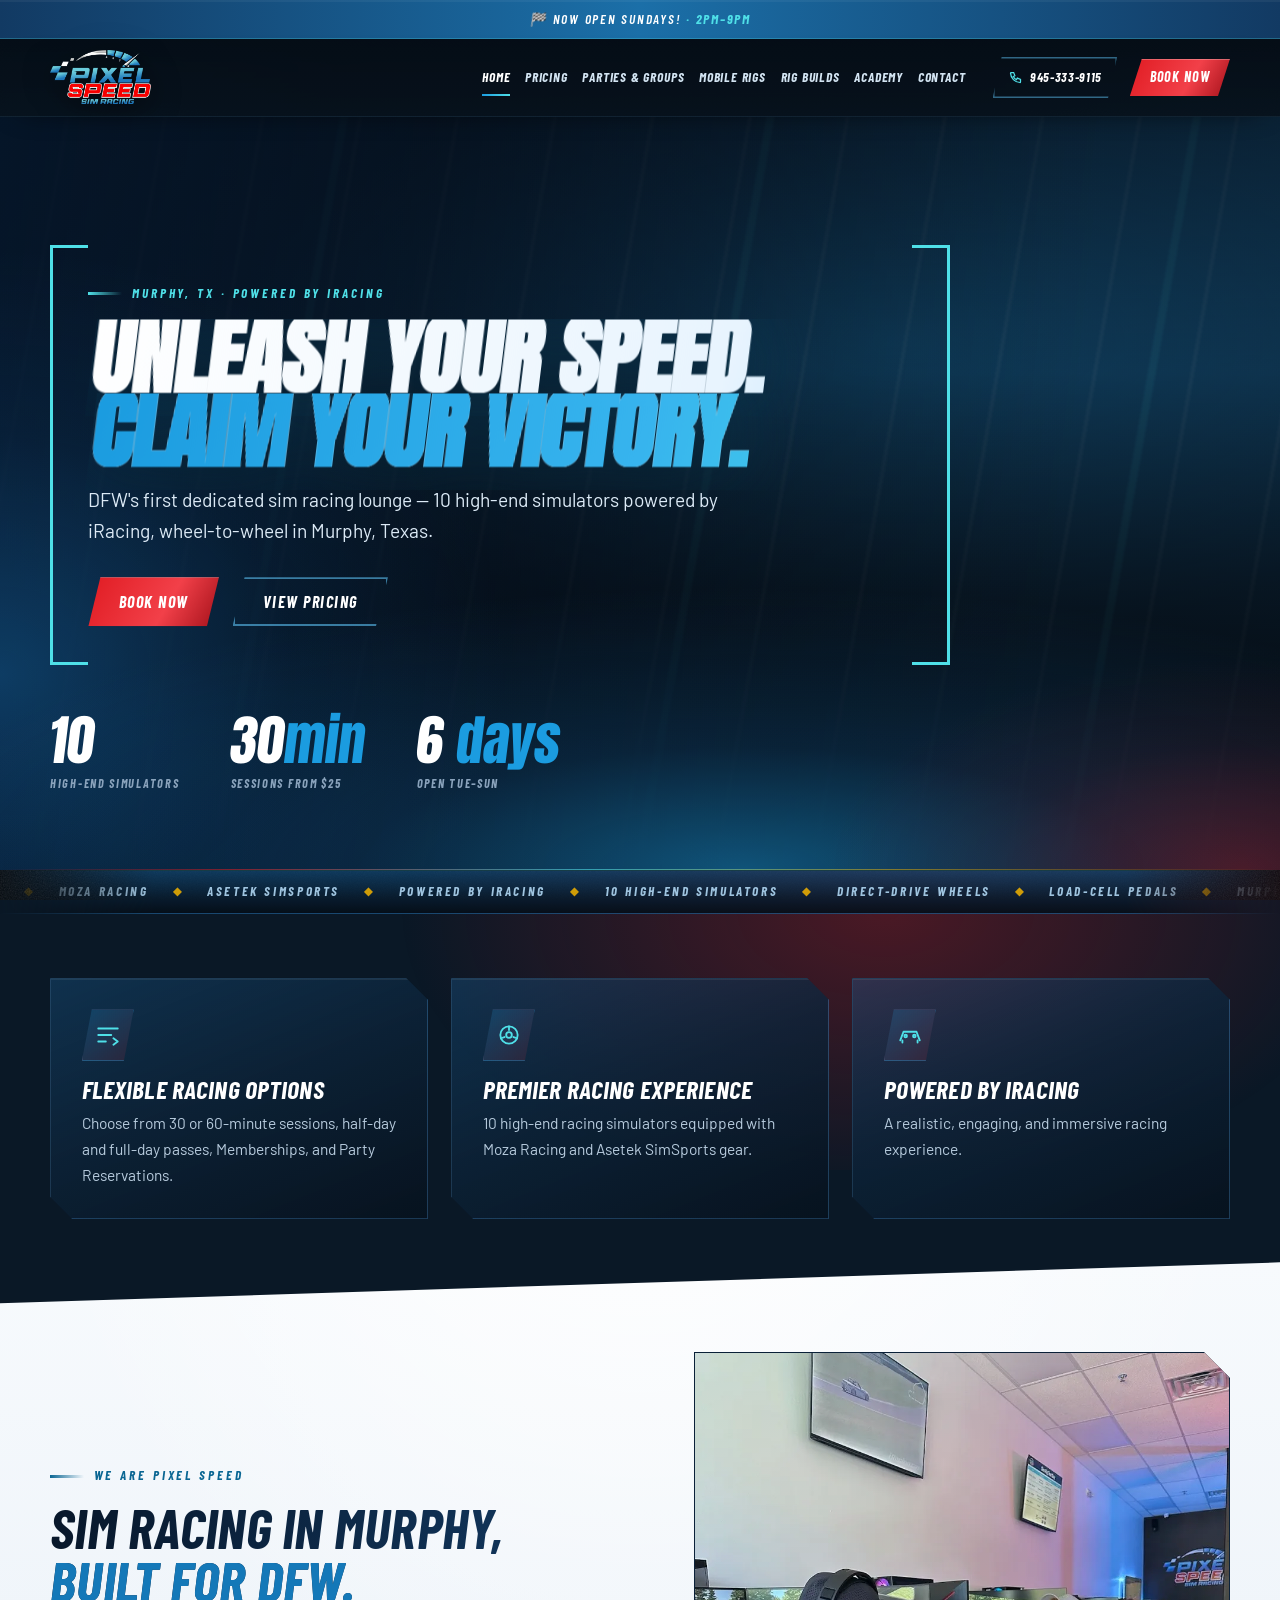
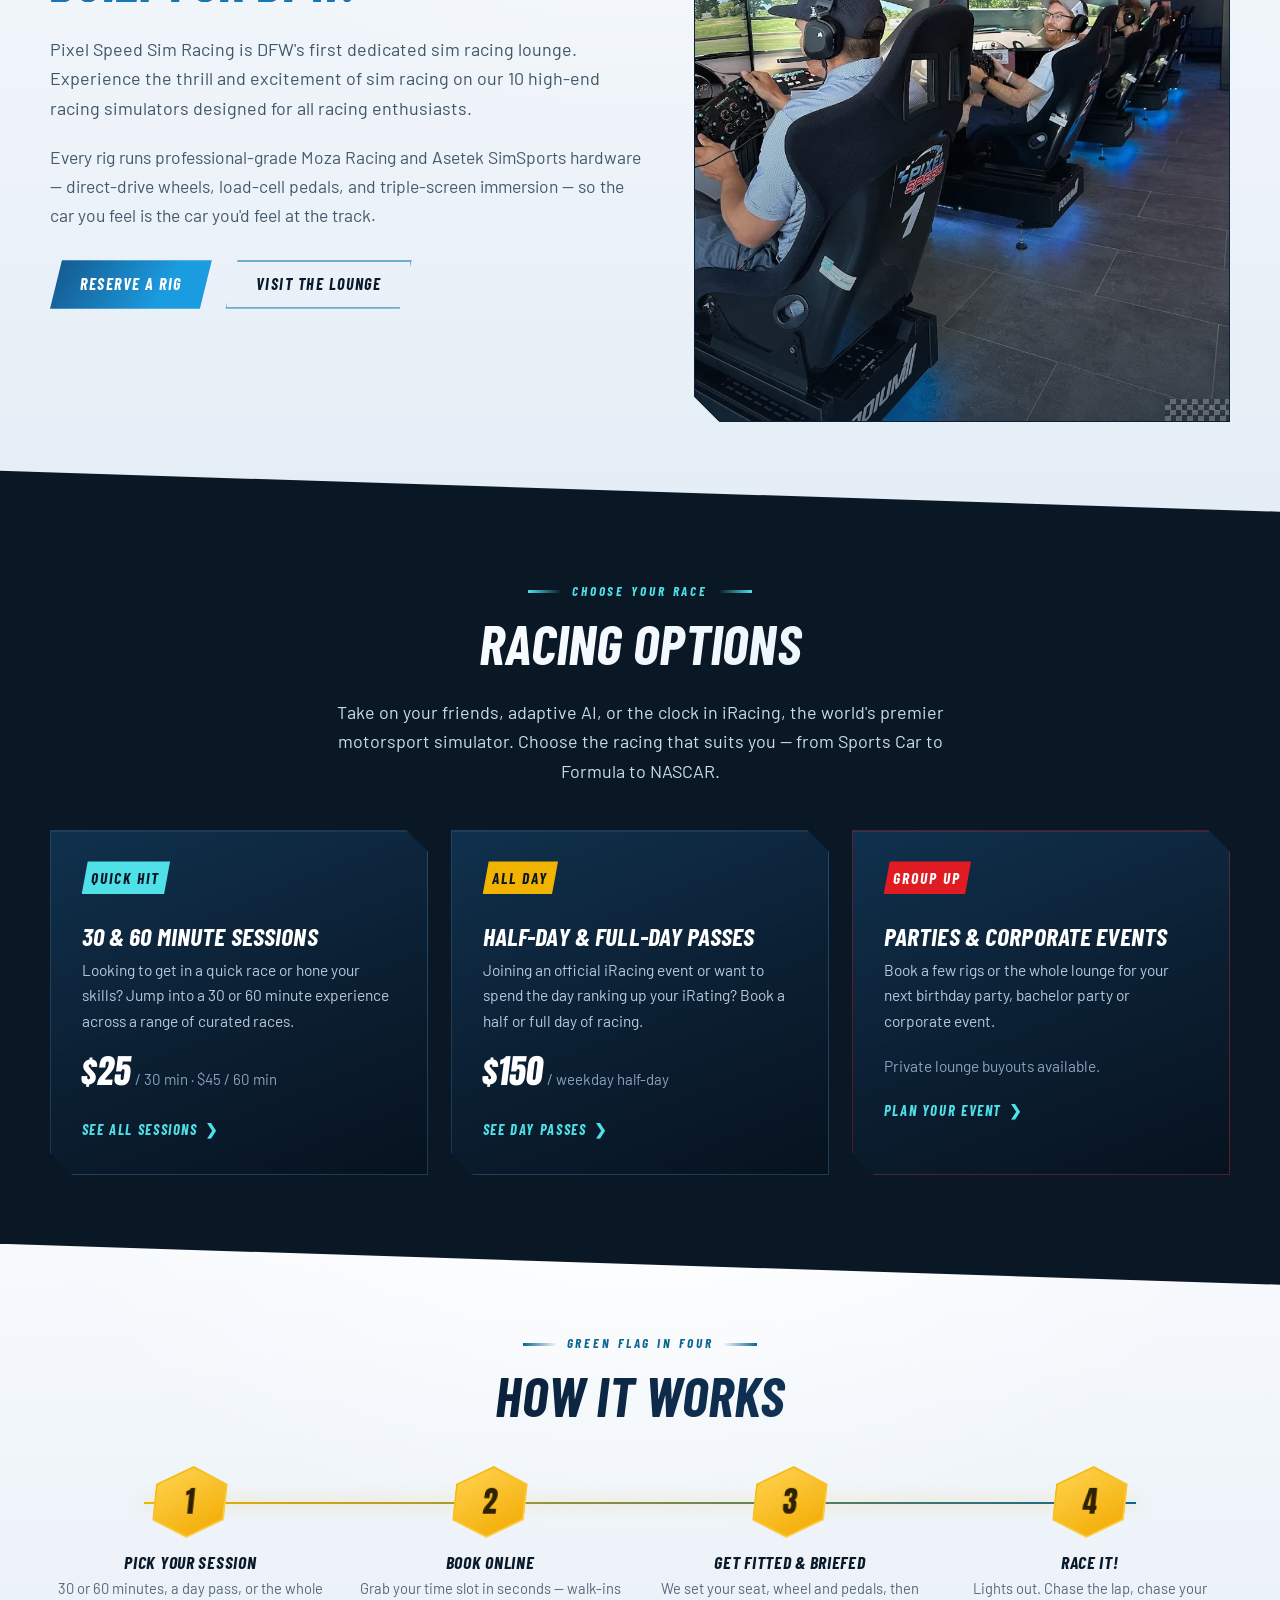
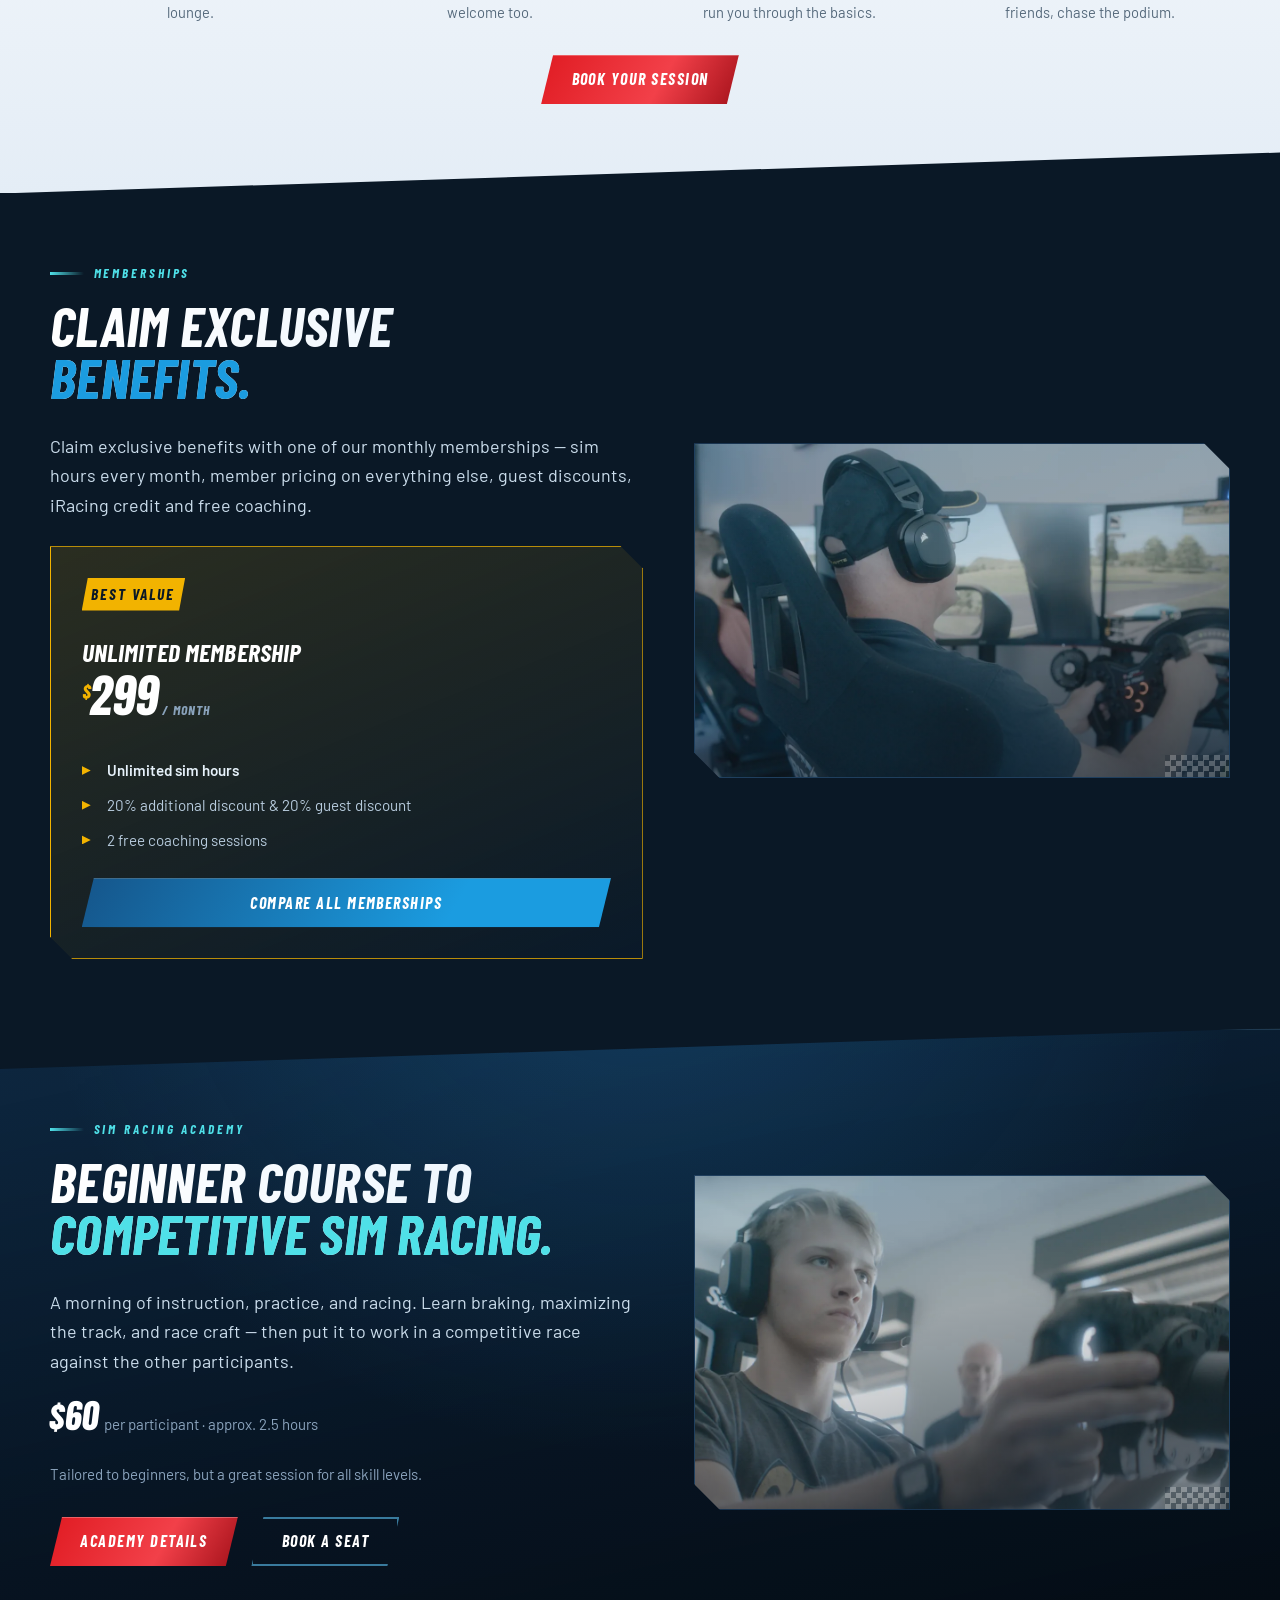
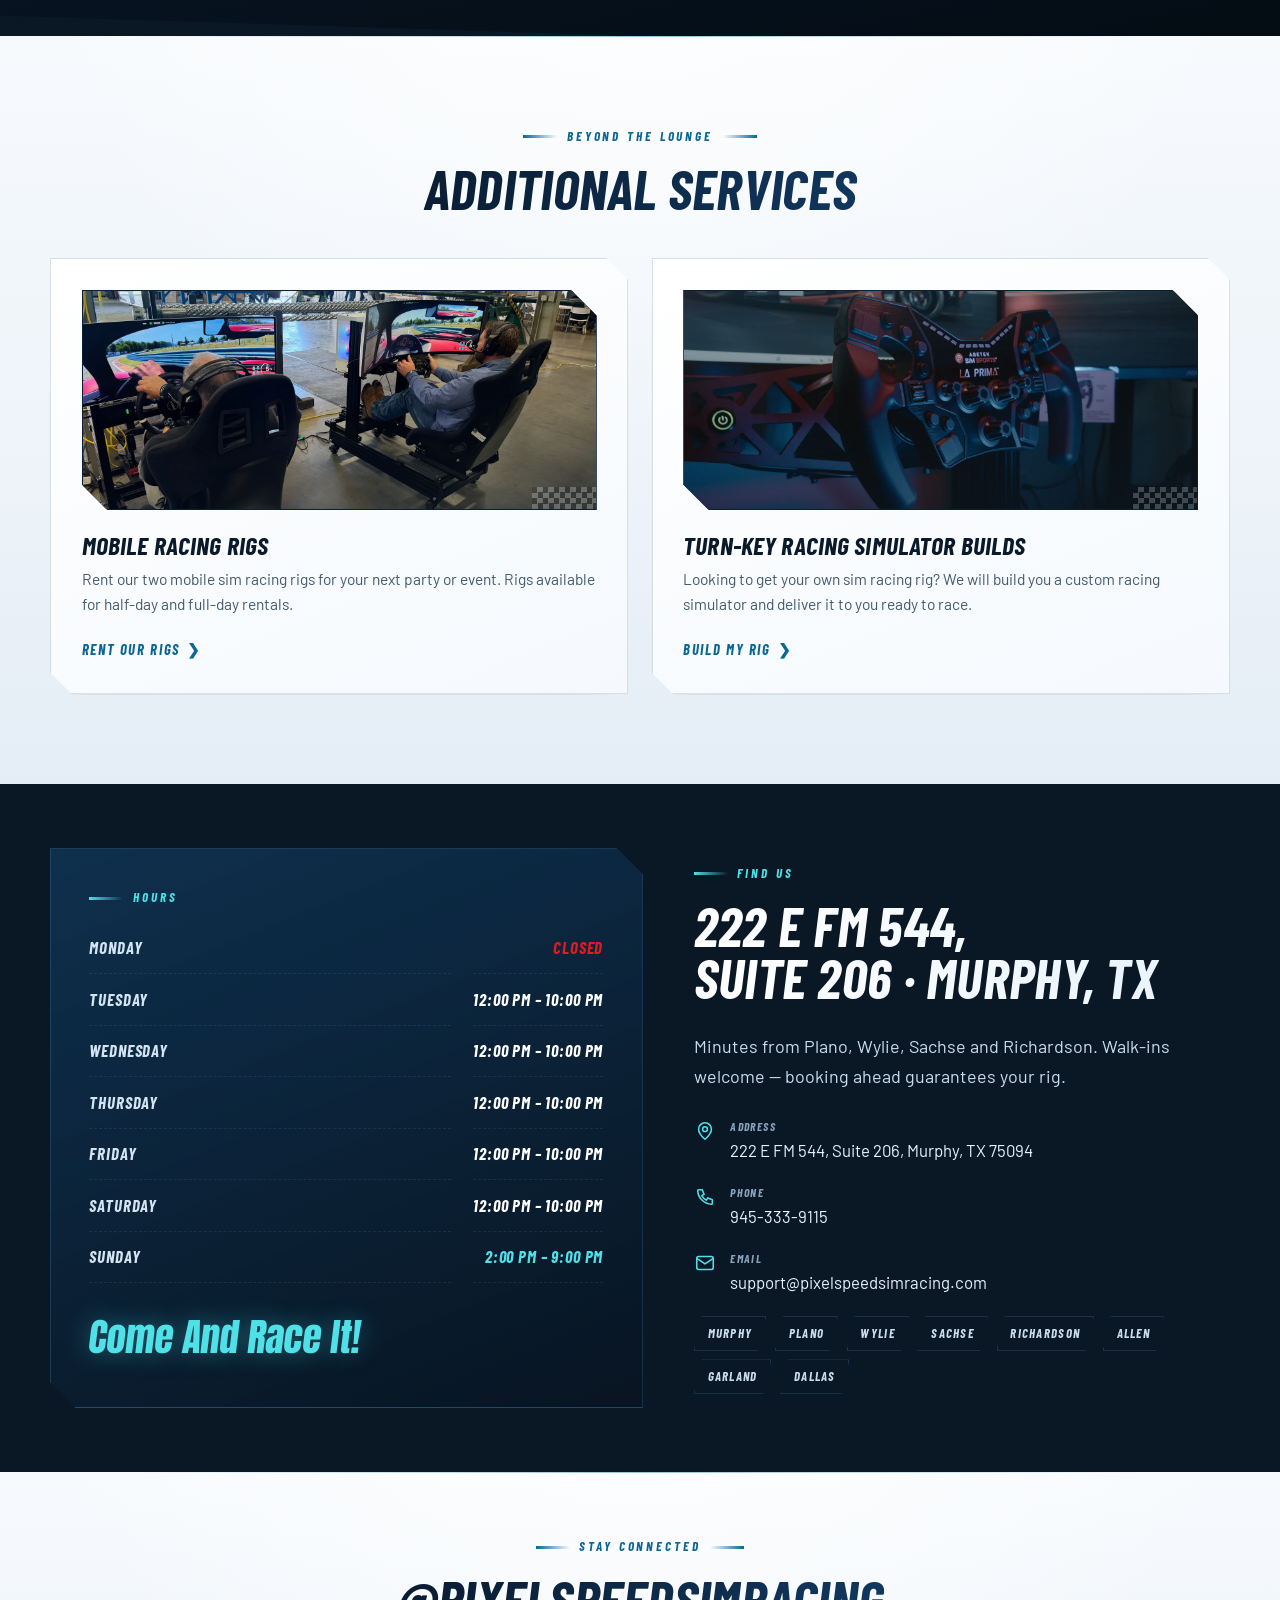
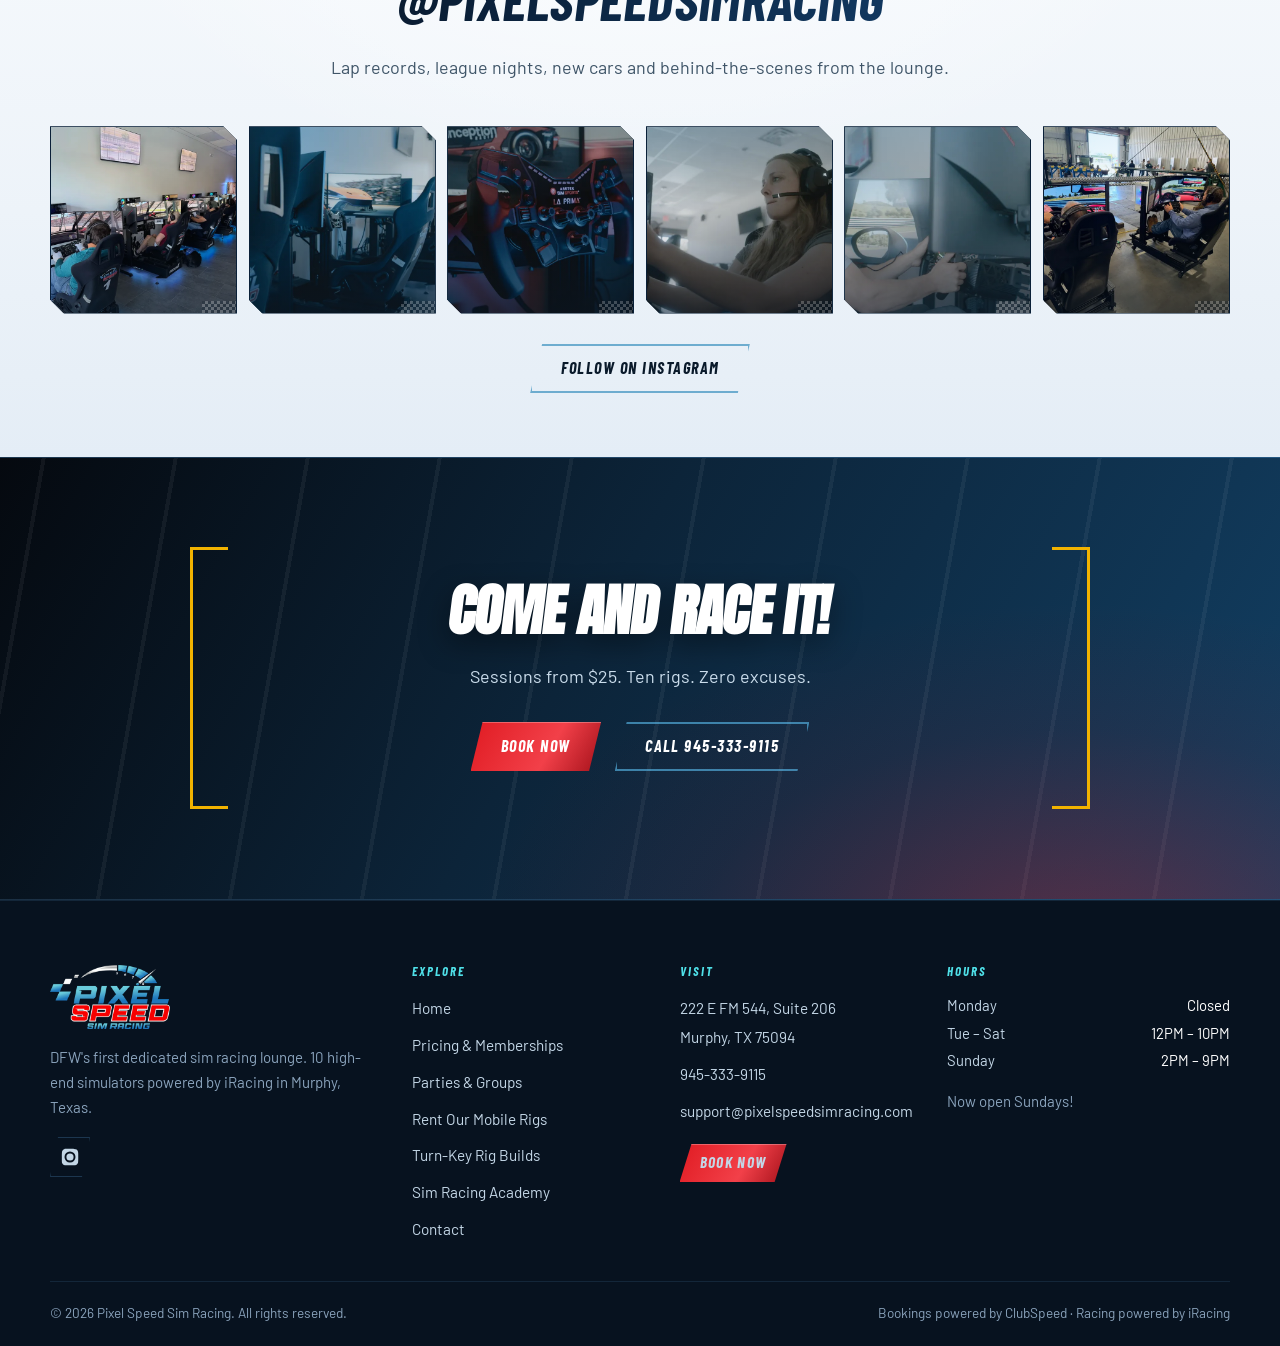
==== commit a6caeaf7: "Red accents, blue-lit hero left, call button, animated frame Red as a system rather than sprinkles —" ====
--- a/index.html
+++ b/index.html
@@ -21,9 +21,9 @@
 <link rel="preconnect" href="https://fonts.googleapis.com">
 <link rel="preconnect" href="https://fonts.gstatic.com" crossorigin>
 <link href="https://fonts.googleapis.com/css2?family=Anton&family=Barlow:wght@400;500;600;700&family=Barlow+Condensed:ital,wght@0,600;0,700;1,600;1,700&display=swap" rel="stylesheet">
-<link rel="stylesheet" href="style.css?v=11">
+<link rel="stylesheet" href="style.css?v=13">
 <script>document.documentElement.classList.add('js');</script>
-<script src="main.js?v=11" defer></script>
+<script src="main.js?v=13" defer></script>
 
 <script type="application/ld+json">
 {
@@ -112,7 +112,7 @@
     </nav>
 
     <div class="header__cta">
-      <a class="header__tel" href="tel:+19453339115">945-333-9115</a>
+      <a class="header__tel" href="tel:+19453339115" aria-label="Call Pixel Speed Sim Racing on 945-333-9115"><svg viewBox="0 0 24 24" aria-hidden="true"><path d="M5 4h4l2 5-2.5 1.5a12 12 0 0 0 5 5L15 13l5 2v4a1 1 0 0 1-1 1A16 16 0 0 1 4 5a1 1 0 0 1 1-1z"/></svg>945-333-9115</a>
       <a class="btn btn--red btn--sm" href="https://bookings.clubspeed.com/PSR/PSMurphy" target="_blank" rel="noopener">Book Now</a>
       <button class="burger" type="button" aria-expanded="false" aria-controls="drawer" aria-label="Menu"><span></span></button>
     </div>
@@ -175,8 +175,6 @@
   </div>
 </section>
 
-<div class="chevrons chevrons--fade" aria-hidden="true"></div>
-
 <div class="ticker" aria-hidden="true">
   <div class="ticker__track">
     <b><i>&#9670;</i>Moza Racing<i>&#9670;</i>Asetek SimSports<i>&#9670;</i>Powered by iRacing<i>&#9670;</i>10 High-End Simulators<i>&#9670;</i>Direct-Drive Wheels<i>&#9670;</i>Load-Cell Pedals<i>&#9670;</i>Murphy, TX<i>&#9670;</i>Come and Race It</b><b><i>&#9670;</i>Moza Racing<i>&#9670;</i>Asetek SimSports<i>&#9670;</i>Powered by iRacing<i>&#9670;</i>10 High-End Simulators<i>&#9670;</i>Direct-Drive Wheels<i>&#9670;</i>Load-Cell Pedals<i>&#9670;</i>Murphy, TX<i>&#9670;</i>Come and Race It</b>
@@ -272,8 +270,6 @@
     </div>
   </div>
 </section>
-
-<div class="chevrons chevrons--thin chevrons--fade" aria-hidden="true"></div>
 
 <!-- ============ HOW IT WORKS ============ -->
 <section class="sec sec--light sec--angle-b">
--- a/style.css
+++ b/style.css
@@ -1,6 +1,6 @@
 /* ============================================================
    PIXEL SPEED SIM RACING — Murphy, TX
-   Deep blue racing canvas · italic condensed display · gold chevrons
+   Deep blue racing canvas · italic condensed display · lit-panel sections
    ============================================================ */
 
 /* ---------- tokens ---------- */
@@ -68,7 +68,7 @@
   background:
     radial-gradient(28% 24% at 20% 16%, rgba(27,156,224,.24), transparent 66%),
     radial-gradient(24% 20% at 80% 28%, rgba(79,224,232,.09), transparent 64%),
-    radial-gradient(34% 28% at 62% 82%, rgba(224,72,34,.24), transparent 66%);
+    radial-gradient(36% 30% at 62% 82%, rgba(224,27,34,.30), transparent 66%);
   will-change:transform;
   contain:strict;
   animation:auraDrift 38s ease-in-out infinite alternate;
@@ -216,27 +216,6 @@
 .link-arrow::after{content:"❯";font-style:normal;transition:transform .2s ease}
 .link-arrow:hover::after{transform:translateX(5px)}
 
-/* ---------- chevron strip (racing divider) ---------- */
-/* The pattern lives on an over-wide child that translates, rather than the strip
-   animating its own background-position — the former composites, the latter
-   repaints a full-width band on every frame. */
-.chevrons{
-  position:relative;height:24px;width:100%;overflow:hidden;opacity:.9;
-}
-.chevrons::before{
-  content:"";position:absolute;inset:0;width:200%;
-  background-image:url("data:image/svg+xml,%3Csvg xmlns='http://www.w3.org/2000/svg' width='44' height='24' viewBox='0 0 44 24'%3E%3Cpath d='M0 0 L12 12 L0 24 Z' fill='%23F2B300'/%3E%3Cpath d='M17 0 L29 12 L17 24 Z' fill='%23F2B300' opacity='.42'/%3E%3C/svg%3E");
-  background-repeat:repeat-x;background-size:auto 100%;
-  will-change:transform;
-  animation:chevrun 1.5s linear infinite;
-}
-.chevrons--thin{height:14px;opacity:.55}
-.chevrons--fade{
-  -webkit-mask-image:linear-gradient(90deg,transparent,#000 18%,#000 82%,transparent);
-  mask-image:linear-gradient(90deg,transparent,#000 18%,#000 82%,transparent);
-}
-@keyframes chevrun{from{transform:translate3d(0,0,0)}to{transform:translate3d(-44px,0,0)}}
-
 /* checkered micro accent */
 .checker{
   height:10px;width:100%;
@@ -281,11 +260,23 @@
 .nav a[aria-current]{color:#fff}
 
 .header__cta{display:flex;align-items:center;gap:.8rem;margin-left:.3rem}
+/* Calling is the second-most-likely action after booking, so it gets a real
+   target rather than a bare text link. Outlined, to keep Book Now primary. */
 .header__tel{
-  font-family:var(--f-disp);font-style:italic;font-weight:700;font-size:clamp(14px,1.1vw,16.5px);
-  color:#fff;letter-spacing:.03em;white-space:nowrap;
-}
-.header__tel:hover{color:var(--cyan)}
+  display:inline-flex;align-items:center;gap:.45rem;
+  font-family:var(--f-disp);font-style:italic;font-weight:700;font-size:clamp(13px,1.02vw,15.5px);
+  color:#fff;letter-spacing:.05em;white-space:nowrap;
+  padding:.62rem .95rem;
+  box-shadow:inset 0 0 0 1.5px rgba(92,192,242,.5);
+  clip-path:polygon(9px 0,100% 0,calc(100% - 9px) 100%,0 100%);
+  transition:box-shadow .22s ease,background .22s ease,color .22s ease;
+}
+.header__tel svg{width:15px;height:15px;flex:none;stroke:var(--cyan);fill:none;stroke-width:2;transition:stroke .22s ease}
+.header__tel:hover{
+  color:#fff;background:rgba(224,27,34,.16);
+  box-shadow:inset 0 0 0 1.5px rgba(224,27,34,.85), 0 0 20px -6px rgba(224,27,34,.6);
+}
+.header__tel:hover svg{stroke:#FF6B72}
 
 .burger{
   display:none;width:46px;height:40px;background:transparent;border:1px solid var(--line);
@@ -396,31 +387,41 @@
     /* Blue light spilling up off the floor of the lounge. Sits at the top of the
        stack so it reads over the neutral scrim, and lands the brand colour as a
        deliberate accent rather than an all-over wash. */
-    radial-gradient(118% 52% at 50% 100%,
-      rgba(27,156,224,.52) 0%,
-      rgba(23,102,163,.30) 32%,
-      rgba(13,52,88,.12) 56%,
+    /* Brake-light red on the far corner, away from the type. */
+    radial-gradient(44% 38% at 97% 100%,
+      rgba(224,27,34,.30) 0%,
+      rgba(150,18,24,.10) 44%,
+      transparent 74%),
+    /* Blue spill rising off the floor of the lounge. */
+    radial-gradient(88% 48% at 58% 100%,
+      rgba(27,156,224,.50) 0%,
+      rgba(23,102,163,.26) 34%,
       transparent 78%),
-    radial-gradient(70% 54% at 74% 24%, rgba(27,156,224,.12), transparent 64%),
+    /* Blue glow down the left side, held below the headline's eyeline so it
+       lights the frame without washing out the type above it. */
+    radial-gradient(52% 74% at 0% 74%,
+      rgba(30,138,220,.34) 0%,
+      rgba(17,78,132,.16) 44%,
+      transparent 76%),
+    /* Darkening pass. Blue-black on the left rather than neutral black, so the
+       left of the frame reads blue while still carrying the headline. */
     linear-gradient(96deg,
-      rgba(3,6,10,.74) 0%,
-      rgba(3,6,10,.46) 34%,
-      rgba(3,6,10,.12) 62%,
+      rgba(5,22,42,.84) 0%,
+      rgba(4,16,30,.55) 32%,
+      rgba(3,8,14,.15) 62%,
       transparent 82%),
     linear-gradient(180deg,
-      rgba(3,6,10,.60) 0%,
-      rgba(5,11,18,.34) 34%,
-      rgba(3,6,10,.78) 78%,
+      rgba(3,6,10,.56) 0%,
+      rgba(5,11,18,.30) 34%,
+      rgba(3,6,10,.74) 78%,
       #040A12 100%);
 }
 /* Carry the glow across the divider so the hero does not stop dead against the
-   page background — the chevron strip and ticker directly below the hero pick
-   the blue up and hand it back to the dark. */
-.hero + .chevrons{
-  background:linear-gradient(180deg,rgba(20,86,140,.55) 0%,rgba(9,34,58,.35) 60%,transparent 100%);
-}
-.hero + .chevrons + .ticker{
-  background:linear-gradient(180deg,rgba(11,45,76,.65) 0%,rgba(6,20,34,.85) 100%);
+   page background — the ticker directly below the hero picks the blue up and
+   hands it back to the dark. */
+.hero + .ticker{
+  background:linear-gradient(180deg,rgba(16,72,118,.72) 0%,rgba(8,28,47,.88) 65%,rgba(5,14,24,.92) 100%);
+  border-top-color:rgba(79,224,232,.22);
 }
 @keyframes streak{to{transform:translateX(-96px)}}
 
@@ -441,6 +442,24 @@
 .brackets::before{left:0;border-left:3px solid var(--cyan)}
 .brackets::after{right:0;border-right:3px solid var(--cyan)}
 .brackets--gold::before,.brackets--gold::after{border-color:var(--gold)}
+
+/* The frame draws itself top-to-bottom on arrival, then holds a slow glow —
+   the same timing-board language as the headline wipe. Scoped to the hero so
+   the CTA's frame is not animating unseen at the foot of the page. */
+.hero .brackets::before,
+.hero .brackets::after{
+  animation:bracketDraw .95s cubic-bezier(.2,.75,.25,1) .2s both,
+            bracketGlow 5s ease-in-out 1.5s infinite;
+}
+.hero .brackets::after{animation-delay:.36s, 1.85s}
+@keyframes bracketDraw{
+  from{clip-path:inset(0 0 100% 0);opacity:0}
+  to  {clip-path:inset(0 0 0 0);opacity:1}
+}
+@keyframes bracketGlow{
+  0%,100%{filter:drop-shadow(0 0 0 rgba(79,224,232,0))}
+  50%    {filter:drop-shadow(0 0 7px rgba(79,224,232,.6))}
+}
 
 .hero h1{margin-bottom:1rem}
 /* Each line wipes in from the left like a timing board refreshing, then the
@@ -513,8 +532,8 @@
 }
 .card::before{
   content:"";position:absolute;top:0;left:0;width:0;height:3px;z-index:3;
-  background:linear-gradient(90deg,var(--blue),var(--cyan));
-  box-shadow:0 0 14px rgba(79,224,232,.6);
+  background:linear-gradient(90deg,var(--blue) 0%,var(--cyan) 52%,var(--red) 100%);
+  box-shadow:0 0 14px rgba(79,224,232,.5), 0 0 18px rgba(224,27,34,.35);
   transition:width .45s cubic-bezier(.2,.7,.3,1);
 }
 /* Cursor-tracked spotlight — the card behaves like a surface under a moving
@@ -772,7 +791,11 @@
   background:repeating-linear-gradient(100deg,transparent 0 60px,rgba(255,255,255,.05) 60px 64px,transparent 64px 130px);
   animation:streak 8s linear infinite;
 }
-.cta .wrap{position:relative}
+.cta .wrap{position:relative;z-index:1}
+.cta::after{
+  content:"";position:absolute;inset:0;z-index:0;pointer-events:none;
+  background:radial-gradient(72% 120% at 84% 112%, rgba(224,27,34,.34), rgba(150,18,24,.10) 42%, transparent 66%);
+}
 .cta .btn-row{justify-content:center}
 
 /* ---------- local SEO strip ---------- */
@@ -878,7 +901,7 @@
 }
 .scrollprog span{
   display:block;height:100%;width:0;
-  background:linear-gradient(90deg,var(--blue),var(--cyan) 55%,var(--gold));
+  background:linear-gradient(90deg,var(--blue) 0%,var(--cyan) 42%,var(--gold) 72%,var(--red) 100%);
   box-shadow:0 0 12px rgba(79,224,232,.7);
   transition:width .12s linear;
 }
@@ -930,7 +953,7 @@
 /* a lit edge where the hero meets the page, like light spilling under a door */
 .hero::after{
   content:"";position:absolute;left:0;right:0;bottom:0;height:1px;z-index:3;
-  background:linear-gradient(90deg,transparent,rgba(79,224,232,.6) 30%,rgba(242,179,0,.5) 62%,transparent);
+  background:linear-gradient(90deg,transparent,rgba(224,27,34,.55) 18%,rgba(79,224,232,.6) 46%,rgba(242,179,0,.5) 70%,transparent);
 }
 
 /* ---------- buttons ---------- */
@@ -1101,11 +1124,12 @@
 }
 
 /* ---------- offscreen animation is paused (class set in main.js) ---------- */
-.chevrons.is-paused::before,
 .ticker.is-paused .ticker__track,
 .cta.is-paused::before,
 .hero.is-paused .hero__media::before,
 .hero.is-paused h1 .mega,
+.hero.is-paused .brackets::before,
+.hero.is-paused .brackets::after,
 .tier--best.is-paused{
   animation-play-state:paused;
 }
@@ -1142,7 +1166,7 @@
 
 /* ---------- print ---------- */
 @media print{
-  body::before,body::after,.header,.bookbar,.announce,.chevrons{display:none}
+  body::before,body::after,.header,.bookbar,.announce,.ticker,.aura,.scrollprog{display:none}
   body{background:#fff;color:#111}
   h1,h2,h3,h4{color:#111}
 }
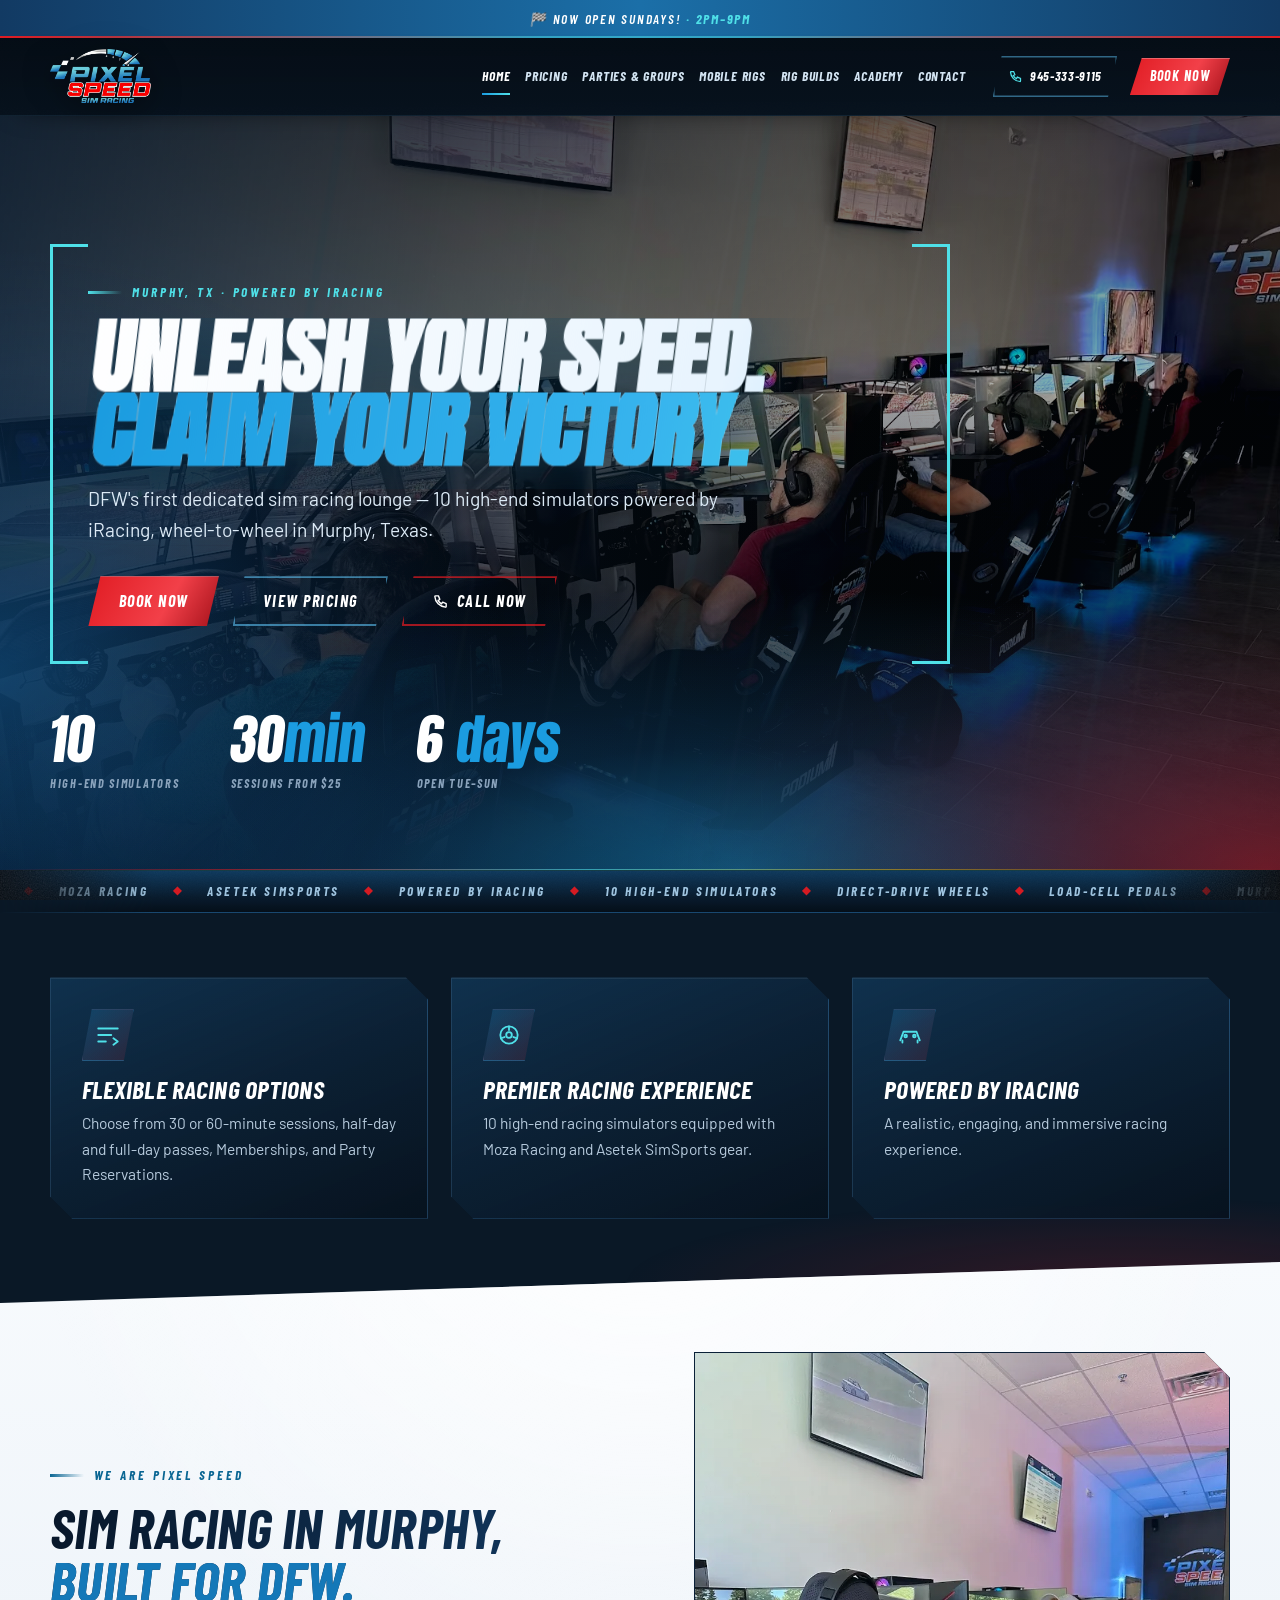
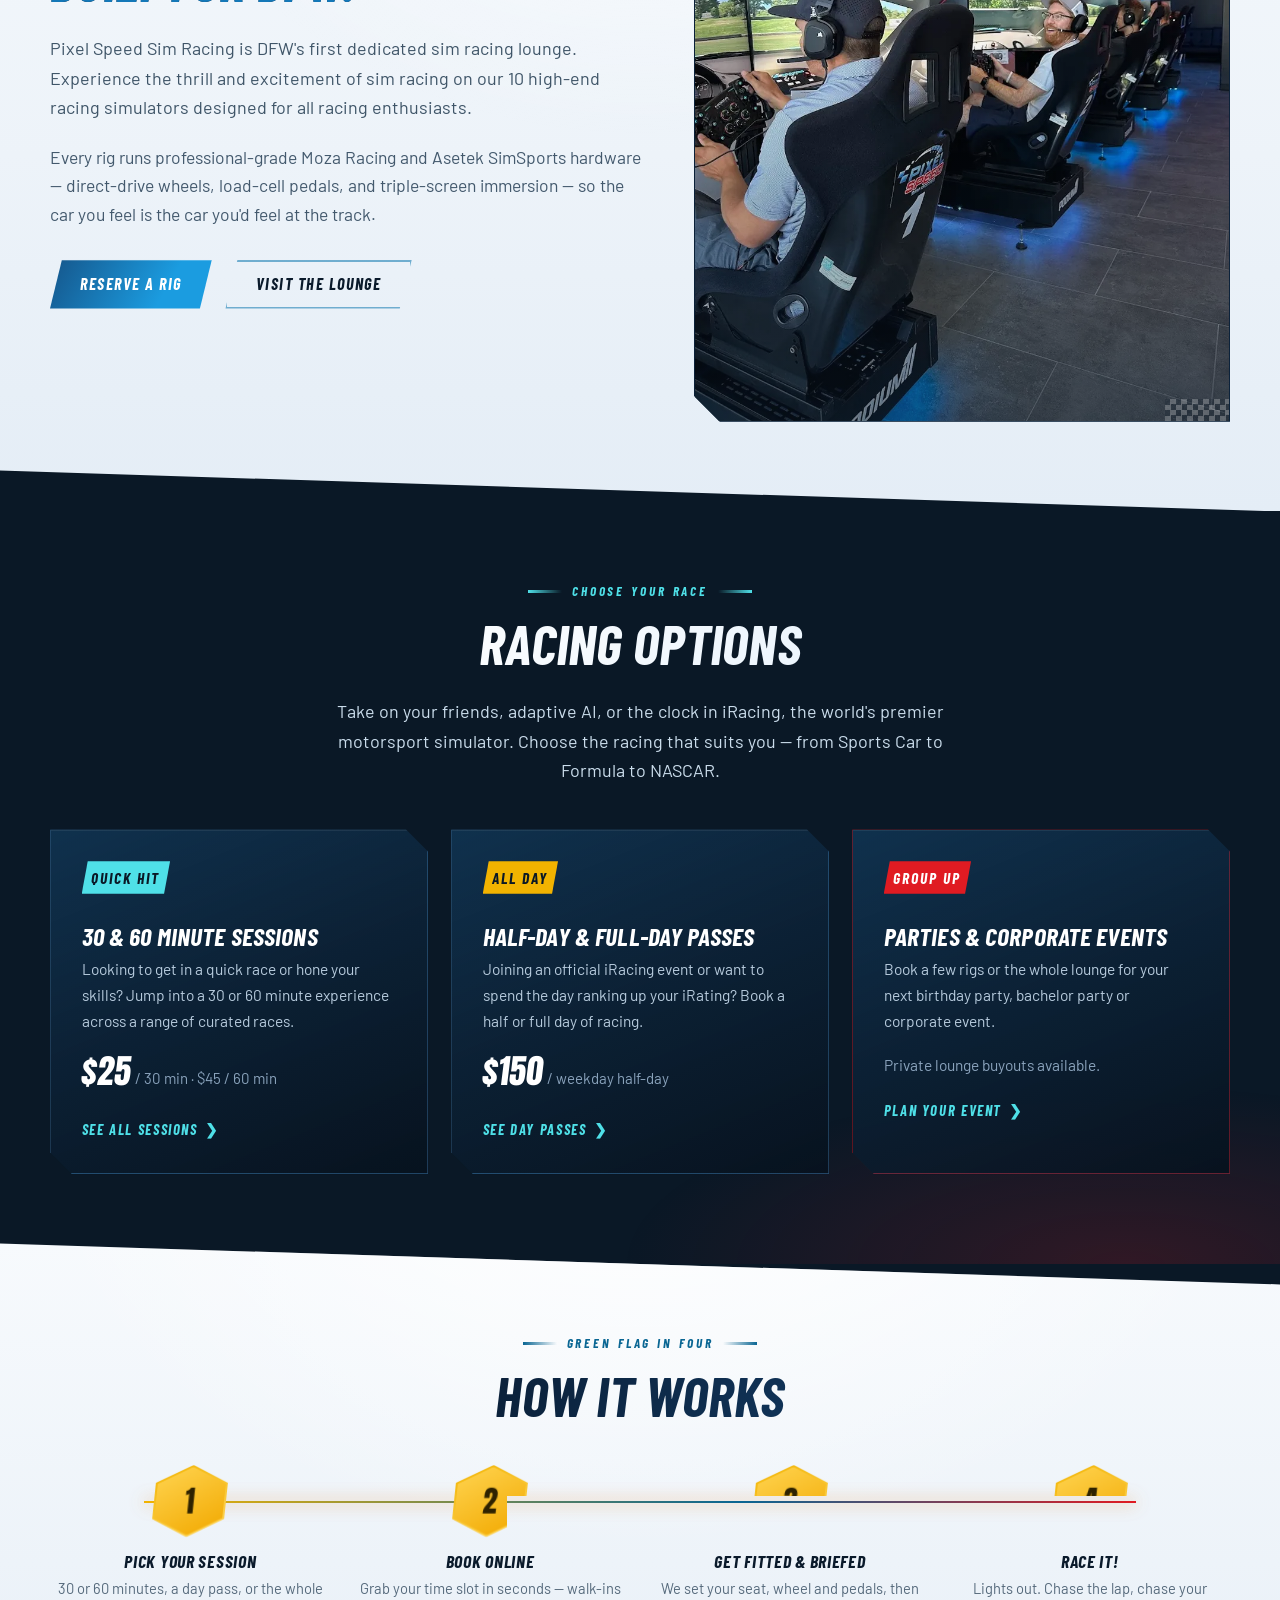
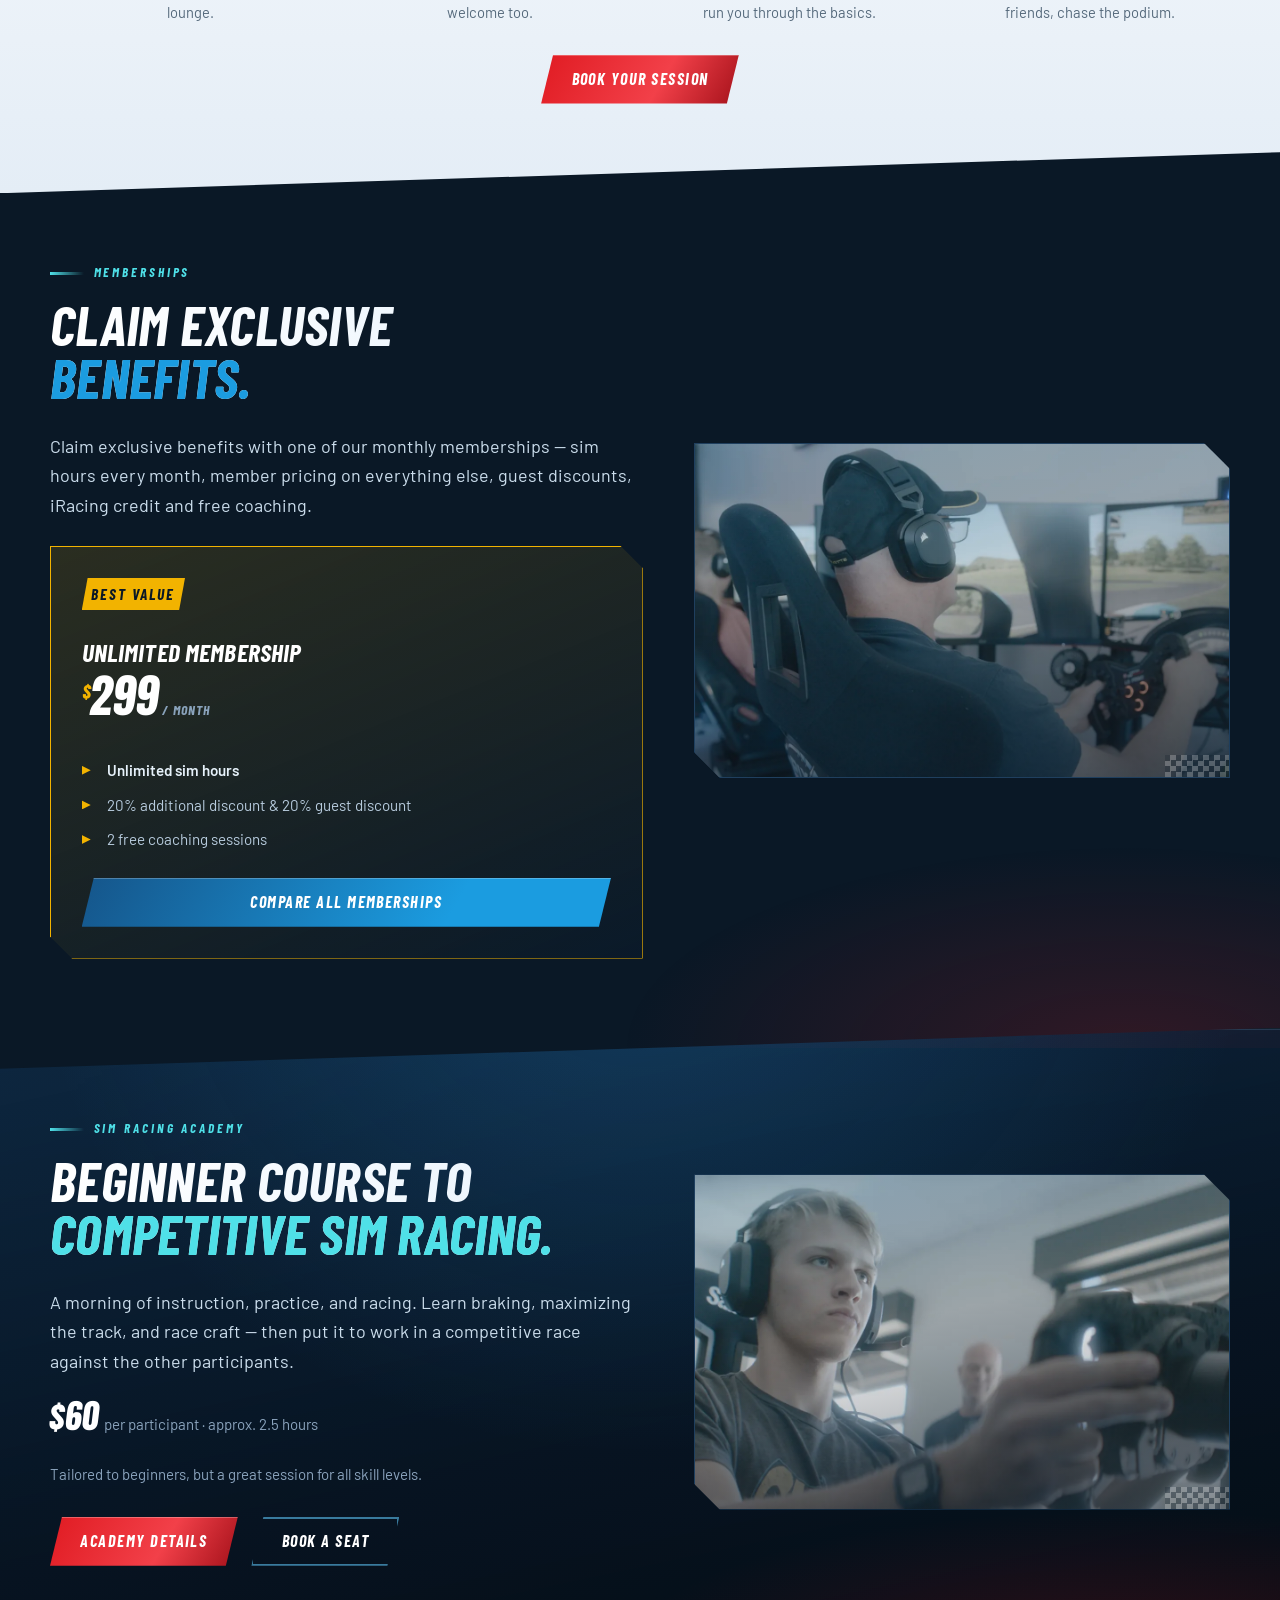
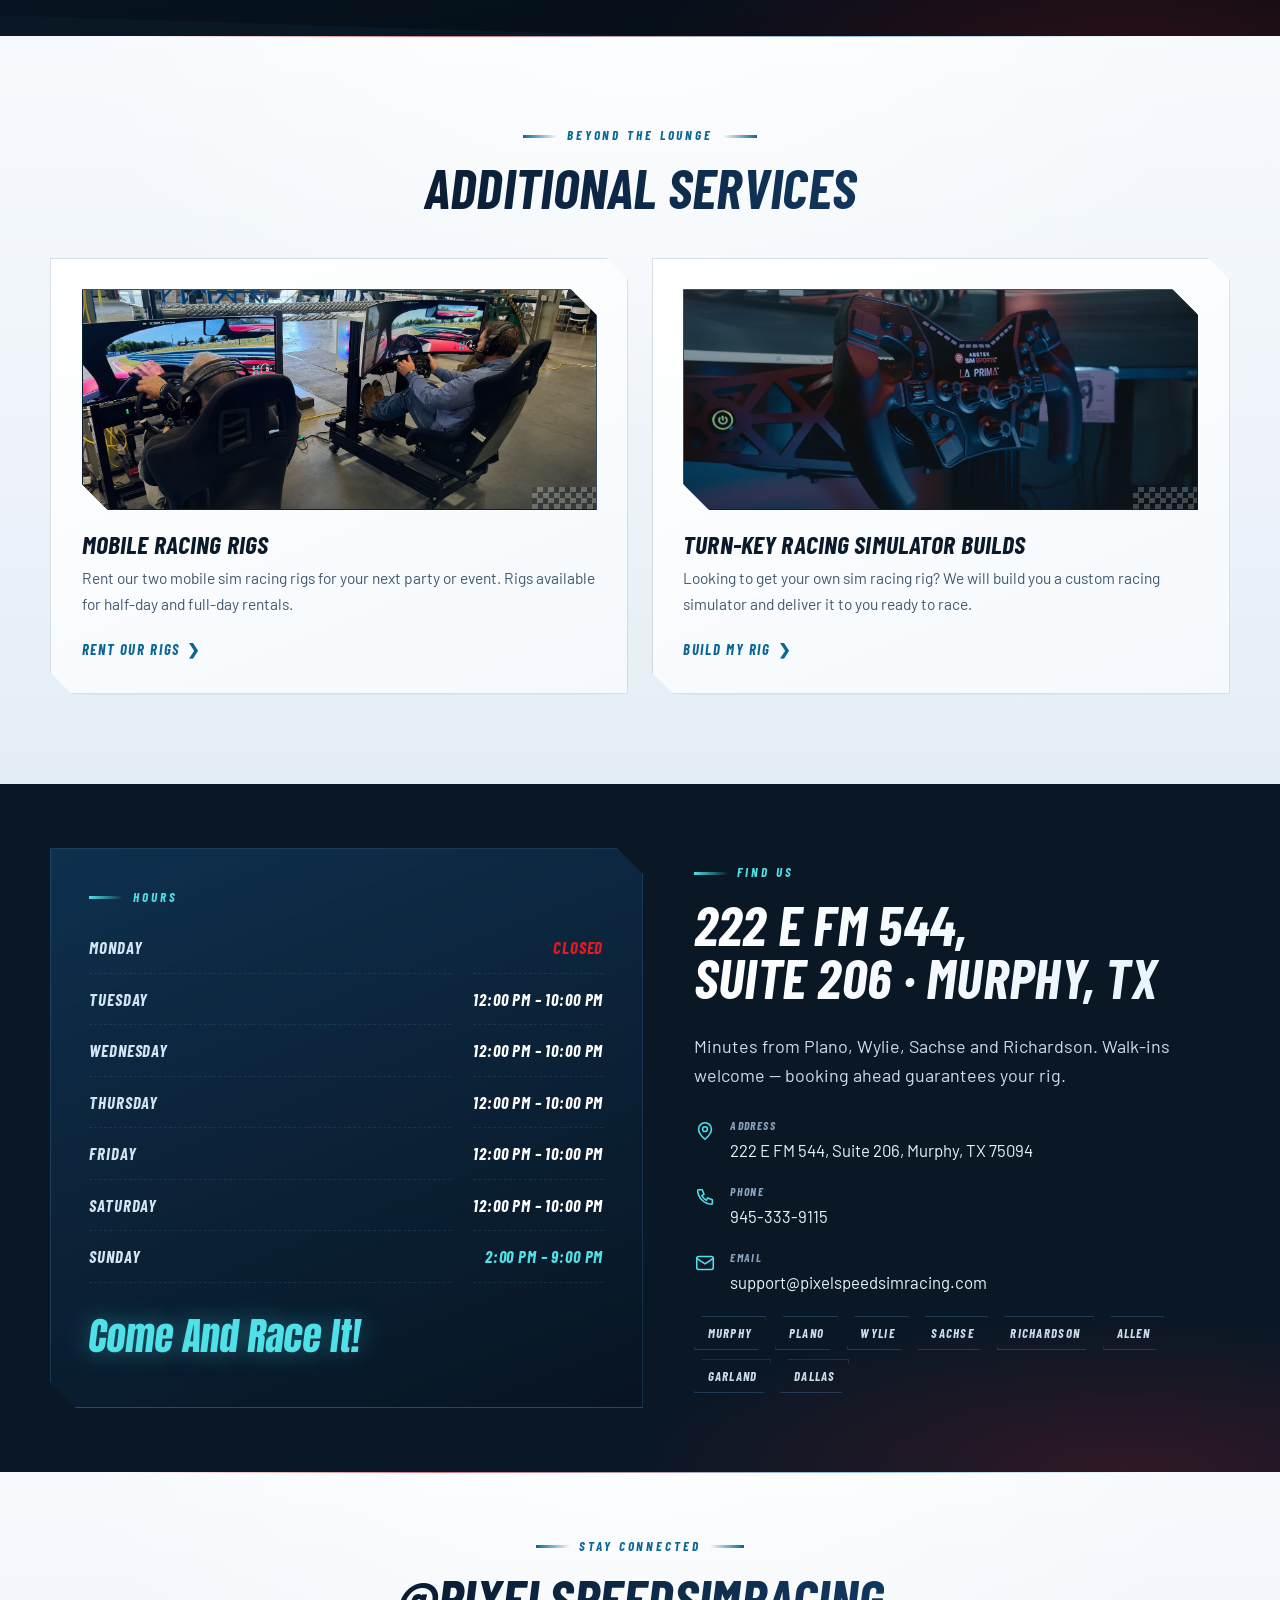
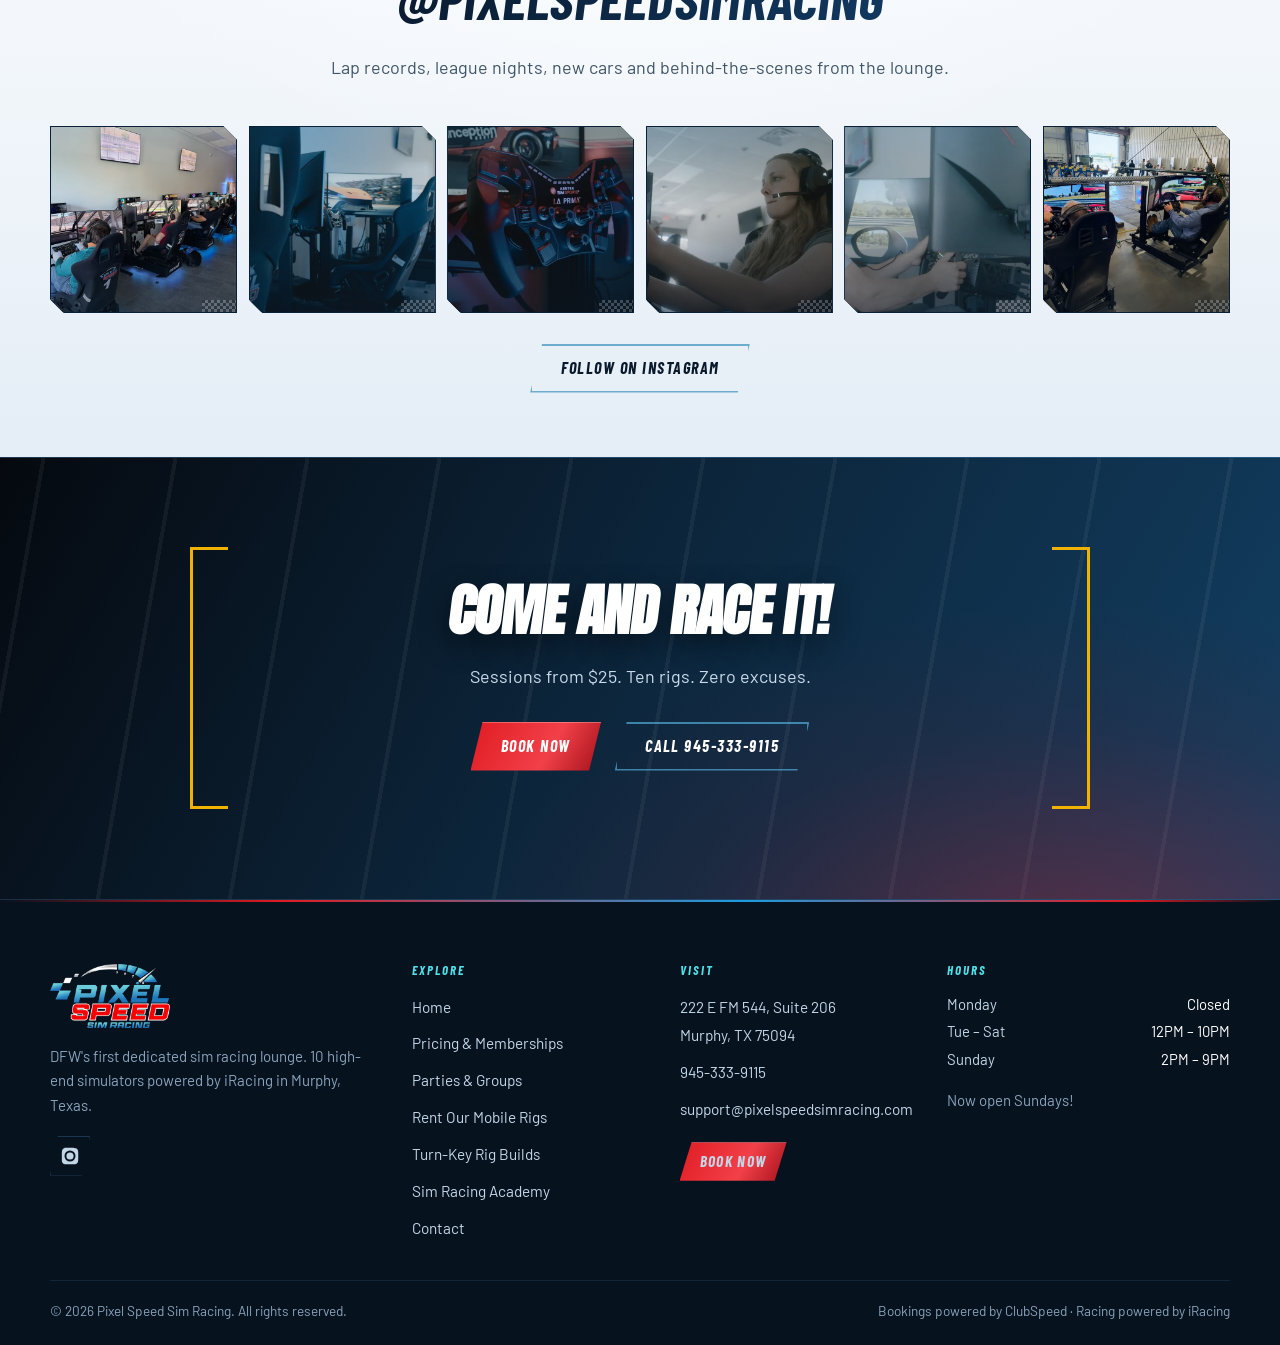
==== commit 59acc9cc: "Anchor the colour to content, add Call Now buttons, deepen red Fixes the reported bug: the red and b" ====
--- a/index.html
+++ b/index.html
@@ -21,9 +21,9 @@
 <link rel="preconnect" href="https://fonts.googleapis.com">
 <link rel="preconnect" href="https://fonts.gstatic.com" crossorigin>
 <link href="https://fonts.googleapis.com/css2?family=Anton&family=Barlow:wght@400;500;600;700&family=Barlow+Condensed:ital,wght@0,600;0,700;1,600;1,700&display=swap" rel="stylesheet">
-<link rel="stylesheet" href="style.css?v=13">
+<link rel="stylesheet" href="style.css?v=14">
 <script>document.documentElement.classList.add('js');</script>
-<script src="main.js?v=13" defer></script>
+<script src="main.js?v=14" defer></script>
 
 <script type="application/ld+json">
 {
@@ -155,6 +155,7 @@
       <div class="btn-row">
         <a class="btn btn--red" href="https://bookings.clubspeed.com/PSR/PSMurphy" target="_blank" rel="noopener">Book Now</a>
         <a class="btn btn--ghost" href="pricing.html">View Pricing</a>
+        <a class="btn btn--call" href="tel:+19453339115" aria-label="Call Pixel Speed Sim Racing on 945-333-9115"><svg viewBox="0 0 24 24" aria-hidden="true"><path d="M5 4h4l2 5-2.5 1.5a12 12 0 0 0 5 5L15 13l5 2v4a1 1 0 0 1-1 1A16 16 0 0 1 4 5a1 1 0 0 1 1-1z"/></svg>Call Now</a>
       </div>
     </div>
 
--- a/style.css
+++ b/style.css
@@ -55,30 +55,12 @@
   position:fixed;inset:0;z-index:-3;
   background:linear-gradient(178deg,
     #03060A 0%,
-    #060D15 18%,
-    #0A1927 44%,
-    #0C2035 62%,
-    #061019 84%,
+    #0A1420 14%,
+    #12233A 34%,
+    #143050 52%,
+    #10243C 70%,
+    #08131F 86%,
     #03060A 100%);
-}
-/* Drifting light field. Injected .aura carries the motion; this is the fallback
-   wash so the page still has depth with JS off. */
-.aura{
-  position:fixed;inset:-30%;z-index:-2;pointer-events:none;
-  background:
-    radial-gradient(28% 24% at 20% 16%, rgba(27,156,224,.24), transparent 66%),
-    radial-gradient(24% 20% at 80% 28%, rgba(79,224,232,.09), transparent 64%),
-    radial-gradient(36% 30% at 62% 82%, rgba(224,27,34,.30), transparent 66%);
-  will-change:transform;
-  contain:strict;
-  animation:auraDrift 38s ease-in-out infinite alternate;
-}
-/* Translate only — no scale. Scaling a viewport-sized gradient layer forces a
-   re-raster every frame; translating one is a compositor-only move. */
-@keyframes auraDrift{
-  0%  {transform:translate3d(-2.5%,-1.5%,0)}
-  50% {transform:translate3d(2.5%,2%,0)}
-  100%{transform:translate3d(-1%,3%,0)}
 }
 /* Film grain + carbon weave. Grain is what stops large flat gradients from
    banding on cheap panels, and it reads as photographic rather than digital. */
@@ -96,6 +78,7 @@
 a{color:var(--blue-soft);text-decoration:none}
 a:hover{color:var(--cyan)}
 :focus-visible{outline:3px solid var(--cyan);outline-offset:3px;border-radius:2px}
+::selection{background:rgba(224,27,34,.85);color:#fff}
 
 .wrap{width:min(100% - 2.5rem,var(--wrap));margin-inline:auto}
 .skip{position:absolute;left:-9999px;top:0;z-index:200;background:var(--red);color:#fff;padding:.7rem 1.1rem;font-weight:700}
@@ -203,7 +186,17 @@
   color:var(--white);
   box-shadow:inset 0 0 0 2px rgba(92,192,242,.6);
 }
-.btn--ghost:hover{background:rgba(27,156,224,.14);box-shadow:inset 0 0 0 2px var(--cyan),var(--glow-blue)}
+.btn--ghost:hover{background:rgba(224,27,34,.15);box-shadow:inset 0 0 0 2px rgba(224,27,34,.85),var(--glow-red)}
+.btn--call{
+  --btn-bg:transparent;
+  color:#fff;
+  box-shadow:inset 0 0 0 2px rgba(224,27,34,.72);
+}
+.btn--call:hover{
+  background:rgba(224,27,34,.20);
+  box-shadow:inset 0 0 0 2px var(--red), var(--glow-red);
+}
+.btn svg{width:17px;height:17px;flex:none;stroke:currentColor;fill:none;stroke-width:2;stroke-linecap:round;stroke-linejoin:round}
 .btn--sm{padding:.72rem 1.25rem;font-size:.88rem}
 .btn--wide{width:100%}
 .btn-row{display:flex;flex-wrap:wrap;gap:.85rem;margin-top:1.9rem}
@@ -214,6 +207,7 @@
   color:var(--cyan);display:inline-flex;align-items:center;gap:.45rem;
 }
 .link-arrow::after{content:"❯";font-style:normal;transition:transform .2s ease}
+.link-arrow:hover{color:#FF6B72}
 .link-arrow:hover::after{transform:translateX(5px)}
 
 /* checkered micro accent */
@@ -303,8 +297,9 @@
 /* announcement bar */
 .announce{
   background:linear-gradient(90deg,var(--blue-700),var(--blue-500),var(--blue-700));
-  border-bottom:1px solid rgba(79,224,232,.28);
+  border-bottom:0;
   text-align:center;
+  position:relative;
 }
 .announce p{
   margin:0;padding:.5rem 1rem;
@@ -312,11 +307,22 @@
   text-transform:uppercase;letter-spacing:.13em;font-size:.84rem;color:var(--cyan);
 }
 .announce strong{color:#fff}
+/* red hairline under the announcement, hottest at the edges */
+.announce::after{
+  content:"";position:absolute;left:0;right:0;bottom:0;height:2px;
+  background:linear-gradient(90deg,var(--red),rgba(79,224,232,.5) 42%,rgba(79,224,232,.5) 58%,var(--red));
+}
 
 /* ---------- sections ---------- */
 /* the sticky header would otherwise sit on top of an anchored section heading */
 .sec{padding:clamp(3.6rem,7vw,6.4rem) 0;position:relative;scroll-margin-top:88px}
 .sec--tight{padding:clamp(2.6rem,5vw,4.2rem) 0}
+/* every dark section gets a red rake along its foot — anchored, so it scrolls */
+.sec:not(.sec--light):not(.cta)::after{
+  content:"";position:absolute;left:0;right:0;bottom:0;height:34%;pointer-events:none;z-index:0;
+  background:radial-gradient(58% 100% at 88% 100%, rgba(224,27,34,.18), transparent 68%);
+}
+.sec > .wrap{position:relative;z-index:1}
 /* Alternating sections need to differ in *value*, not just hue, or the page
    reads as one long slab. Panels are lit from above; plain sections stay dark. */
 .sec--panel{
@@ -325,6 +331,12 @@
     linear-gradient(168deg,rgba(18,60,100,.44) 0%,rgba(7,20,34,.88) 58%,rgba(4,11,18,.94) 100%);
   border-block:1px solid var(--line-soft);
   box-shadow:inset 0 1px 0 rgba(140,205,245,.16);
+}
+/* Red under-glow, anchored to the section so it travels with the content
+   rather than sitting still in the viewport. */
+.sec--panel::after{
+  content:"";position:absolute;left:0;right:0;bottom:0;height:52%;pointer-events:none;
+  background:radial-gradient(62% 100% at 82% 100%, rgba(224,27,34,.26), rgba(150,18,24,.08) 44%, transparent 72%);
 }
 /* hairline of light along the top edge of a panel */
 .sec--panel::before{
@@ -388,10 +400,11 @@
        stack so it reads over the neutral scrim, and lands the brand colour as a
        deliberate accent rather than an all-over wash. */
     /* Brake-light red on the far corner, away from the type. */
-    radial-gradient(44% 38% at 97% 100%,
-      rgba(224,27,34,.30) 0%,
-      rgba(150,18,24,.10) 44%,
-      transparent 74%),
+    radial-gradient(62% 52% at 99% 100%,
+      rgba(224,27,34,.46) 0%,
+      rgba(176,20,28,.20) 38%,
+      rgba(96,12,18,.08) 60%,
+      transparent 78%),
     /* Blue spill rising off the floor of the lounge. */
     radial-gradient(88% 48% at 58% 100%,
       rgba(27,156,224,.50) 0%,
@@ -622,8 +635,8 @@
 }
 .steps::after{
   content:"";position:absolute;top:36px;left:8%;height:2px;width:0;
-  background:linear-gradient(90deg,var(--gold),var(--cyan));
-  box-shadow:0 0 16px rgba(242,179,0,.7);
+  background:linear-gradient(90deg,var(--gold),var(--cyan) 60%,var(--red));
+  box-shadow:0 0 16px rgba(242,179,0,.6), 0 0 18px rgba(224,27,34,.35);
   transition:width 1.5s cubic-bezier(.22,.7,.3,1) .2s;
 }
 .steps.is-in::after{width:84%}
@@ -808,8 +821,12 @@
 }
 
 /* ---------- footer ---------- */
-.footer{background:#07121F;border-top:1px solid var(--line-soft);padding:clamp(2.8rem,5vw,4rem) 0 1.4rem}
+.footer{background:#07121F;border-top:0;position:relative;padding:clamp(2.8rem,5vw,4rem) 0 1.4rem}
 .footer__grid{display:grid;grid-template-columns:1.4fr 1fr 1fr 1.2fr;gap:2rem}
+.footer::before{
+  content:"";position:absolute;top:0;left:0;right:0;height:2px;
+  background:linear-gradient(90deg,transparent,var(--red) 22%,var(--blue) 58%,var(--red) 88%,transparent);
+}
 .footer img.flogo{height:64px;width:auto;margin-bottom:1rem}
 .footer h4{color:var(--cyan);letter-spacing:.16em;font-size:.8rem;margin-bottom:1rem}
 .footer ul{list-style:none;margin:0;padding:0;display:grid;gap:.5rem}
@@ -894,18 +911,6 @@
    ELEVATION PASS — lighting, materials, motion
    ============================================================ */
 
-/* ---------- scroll progress (timing-bar) ---------- */
-.scrollprog{
-  position:fixed;top:0;left:0;right:0;height:2px;z-index:120;pointer-events:none;
-  background:rgba(255,255,255,.05);
-}
-.scrollprog span{
-  display:block;height:100%;width:0;
-  background:linear-gradient(90deg,var(--blue) 0%,var(--cyan) 42%,var(--gold) 72%,var(--red) 100%);
-  box-shadow:0 0 12px rgba(79,224,232,.7);
-  transition:width .12s linear;
-}
-
 /* ---------- photography reveals ---------- */
 /* Images settle in from a slight push-in instead of fading — closer to a rack
    focus than a generic fade-up. */
@@ -943,7 +948,7 @@
   color:#9FC4DF;white-space:nowrap;display:flex;align-items:center;
 }
 .ticker__track b i{
-  font-style:normal;color:var(--gold);margin:0 1.5rem;opacity:.85;
+  font-style:normal;color:var(--red);margin:0 1.5rem;opacity:.95;
   font-size:.7rem;transform:translateY(-1px);
 }
 .ticker:hover .ticker__track{animation-play-state:paused}
@@ -997,7 +1002,7 @@
 }
 .sec--light::before{
   content:"";position:absolute;top:0;left:10%;right:10%;height:1px;
-  background:linear-gradient(90deg,transparent,rgba(12,119,176,.42),transparent);
+  background:linear-gradient(90deg,transparent,rgba(185,15,24,.55) 30%,rgba(12,119,176,.45) 70%,transparent);
 }
 .sec--light .lede{color:#3F5568}
 .sec--light strong{color:#0A1A2B}
@@ -1105,6 +1110,7 @@
 .sec--light .form-status{background:rgba(242,179,0,.14);border-left-color:#B8860B;color:#0A1A2B}
 .sec--light .link-red{color:#A50D15}
 
+.sec--light .link-arrow:hover{color:#B90F18}
 .sec--light .btn--ghost{color:#0A1A2B;box-shadow:inset 0 0 0 2px rgba(12,119,176,.55)}
 .sec--light .btn--ghost:hover{background:rgba(10,102,147,.10);box-shadow:inset 0 0 0 2px #0A6693}
 .sec--light .tag--cyan{background:#0A6693;color:#fff}
@@ -1166,7 +1172,7 @@
 
 /* ---------- print ---------- */
 @media print{
-  body::before,body::after,.header,.bookbar,.announce,.ticker,.aura,.scrollprog{display:none}
+  body::before,body::after,.header,.bookbar,.announce,.ticker{display:none}
   body{background:#fff;color:#111}
   h1,h2,h3,h4{color:#111}
 }
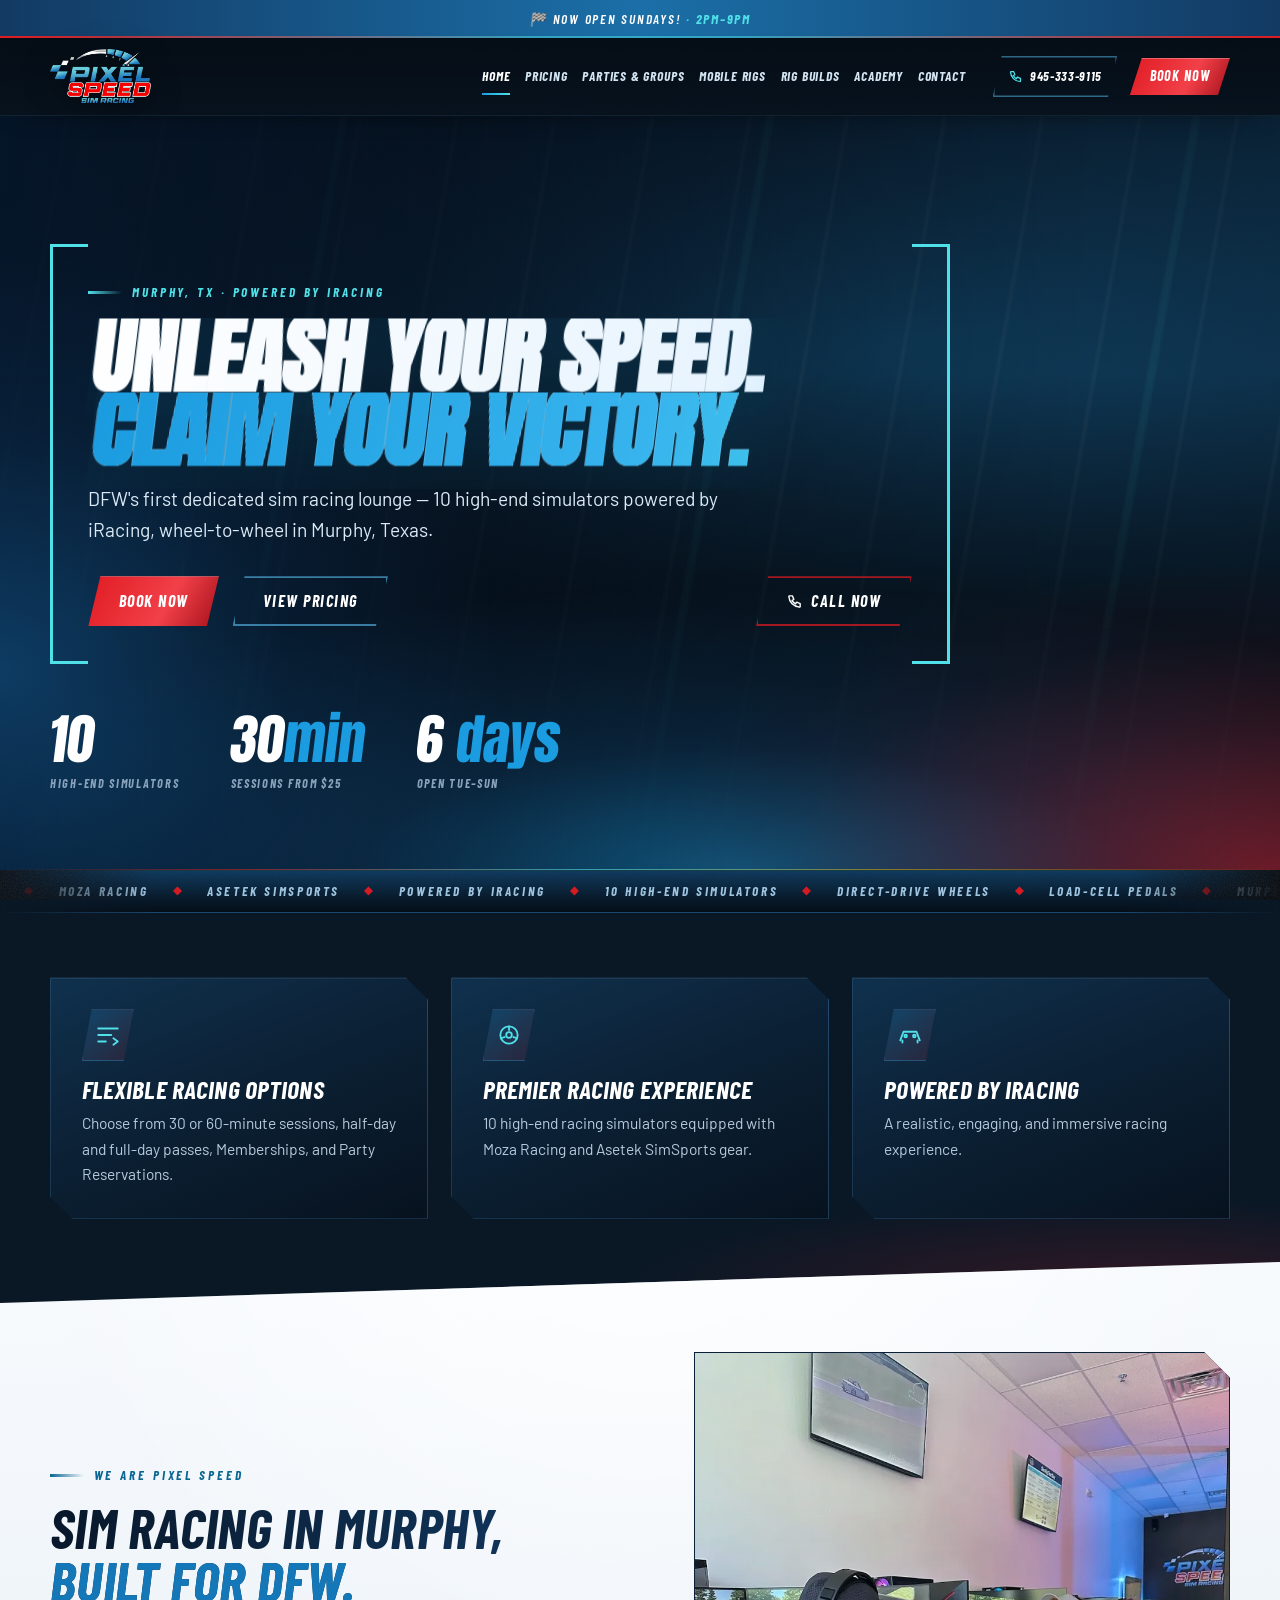
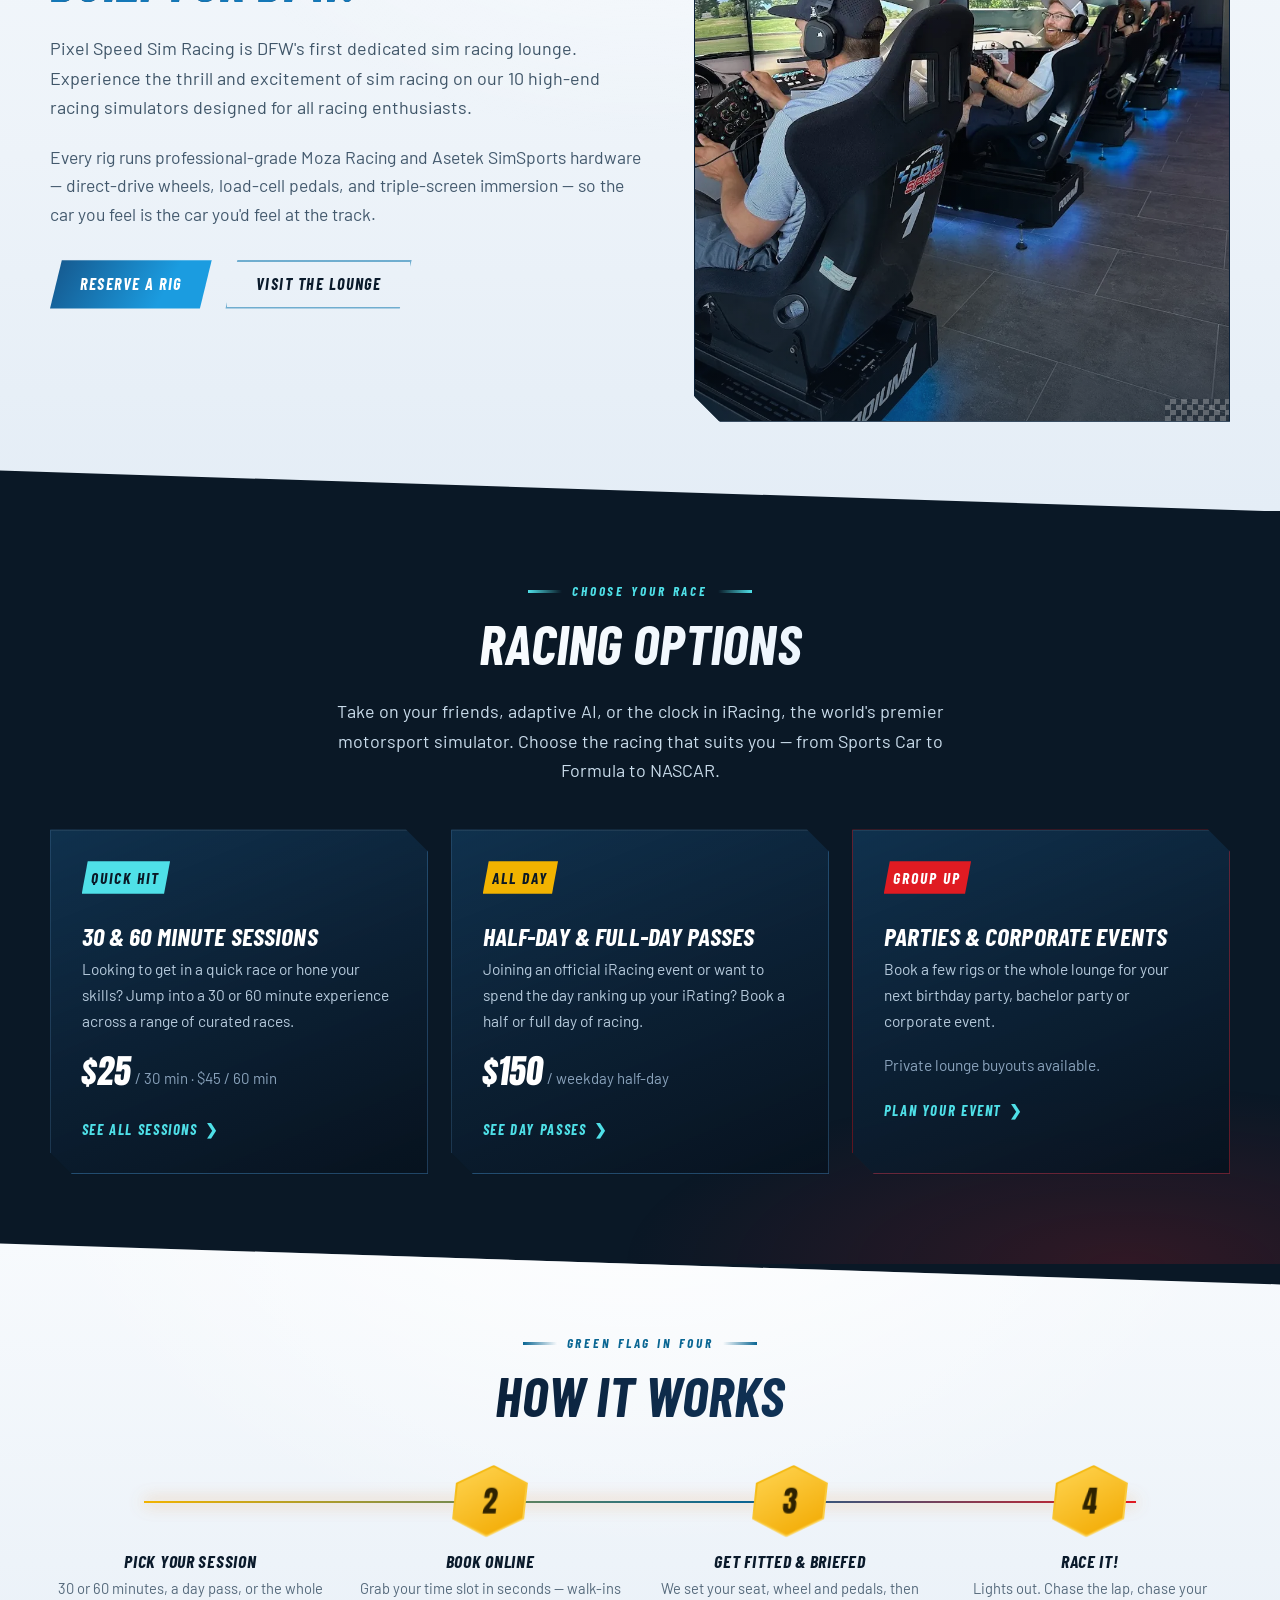
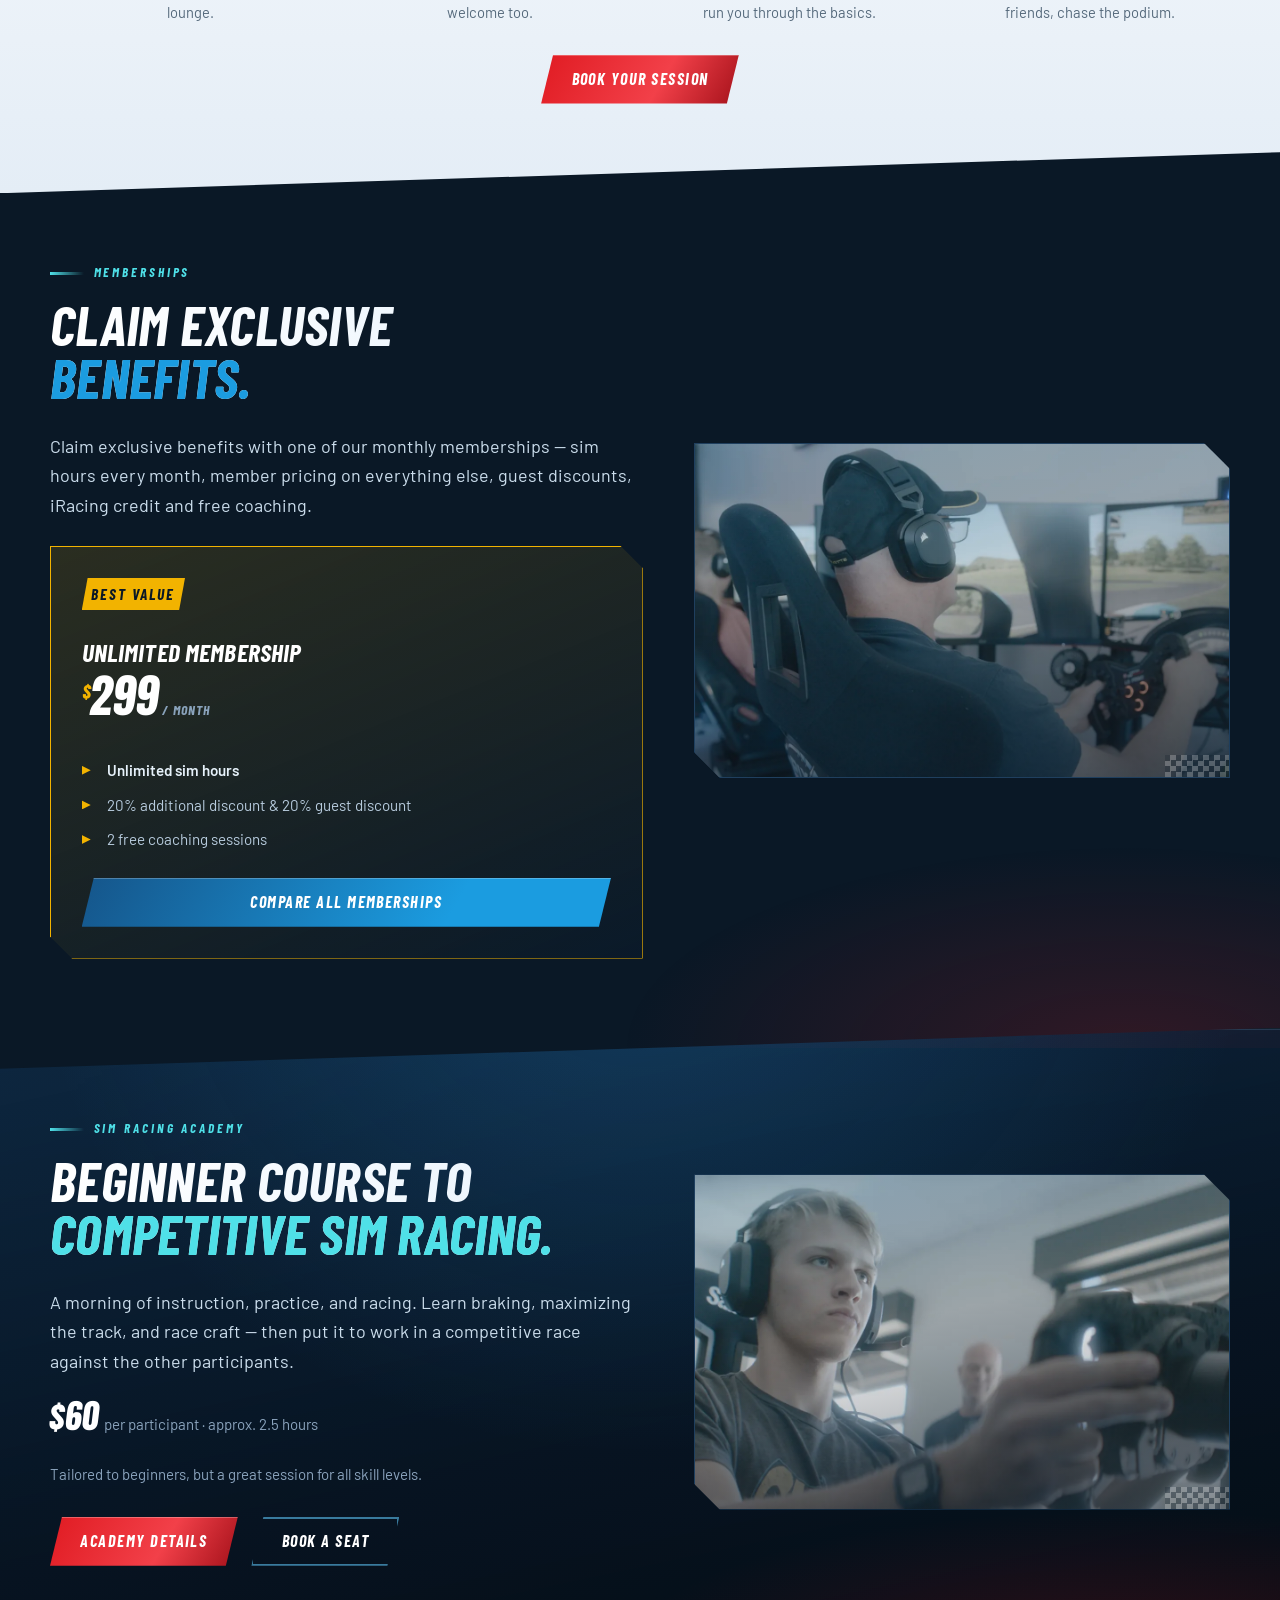
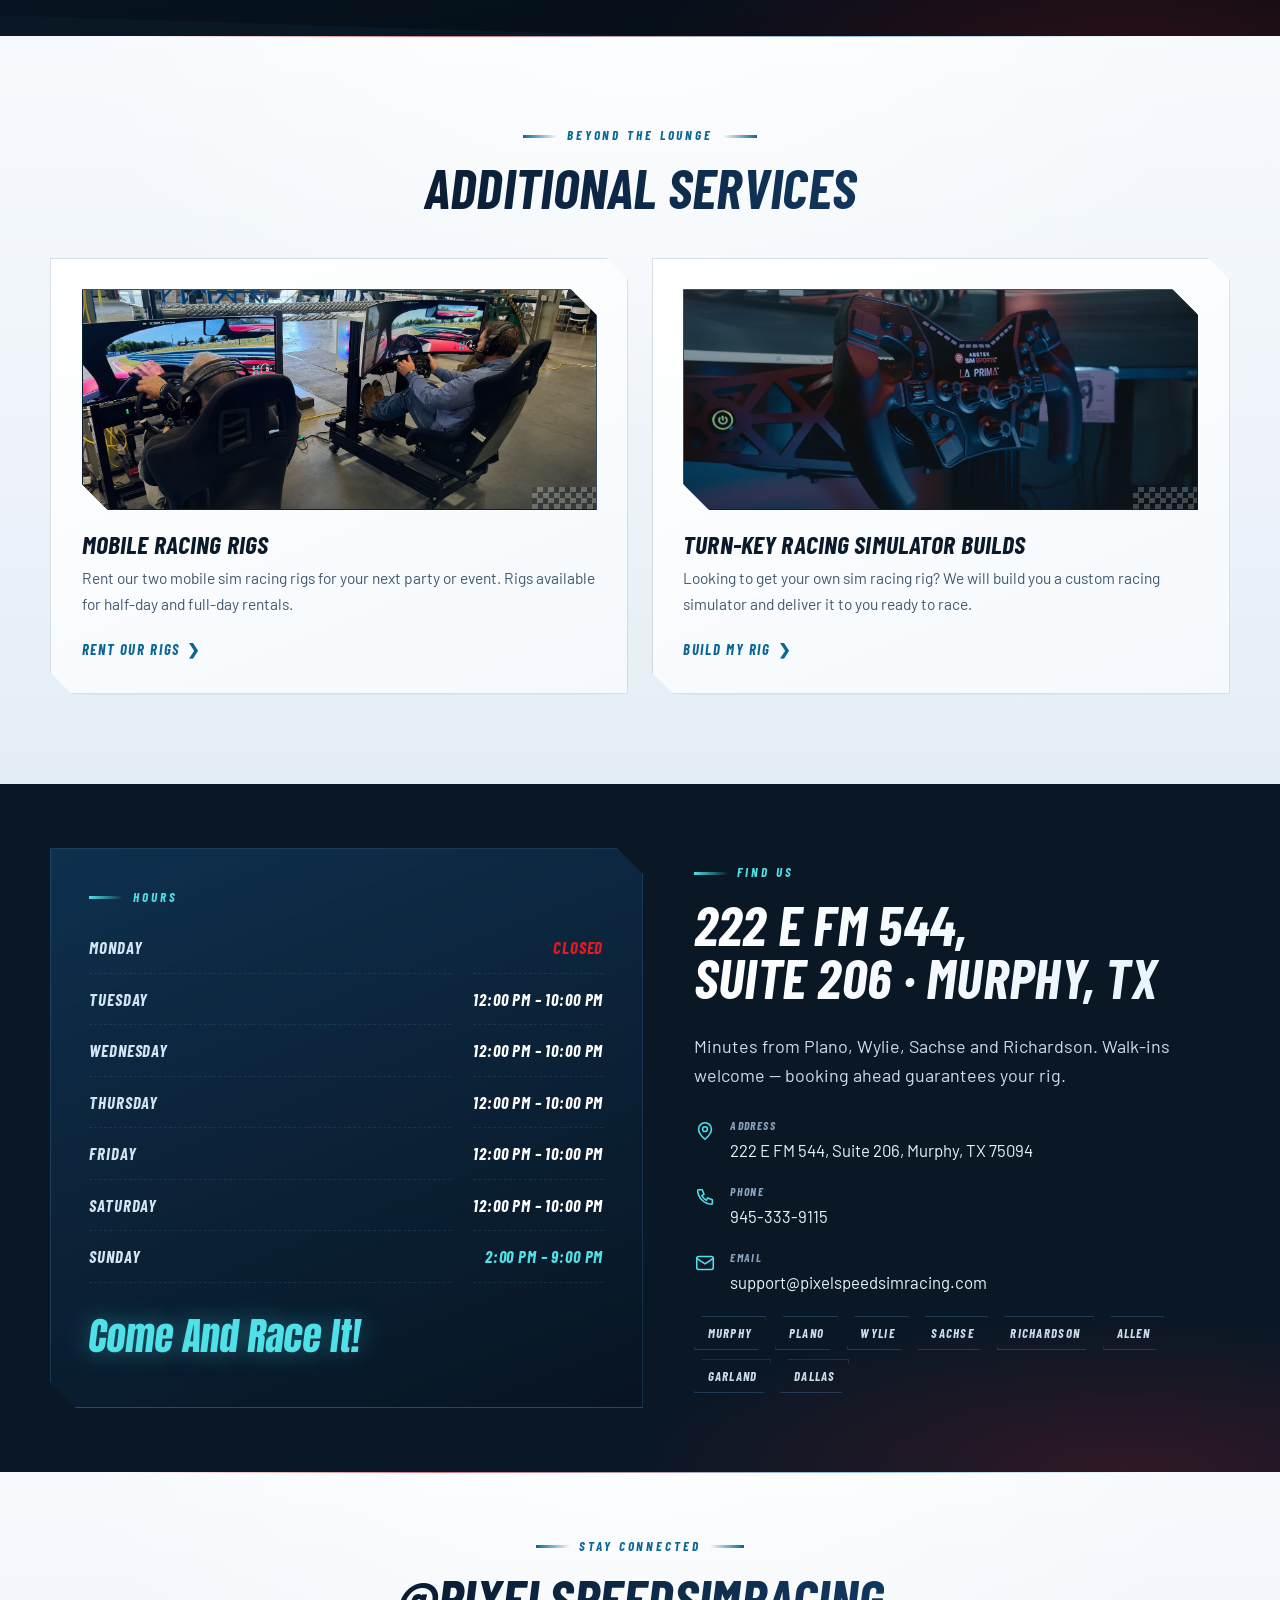
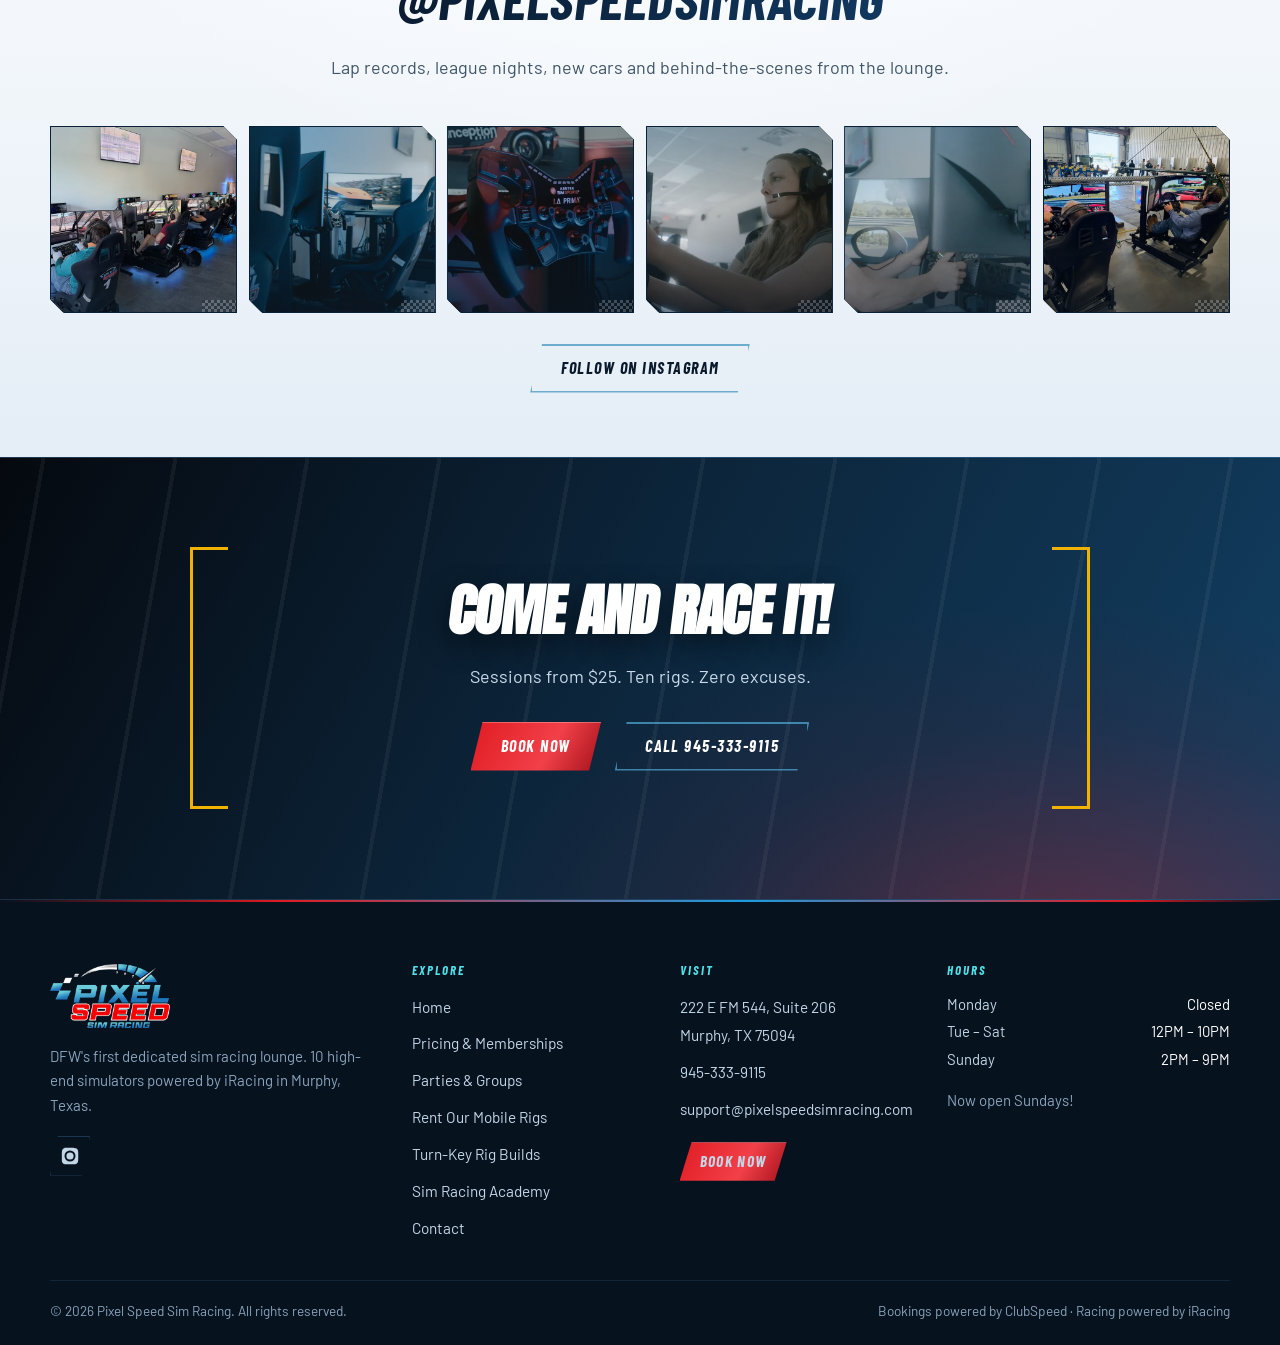
==== commit ddd4f222: "Push Call Now to the right of the hero button row Separates the actions: booking and browsing sit to" ====
--- a/index.html
+++ b/index.html
@@ -21,9 +21,9 @@
 <link rel="preconnect" href="https://fonts.googleapis.com">
 <link rel="preconnect" href="https://fonts.gstatic.com" crossorigin>
 <link href="https://fonts.googleapis.com/css2?family=Anton&family=Barlow:wght@400;500;600;700&family=Barlow+Condensed:ital,wght@0,600;0,700;1,600;1,700&display=swap" rel="stylesheet">
-<link rel="stylesheet" href="style.css?v=14">
+<link rel="stylesheet" href="style.css?v=15">
 <script>document.documentElement.classList.add('js');</script>
-<script src="main.js?v=14" defer></script>
+<script src="main.js?v=15" defer></script>
 
 <script type="application/ld+json">
 {
--- a/style.css
+++ b/style.css
@@ -200,6 +200,12 @@
 .btn--sm{padding:.72rem 1.25rem;font-size:.88rem}
 .btn--wide{width:100%}
 .btn-row{display:flex;flex-wrap:wrap;gap:.85rem;margin-top:1.9rem}
+/* In the hero, Call Now separates from the booking pair and sits out at the
+   right edge of the frame — booking and browsing together, calling on its own.
+   Only once there is room for it; on a wrapped row it stays in line. */
+@media (min-width:760px){
+  .hero .btn-row .btn--call{margin-left:auto}
+}
 
 .link-arrow{
   font-family:var(--f-disp);font-style:italic;font-weight:700;
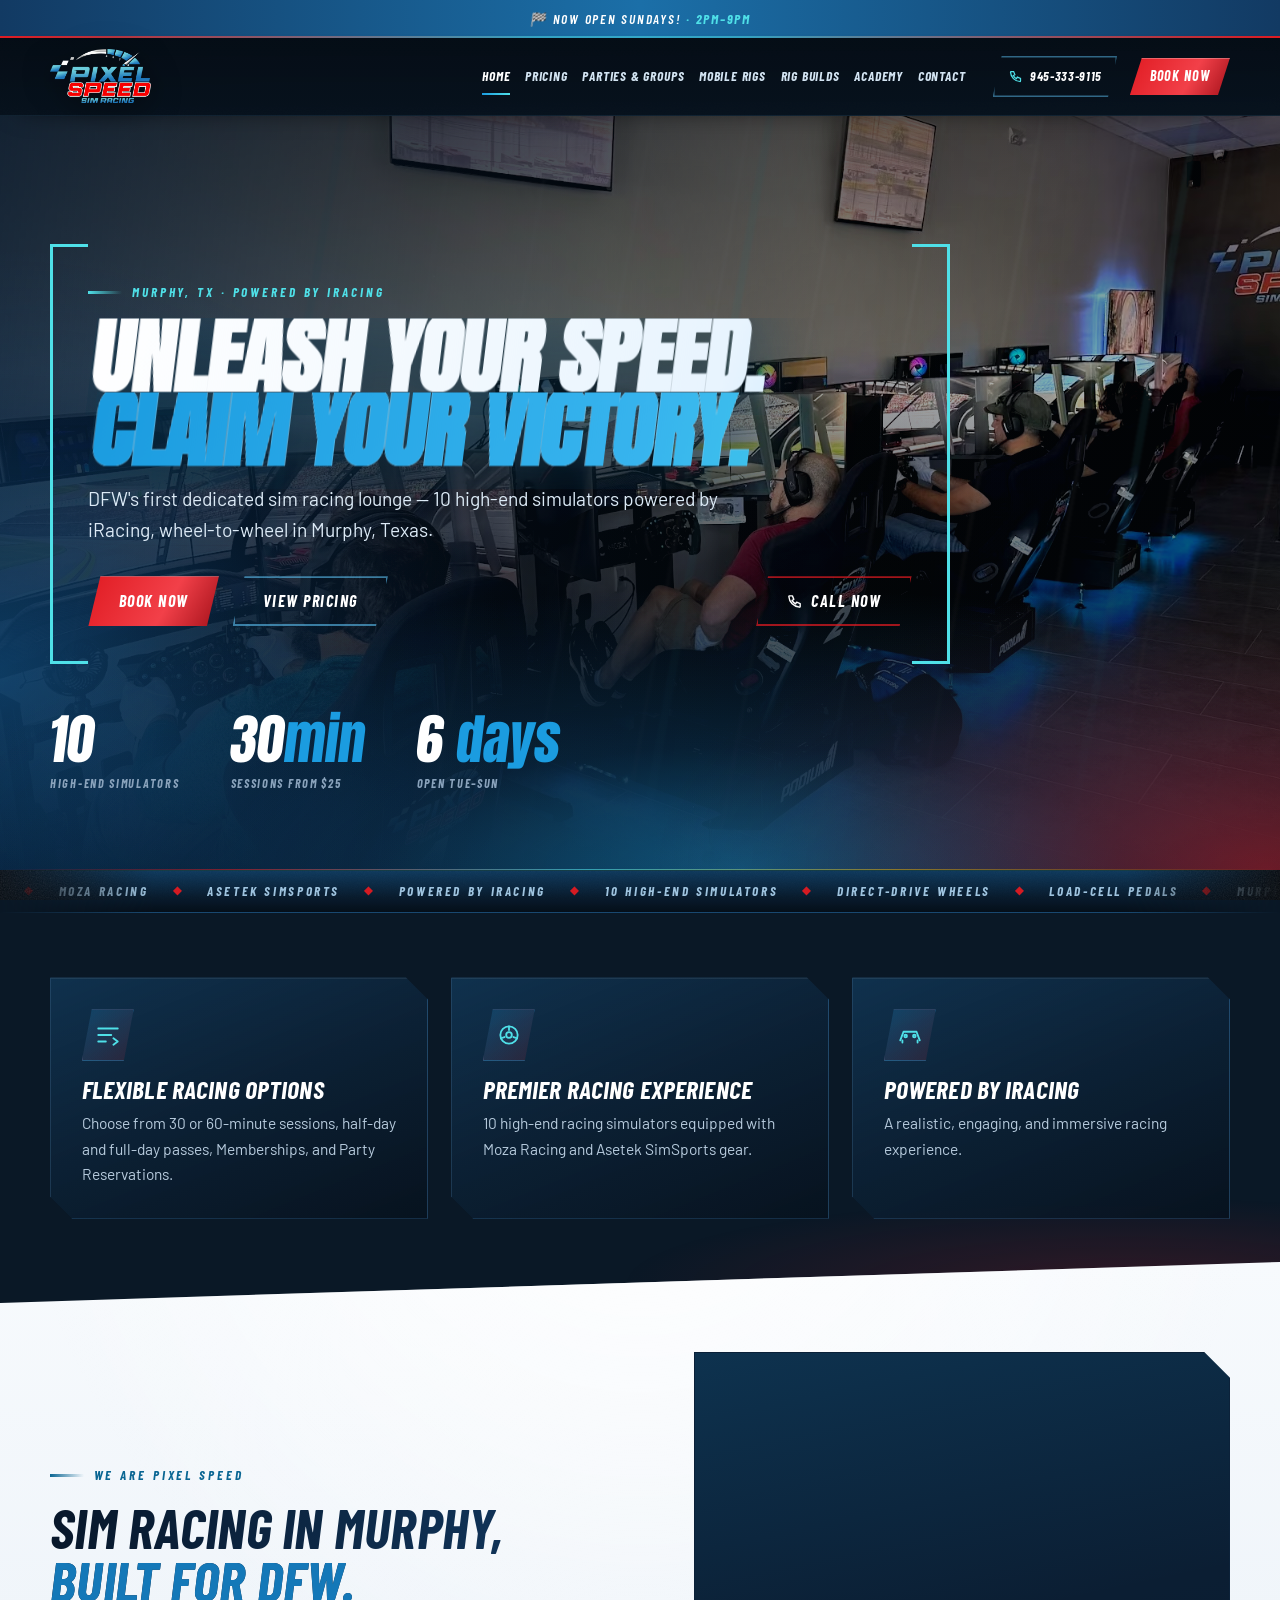
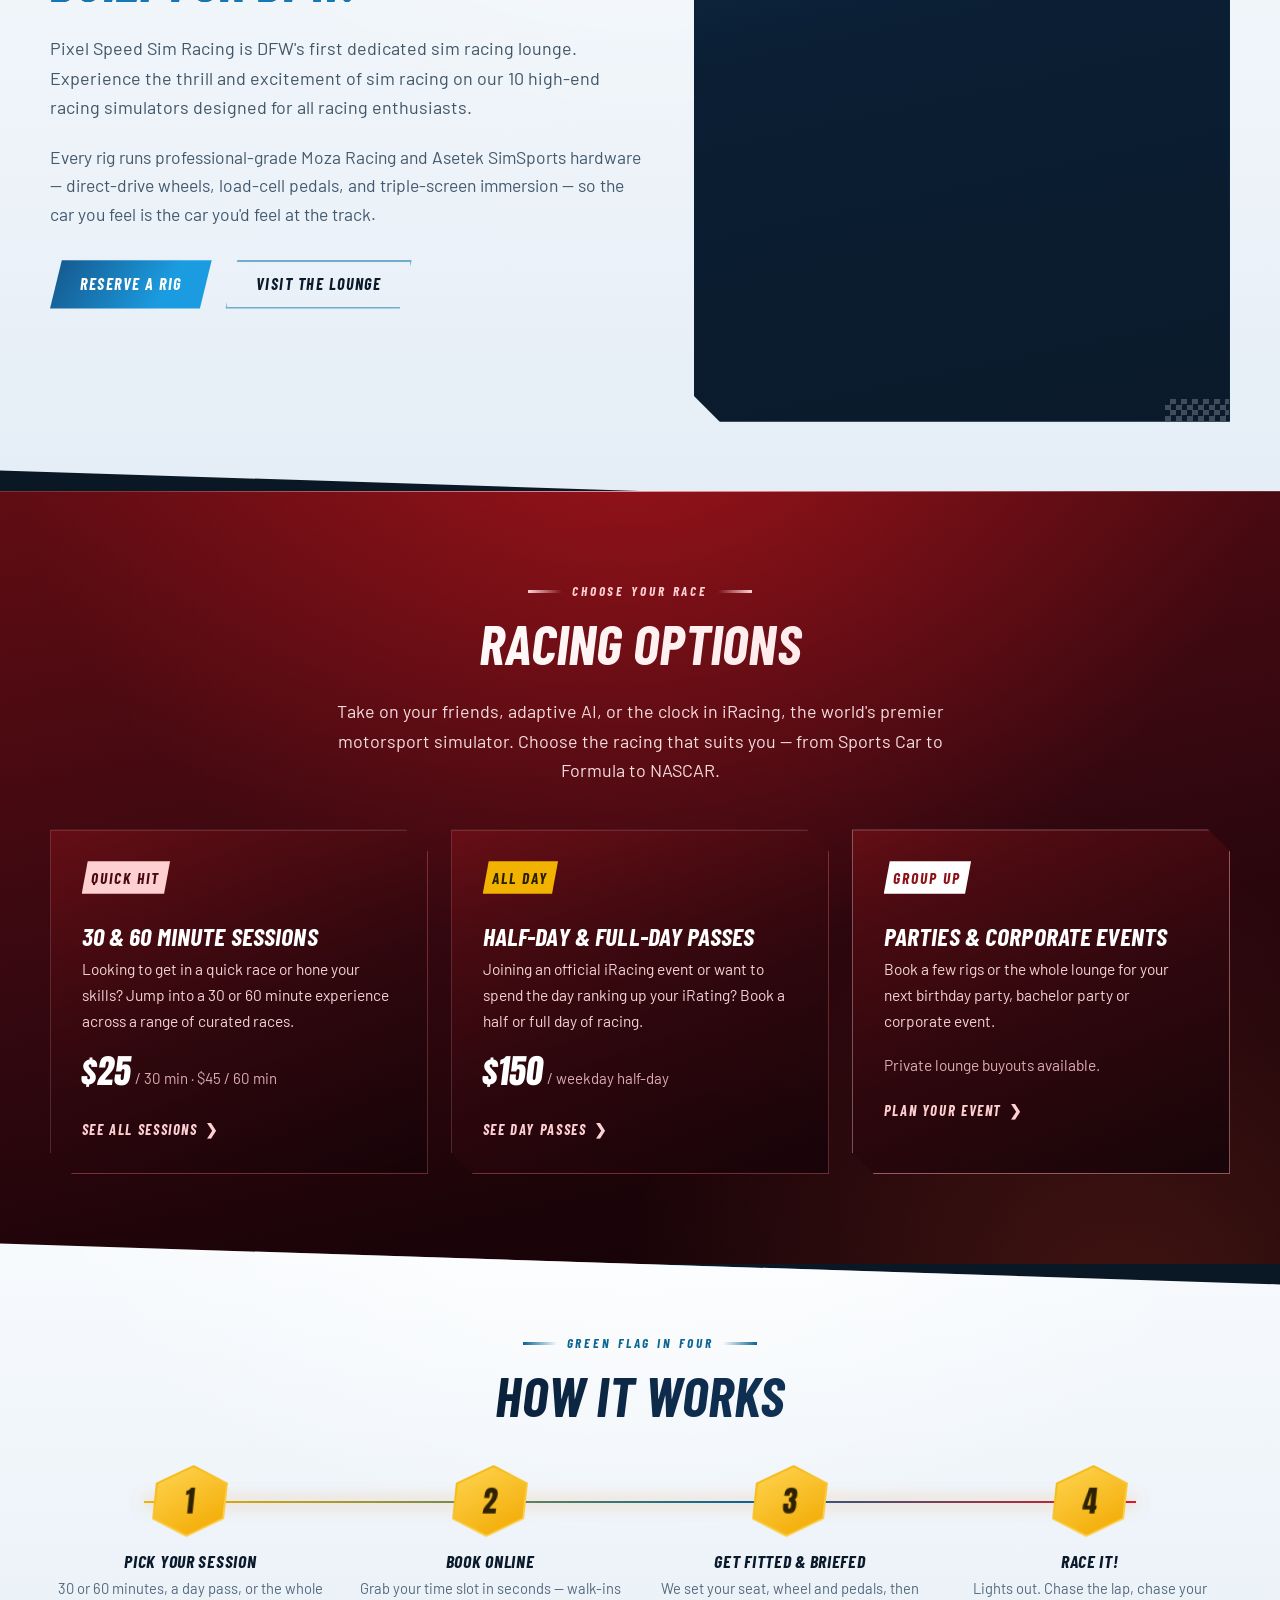
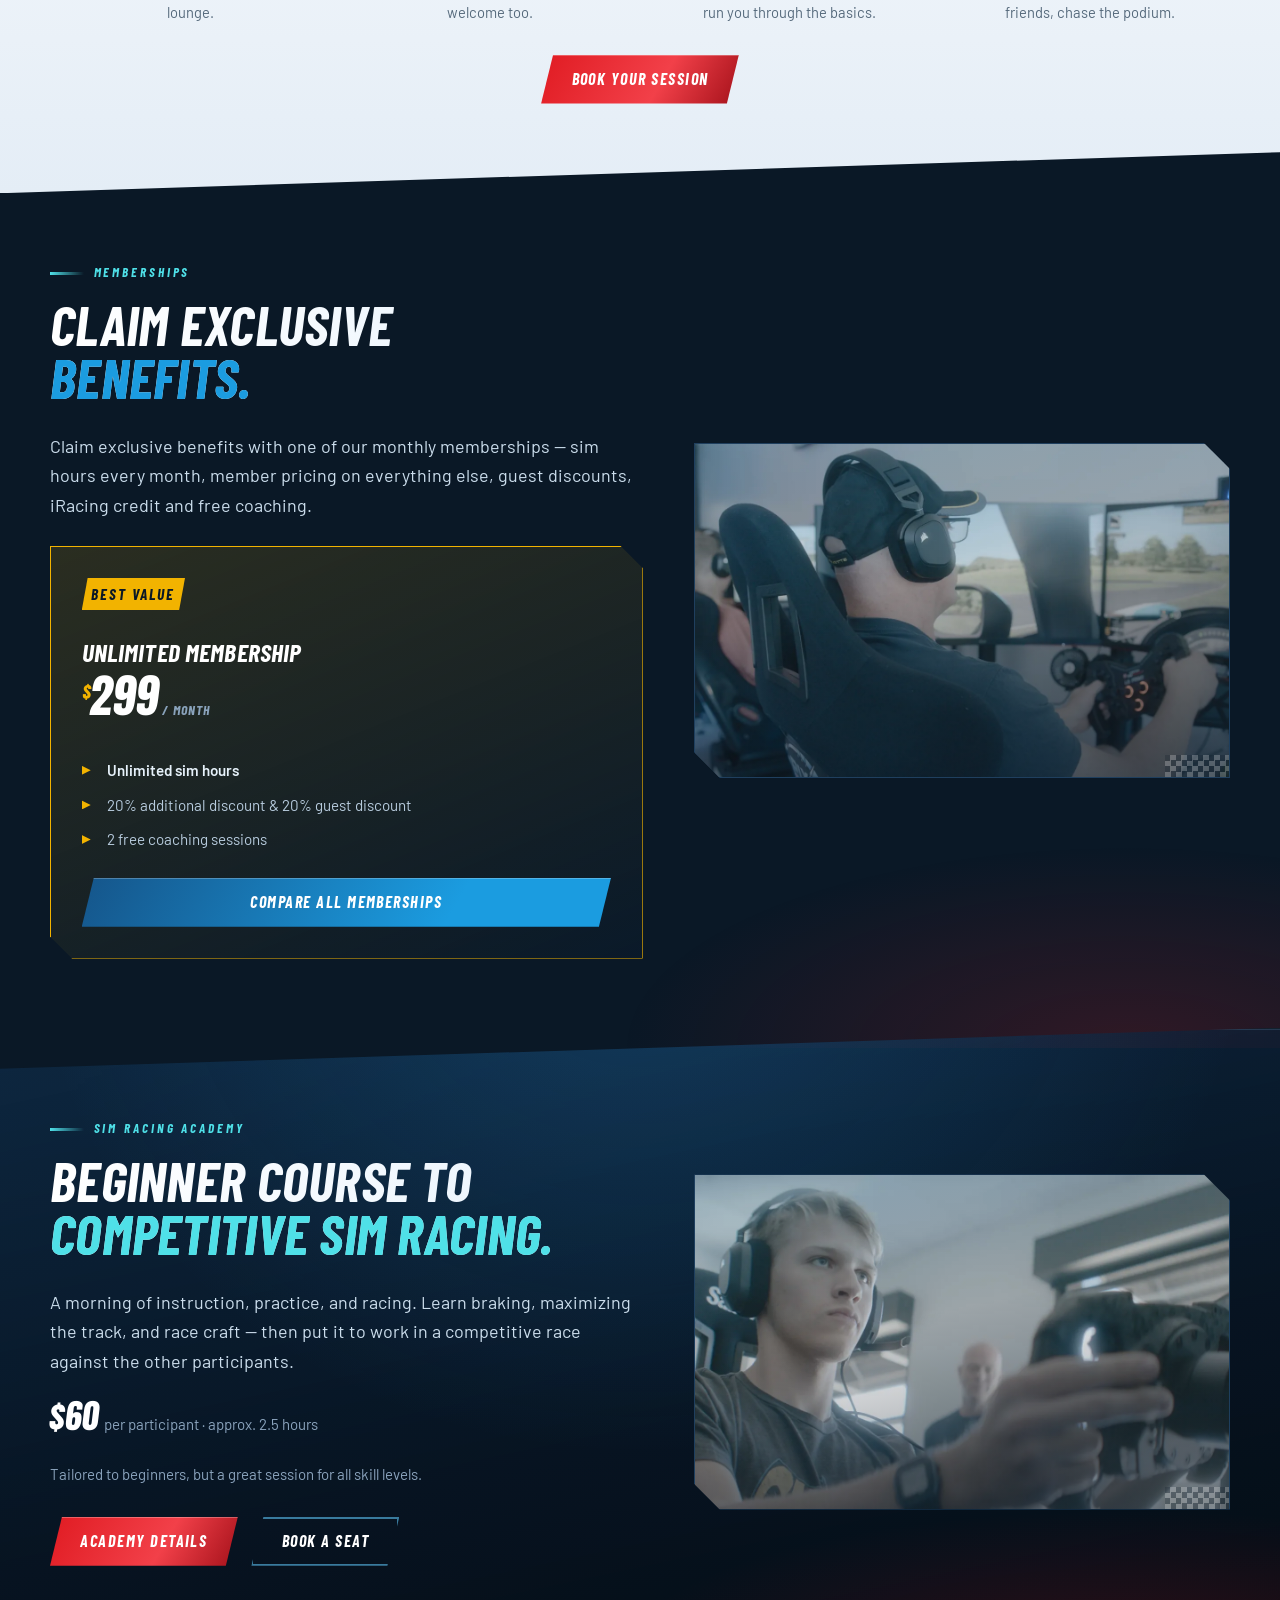
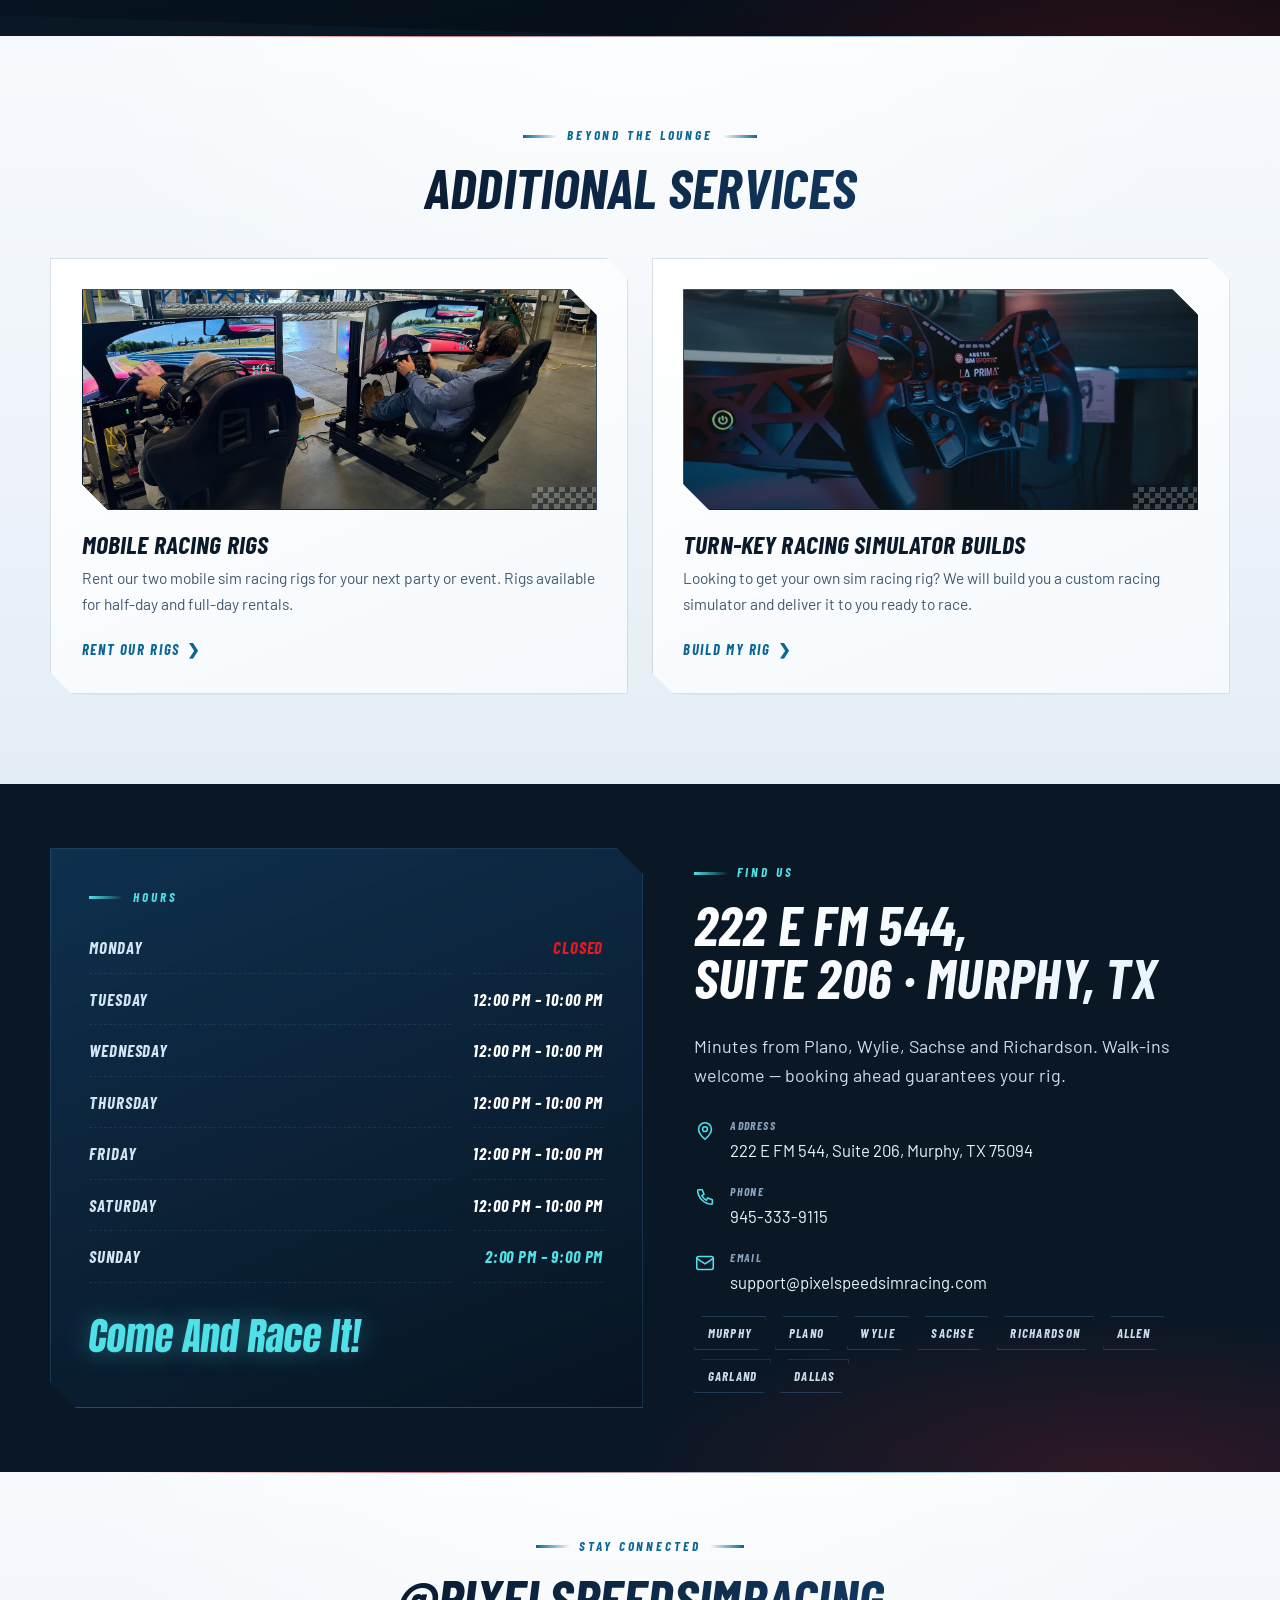
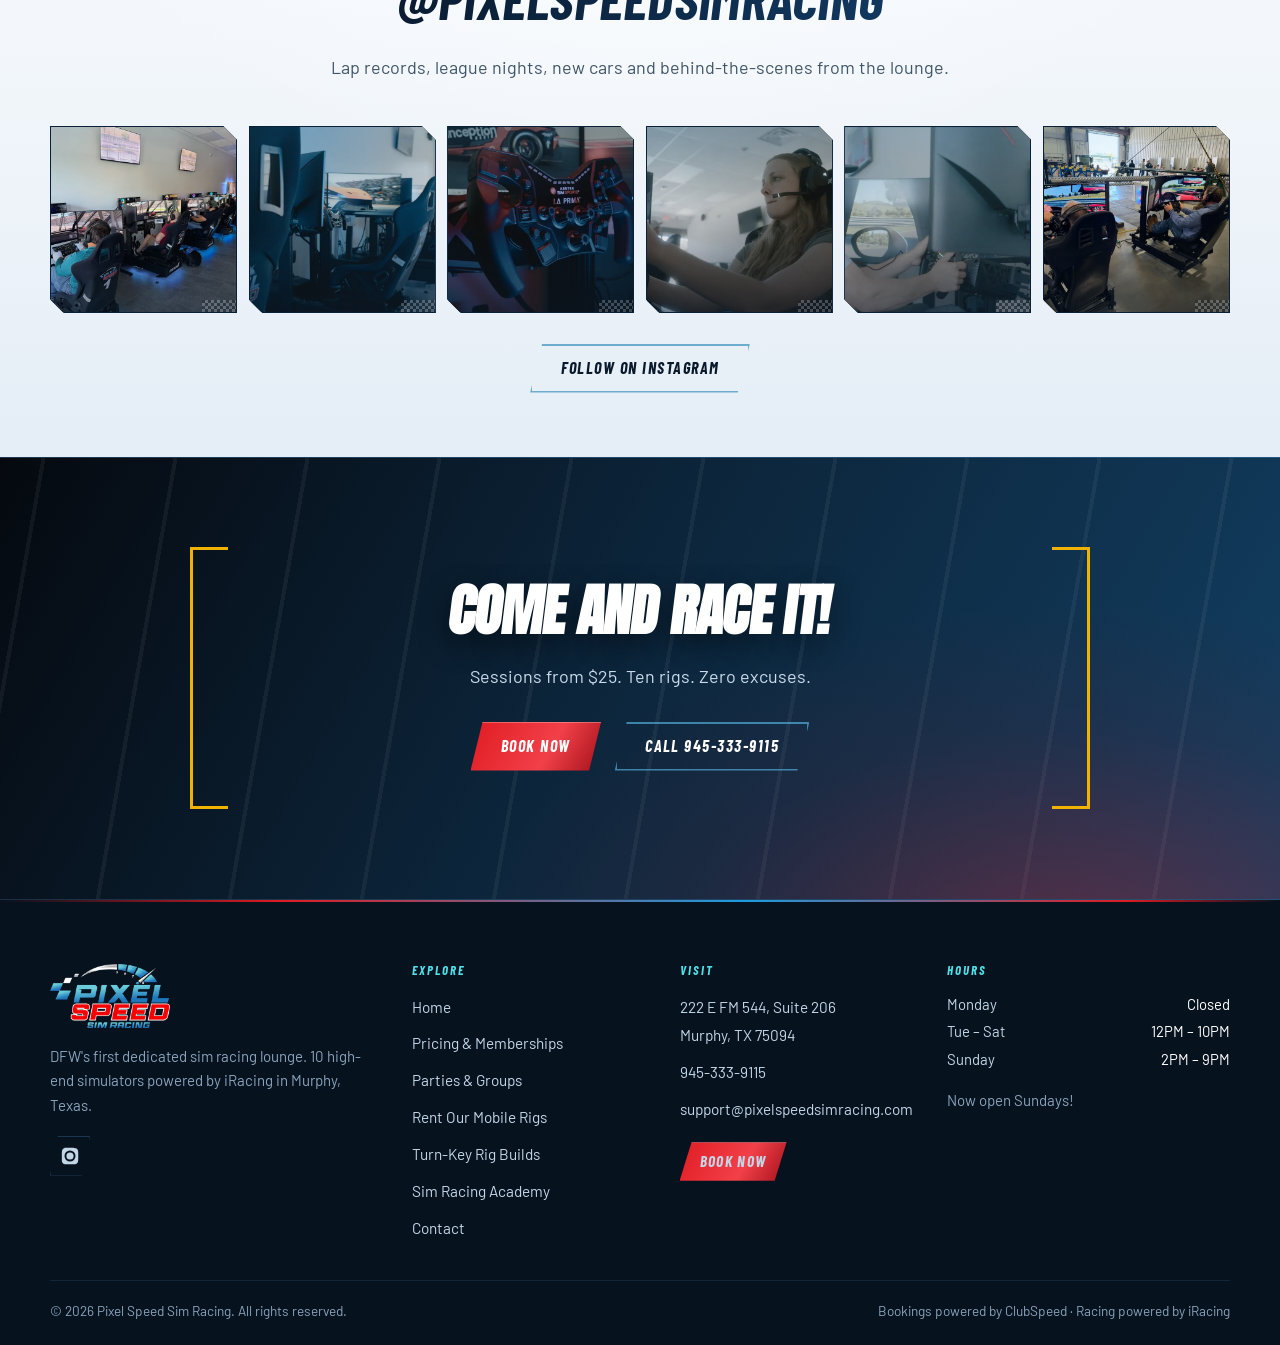
==== commit 9c63782f: "Add a red section ground, applied to Racing Options Introduces .sec--hot as a third ground alongside" ====
--- a/index.html
+++ b/index.html
@@ -21,9 +21,9 @@
 <link rel="preconnect" href="https://fonts.googleapis.com">
 <link rel="preconnect" href="https://fonts.gstatic.com" crossorigin>
 <link href="https://fonts.googleapis.com/css2?family=Anton&family=Barlow:wght@400;500;600;700&family=Barlow+Condensed:ital,wght@0,600;0,700;1,600;1,700&display=swap" rel="stylesheet">
-<link rel="stylesheet" href="style.css?v=15">
+<link rel="stylesheet" href="style.css?v=16">
 <script>document.documentElement.classList.add('js');</script>
-<script src="main.js?v=15" defer></script>
+<script src="main.js?v=16" defer></script>
 
 <script type="application/ld+json">
 {
@@ -236,7 +236,7 @@
 </section>
 
 <!-- ============ RACING OPTIONS ============ -->
-<section class="sec">
+<section class="sec sec--hot">
   <div class="wrap">
     <div class="sec__head sec__head--center" data-reveal>
       <p class="eyebrow eyebrow--center">Choose Your Race</p>
--- a/style.css
+++ b/style.css
@@ -324,7 +324,7 @@
 .sec{padding:clamp(3.6rem,7vw,6.4rem) 0;position:relative;scroll-margin-top:88px}
 .sec--tight{padding:clamp(2.6rem,5vw,4.2rem) 0}
 /* every dark section gets a red rake along its foot — anchored, so it scrolls */
-.sec:not(.sec--light):not(.cta)::after{
+.sec:not(.sec--light):not(.cta):not(.sec--hot)::after{
   content:"";position:absolute;left:0;right:0;bottom:0;height:34%;pointer-events:none;z-index:0;
   background:radial-gradient(58% 100% at 88% 100%, rgba(224,27,34,.18), transparent 68%);
 }
@@ -984,6 +984,67 @@
 }
 
 /* ============================================================
+   RED SECTION — the third ground, alongside dark and light.
+   Deep crimson rather than a flat bright red: the brand red stays the accent,
+   this is the room it sits in. Tokens re-pointed so components follow.
+   ============================================================ */
+.sec--hot{
+  --cyan:#FFD0D2;            /* eyebrows / small caps on red */
+  --blue-soft:#FFC2C5;
+  --body:#F2D4D6;
+  --body-dim:#DCACB0;
+  --line:rgba(255,150,155,.26);
+  --line-soft:rgba(255,150,155,.13);
+  color:var(--body);
+  background:
+    radial-gradient(80% 120% at 50% -14%, rgba(224,27,34,.50), transparent 62%),
+    radial-gradient(60% 90% at 88% 108%, rgba(255,90,60,.20), transparent 66%),
+    linear-gradient(168deg,#610C13 0%,#380810 46%,#1C0409 78%,#120307 100%);
+  box-shadow:inset 0 1px 0 rgba(255,190,193,.20);
+}
+.sec--hot::before{
+  content:"";position:absolute;top:0;left:10%;right:10%;height:1px;
+  background:linear-gradient(90deg,transparent,rgba(255,190,193,.7),transparent);
+}
+.sec--hot .lede{color:#F6DEDF}
+.sec--hot strong{color:#fff}
+.sec--hot .muted{color:var(--body-dim)}
+.sec.sec--hot h2{
+  background:linear-gradient(100deg,#FFFFFF 0%,#FFE7E8 46%,#FFB9BD 74%,#FFFFFF 100%);
+  background-size:200% 100%;
+  -webkit-background-clip:text;background-clip:text;
+  color:transparent;-webkit-text-fill-color:transparent;
+}
+.sec--hot .card{
+  background:linear-gradient(158deg,rgba(132,18,25,.52) 0%,rgba(46,7,13,.90) 54%,rgba(22,4,8,.96) 100%);
+  border-color:rgba(255,150,155,.24);
+  box-shadow:inset 0 1px 0 rgba(255,190,193,.16), 0 18px 40px -28px #000;
+}
+.sec--hot .card:hover{
+  border-color:rgba(255,140,146,.65);
+  box-shadow:inset 0 1px 0 rgba(255,205,208,.26), 0 34px 60px -32px #000, 0 0 30px rgba(255,90,96,.28);
+}
+.sec--hot .card::before{background:linear-gradient(90deg,#FFD0D2,var(--gold) 60%,#fff)}
+.sec--hot .card::after{
+  background:radial-gradient(260px 260px at var(--mx) var(--my), rgba(255,170,175,.18), transparent 68%);
+}
+.sec--hot .card__icon{
+  background:linear-gradient(140deg,rgba(255,150,155,.20),rgba(242,179,0,.10));
+  border-color:rgba(255,150,155,.24);
+}
+.sec--hot .card__icon svg{stroke:#FFD0D2}
+.sec--hot .card__price{color:#fff}
+.sec--hot .card--red{border-color:rgba(255,190,193,.42)}
+.sec--hot .card--red:hover{border-color:#FFD0D2}
+.sec--hot .tag{background:var(--gold);color:#2A1E00}
+.sec--hot .tag--cyan{background:#FFD0D2;color:#4A0810}
+.sec--hot .tag--red{background:#fff;color:#8E1017}
+.sec--hot .link-arrow{color:#FFD0D2}
+.sec--hot .link-arrow:hover{color:#fff}
+.sec--hot .btn--ghost{color:#fff;box-shadow:inset 0 0 0 2px rgba(255,190,193,.6)}
+.sec--hot .btn--ghost:hover{background:rgba(255,255,255,.14);box-shadow:inset 0 0 0 2px #fff}
+
+/* ============================================================
    LIGHT SECTIONS
    Rule: dark sections sell — hero, photography, memberships, CTAs.
    Light sections inform — the booking process, the price list.
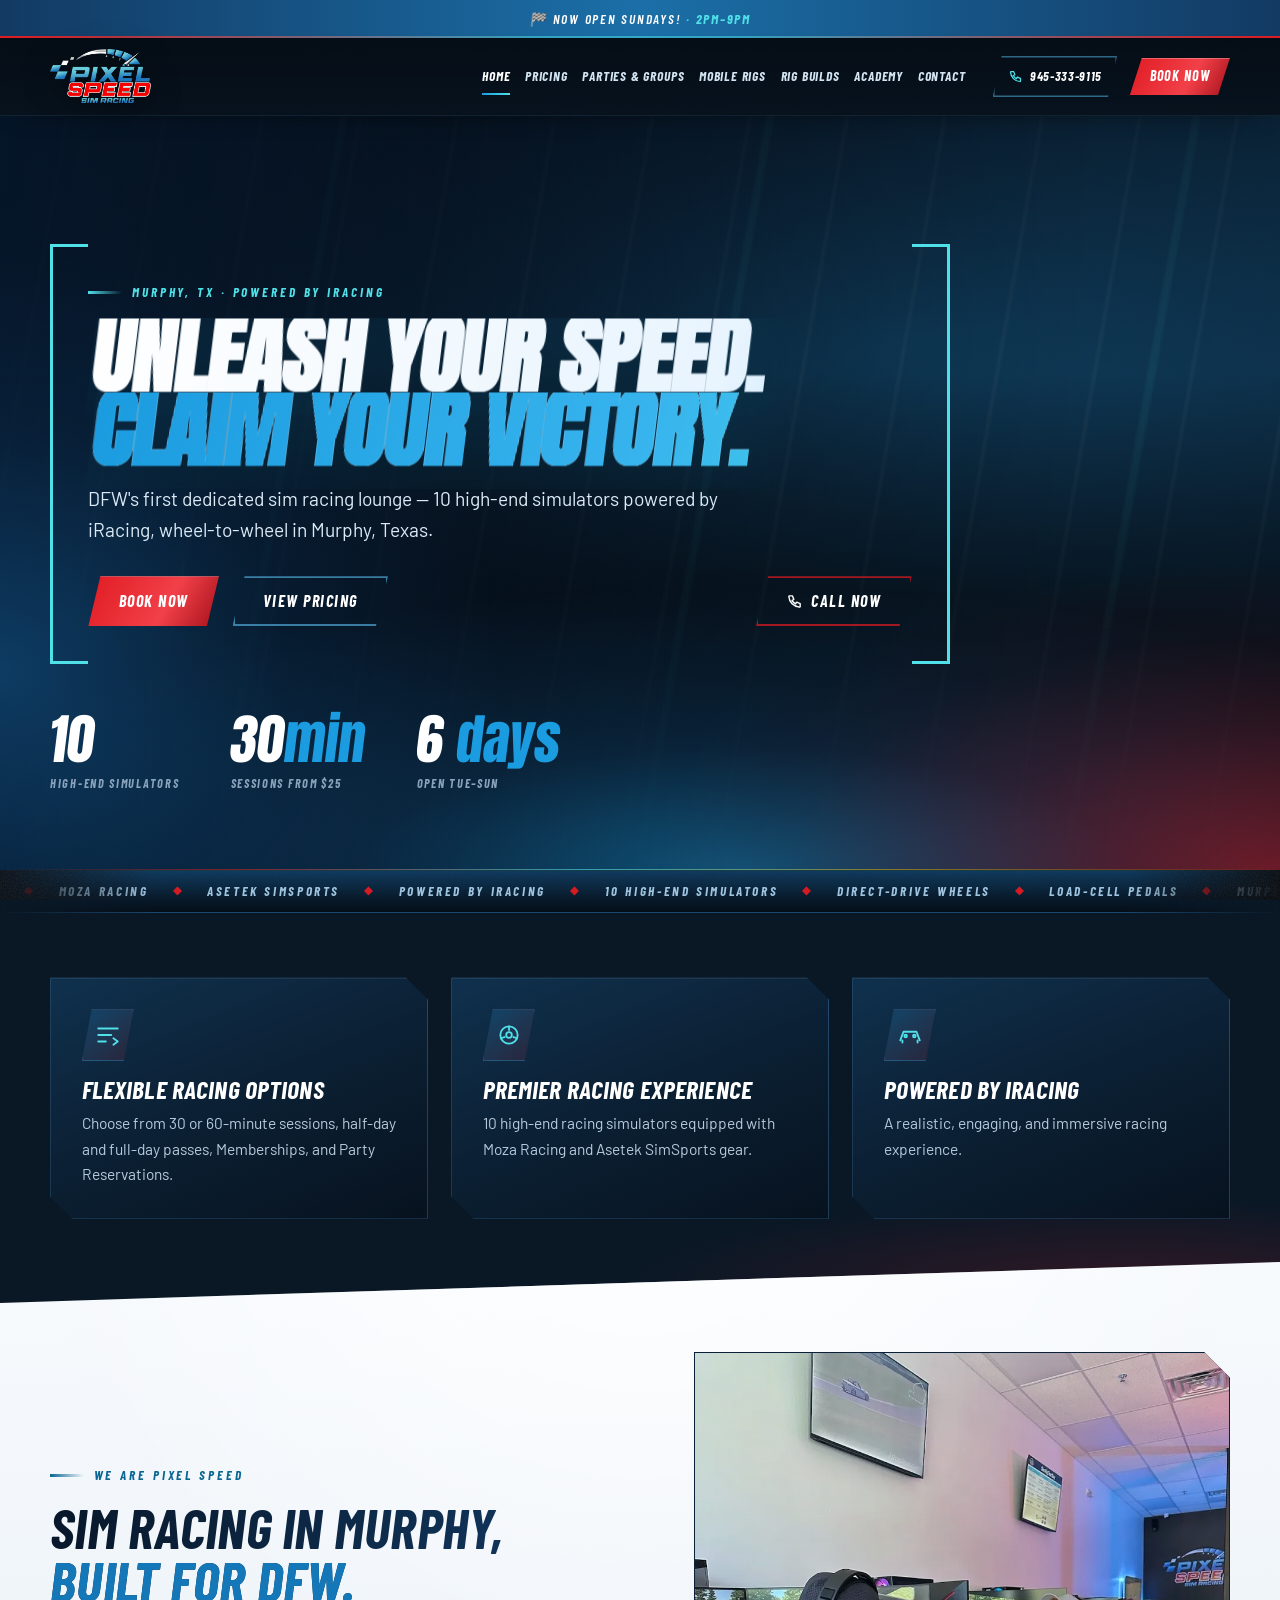
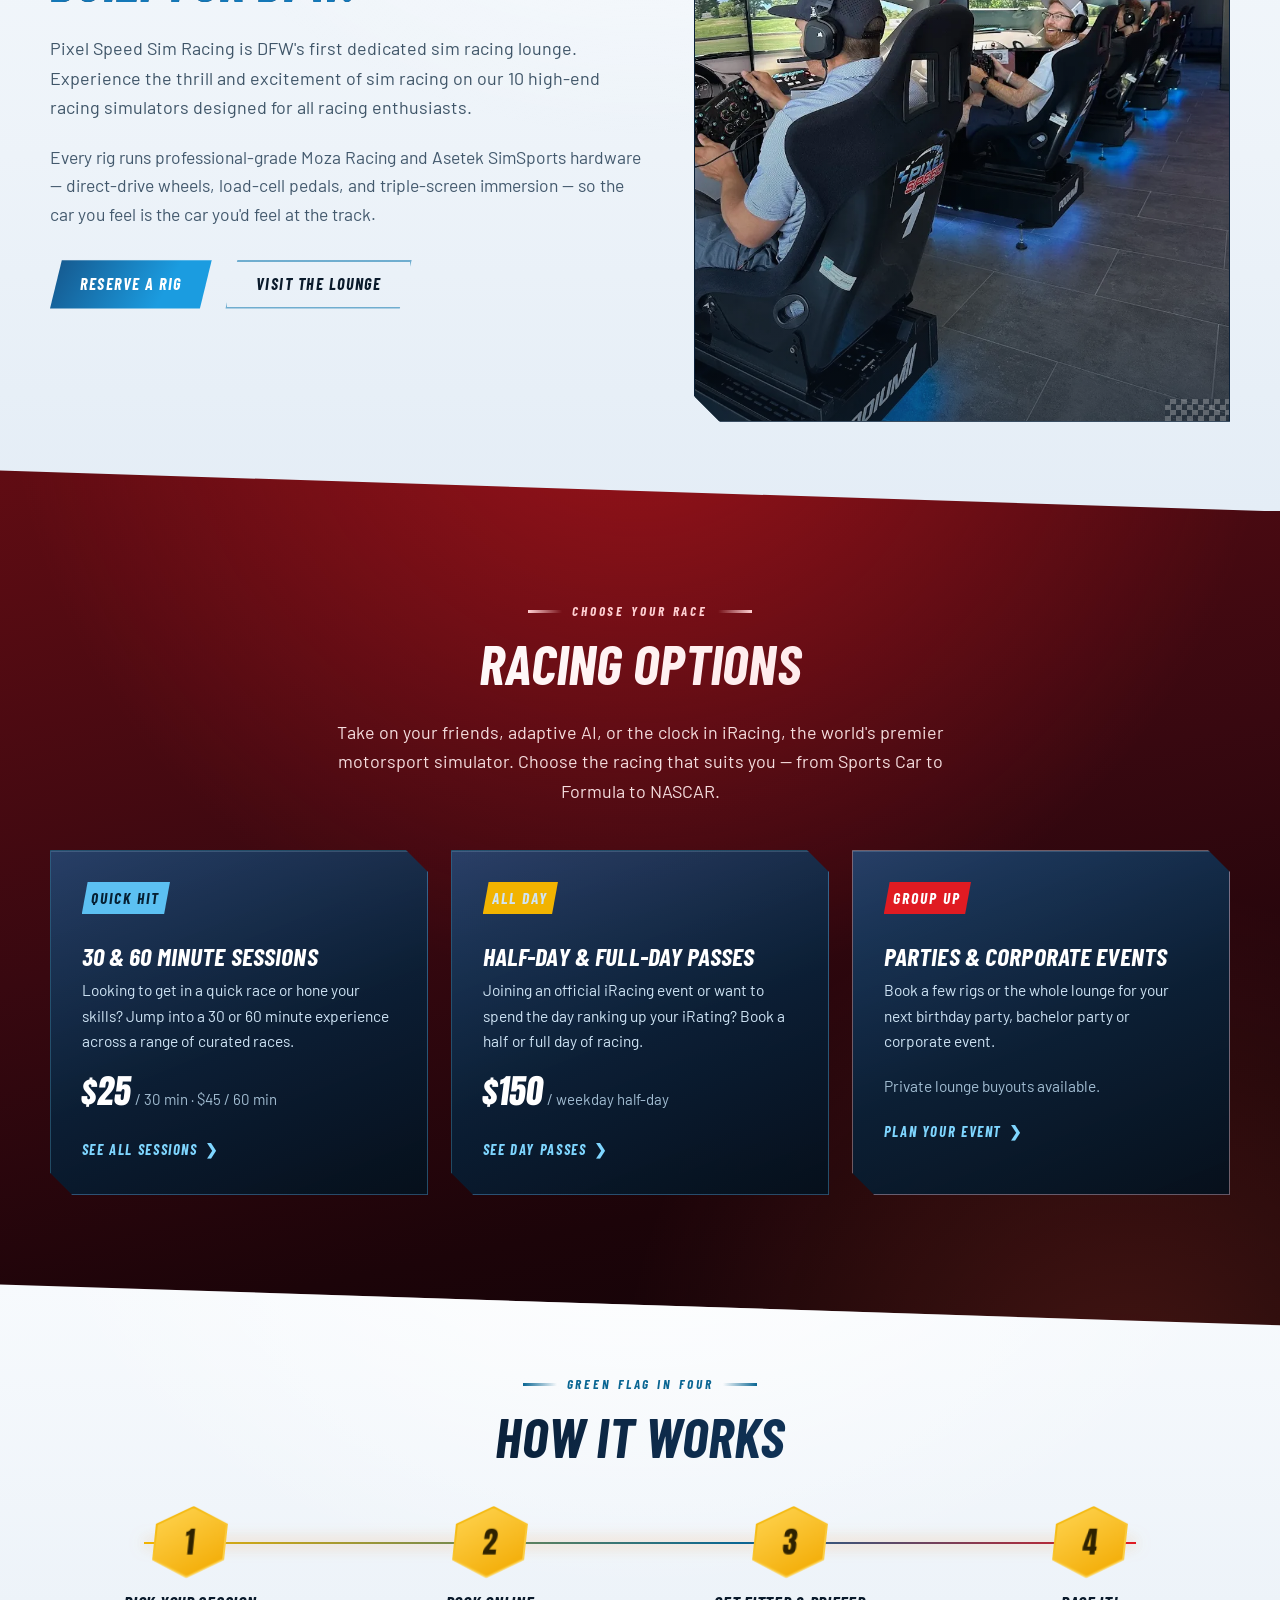
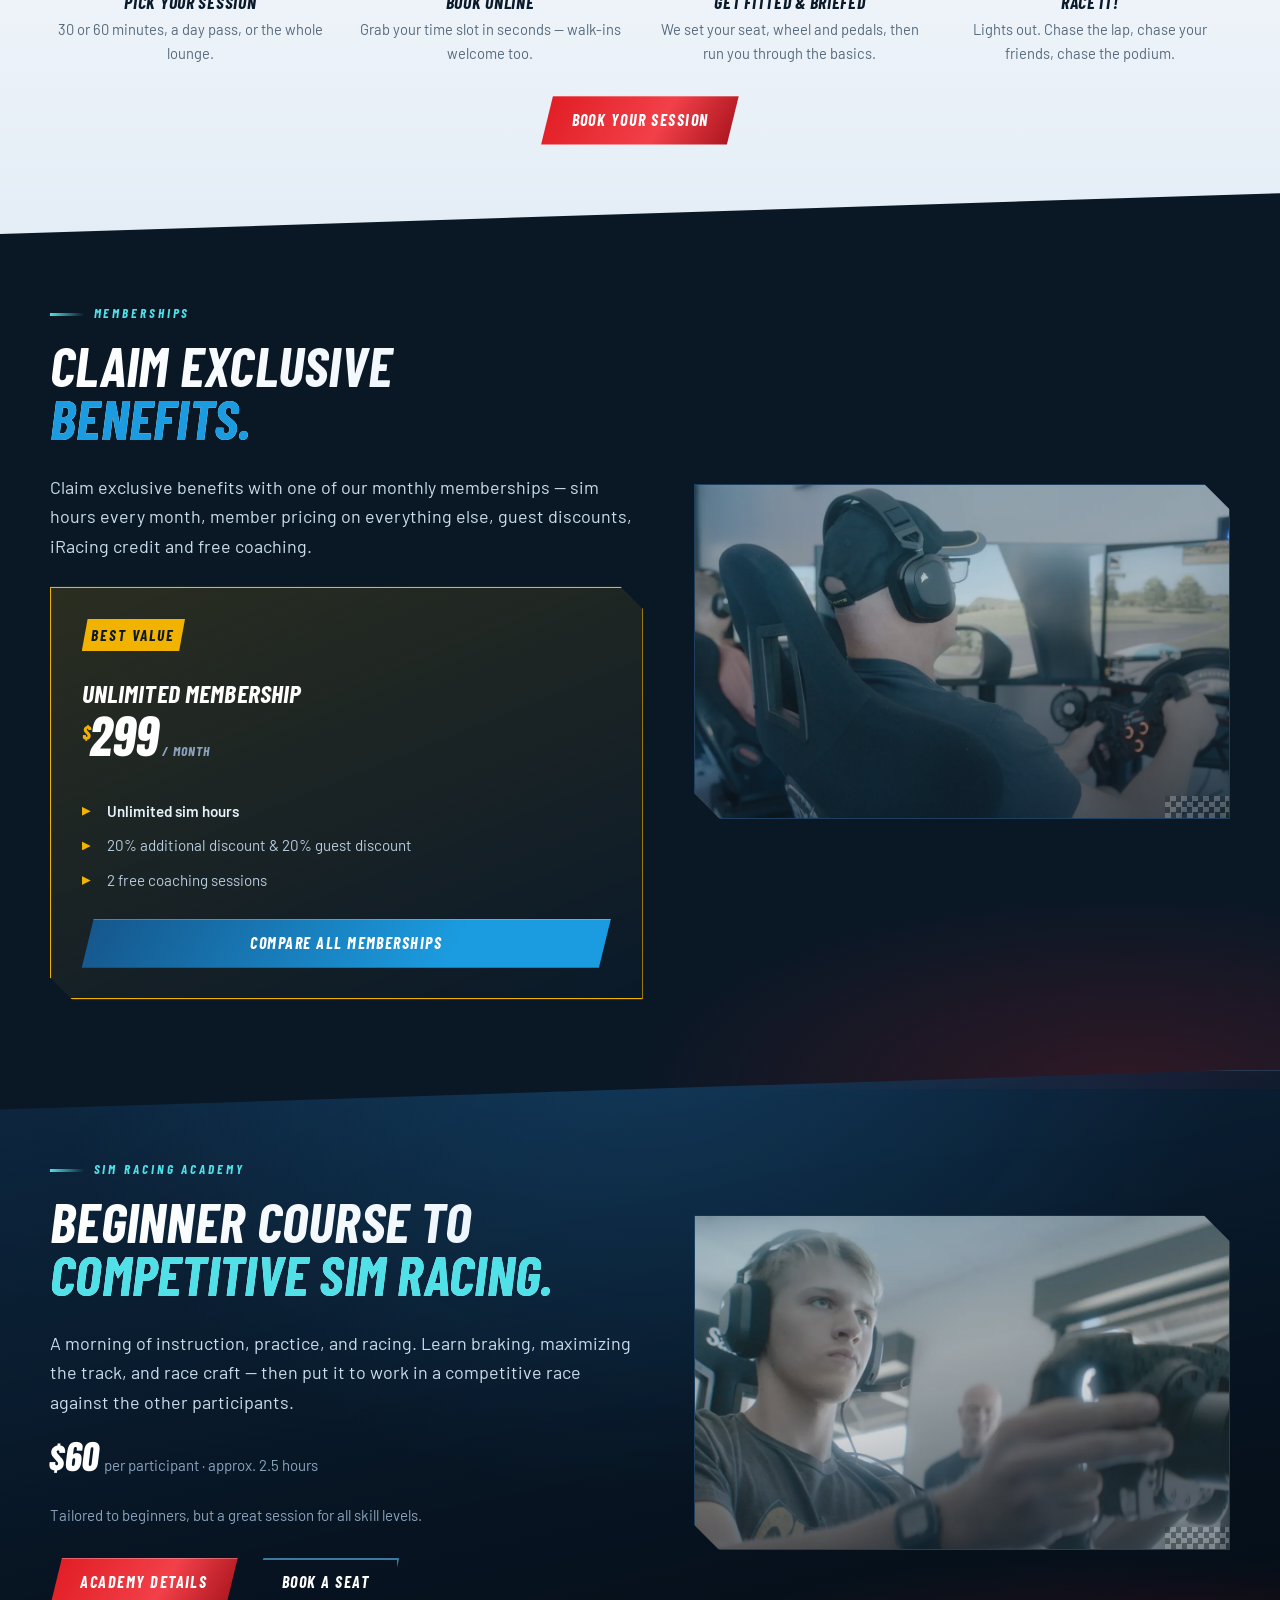
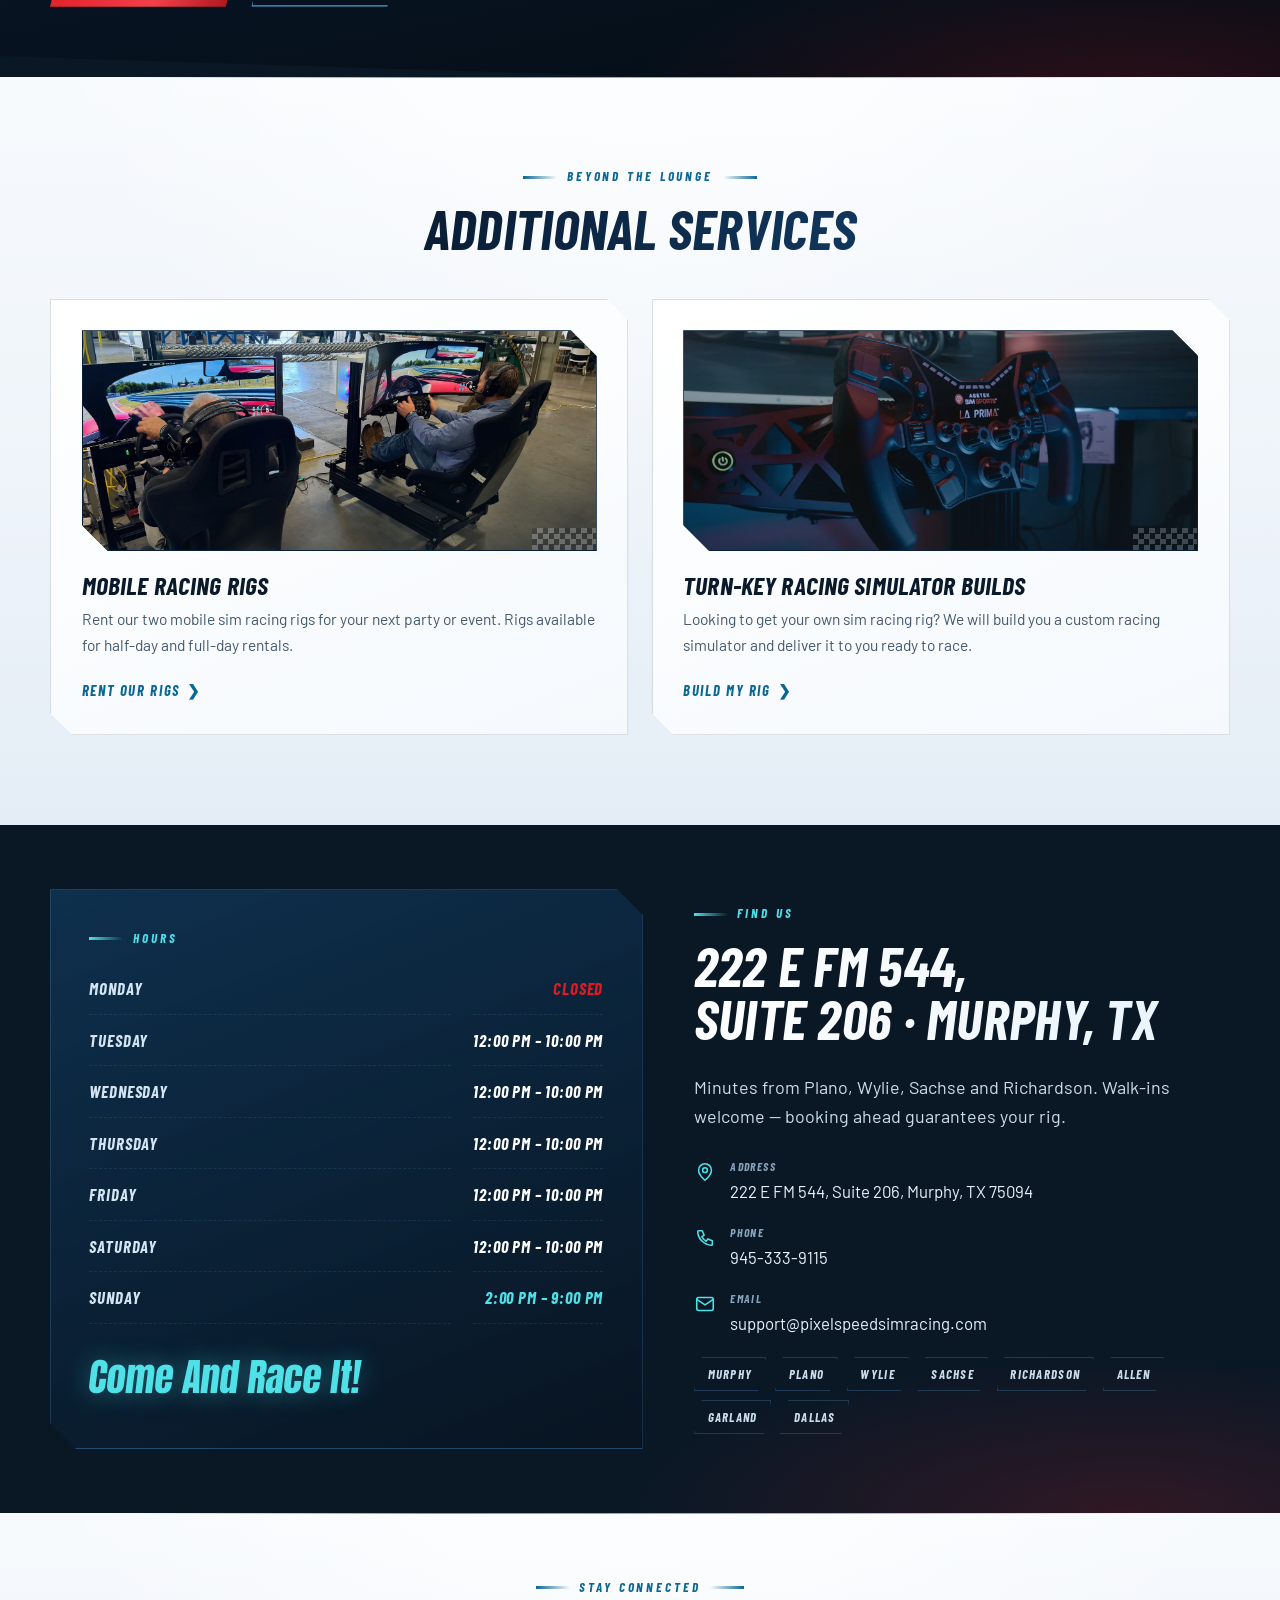
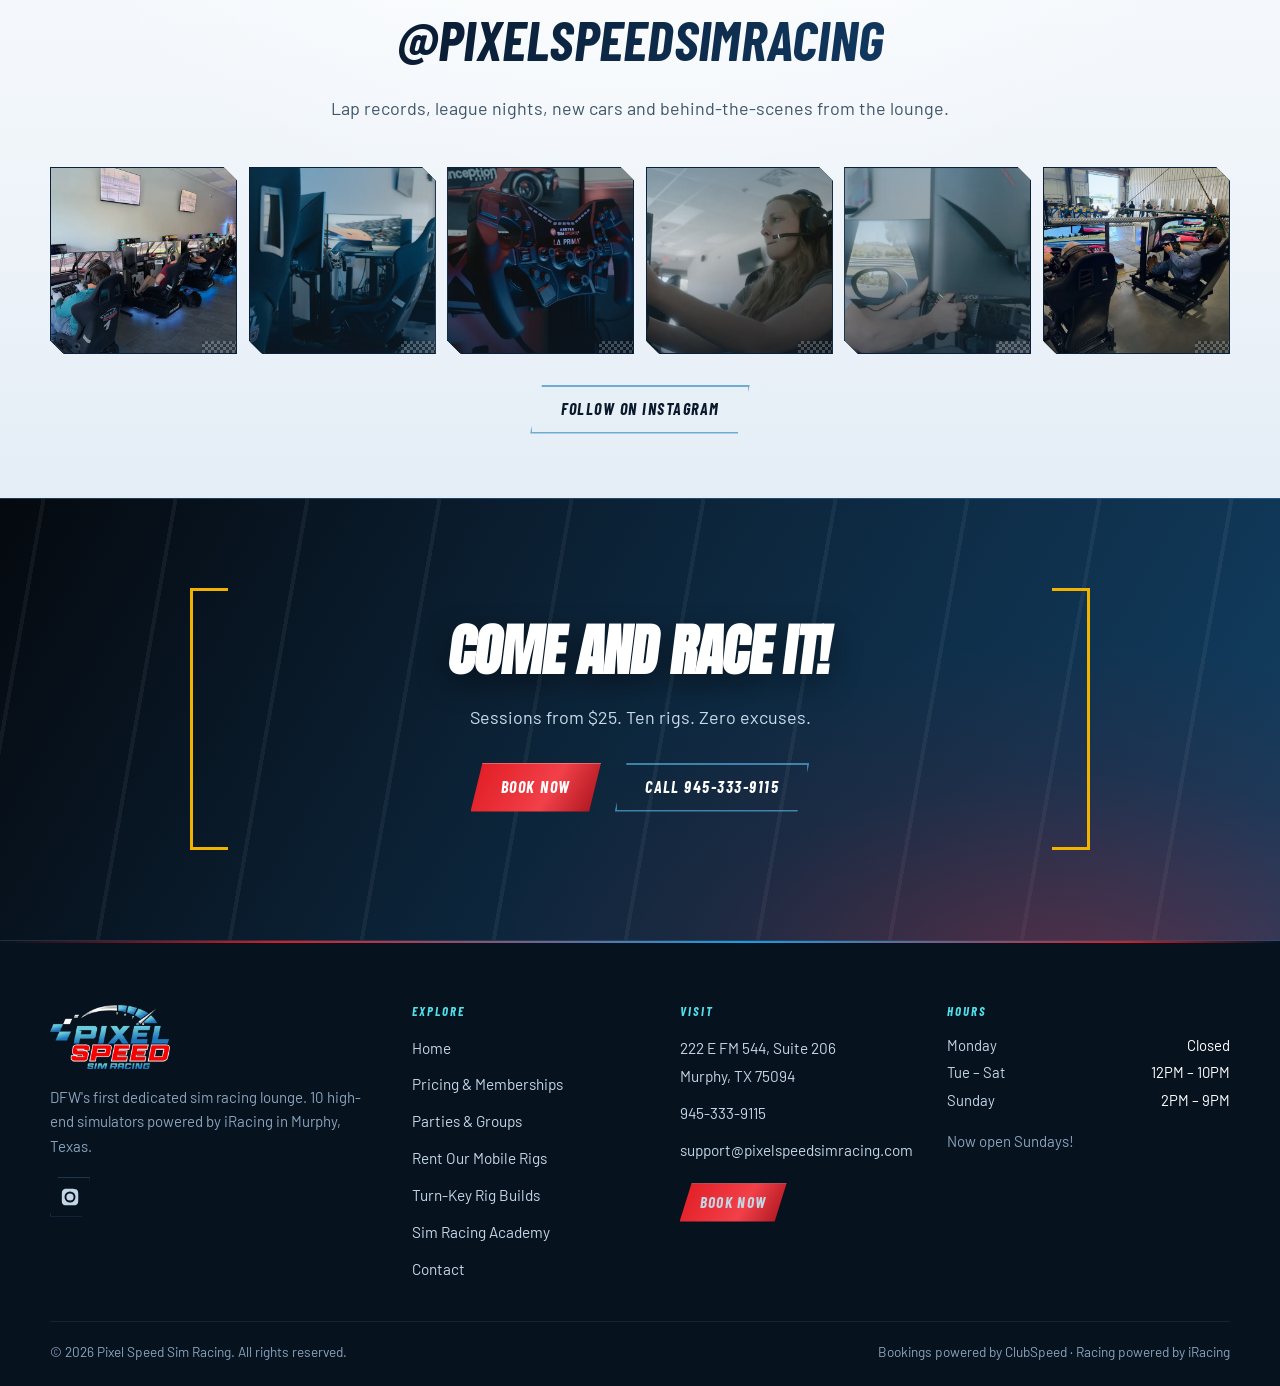
==== commit 5471a50d: "Close the seam around the red section, and put blue cards on it Seam: the light sections' diagonal c" ====
--- a/index.html
+++ b/index.html
@@ -21,9 +21,9 @@
 <link rel="preconnect" href="https://fonts.googleapis.com">
 <link rel="preconnect" href="https://fonts.gstatic.com" crossorigin>
 <link href="https://fonts.googleapis.com/css2?family=Anton&family=Barlow:wght@400;500;600;700&family=Barlow+Condensed:ital,wght@0,600;0,700;1,600;1,700&display=swap" rel="stylesheet">
-<link rel="stylesheet" href="style.css?v=16">
+<link rel="stylesheet" href="style.css?v=18">
 <script>document.documentElement.classList.add('js');</script>
-<script src="main.js?v=16" defer></script>
+<script src="main.js?v=18" defer></script>
 
 <script type="application/ld+json">
 {
--- a/style.css
+++ b/style.css
@@ -1015,24 +1015,37 @@
   -webkit-background-clip:text;background-clip:text;
   color:transparent;-webkit-text-fill-color:transparent;
 }
+/* Blue cards on the crimson ground — the two brand colours meeting head-on,
+   with the card carrying its own local tokens so its contents follow. */
 .sec--hot .card{
-  background:linear-gradient(158deg,rgba(132,18,25,.52) 0%,rgba(46,7,13,.90) 54%,rgba(22,4,8,.96) 100%);
-  border-color:rgba(255,150,155,.24);
-  box-shadow:inset 0 1px 0 rgba(255,190,193,.16), 0 18px 40px -28px #000;
+  --cyan:#7FD6FF;
+  --body:#CFE4F5;
+  --body-dim:#A2BDD2;
+  --line:rgba(92,192,242,.30);
+  color:var(--body);
+  background:linear-gradient(158deg,rgba(24,96,155,.62) 0%,rgba(9,32,55,.93) 54%,rgba(5,16,28,.97) 100%);
+  border-color:rgba(92,192,242,.32);
+  box-shadow:inset 0 1px 0 rgba(180,225,255,.18), 0 22px 46px -28px #000;
 }
 .sec--hot .card:hover{
-  border-color:rgba(255,140,146,.65);
-  box-shadow:inset 0 1px 0 rgba(255,205,208,.26), 0 34px 60px -32px #000, 0 0 30px rgba(255,90,96,.28);
-}
-.sec--hot .card::before{background:linear-gradient(90deg,#FFD0D2,var(--gold) 60%,#fff)}
+  border-color:rgba(92,192,242,.75);
+  box-shadow:inset 0 1px 0 rgba(200,235,255,.28), 0 36px 62px -32px #000, 0 0 32px rgba(27,156,224,.38);
+}
+.sec--hot .card::before{background:linear-gradient(90deg,var(--blue),var(--cyan) 55%,#fff)}
 .sec--hot .card::after{
-  background:radial-gradient(260px 260px at var(--mx) var(--my), rgba(255,170,175,.18), transparent 68%);
-}
+  background:radial-gradient(260px 260px at var(--mx) var(--my), rgba(120,205,255,.20), transparent 68%);
+}
+.sec--hot .card p{color:var(--body)}
+.sec--hot .card .muted{color:var(--body-dim)}
+.sec--hot .card .link-arrow{color:#7FD6FF}
+.sec--hot .card .link-arrow:hover{color:#fff}
+.sec--hot .card .tag--cyan{background:#5CC0F2;color:#062033}
+.sec--hot .card .tag--red{background:var(--red);color:#fff}
 .sec--hot .card__icon{
-  background:linear-gradient(140deg,rgba(255,150,155,.20),rgba(242,179,0,.10));
-  border-color:rgba(255,150,155,.24);
-}
-.sec--hot .card__icon svg{stroke:#FFD0D2}
+  background:linear-gradient(140deg,rgba(92,192,242,.22),rgba(27,156,224,.10));
+  border-color:rgba(92,192,242,.30);
+}
+.sec--hot .card__icon svg{stroke:#7FD6FF}
 .sec--hot .card__price{color:#fff}
 .sec--hot .card--red{border-color:rgba(255,190,193,.42)}
 .sec--hot .card--red:hover{border-color:#FFD0D2}
@@ -1043,6 +1056,21 @@
 .sec--hot .link-arrow:hover{color:#fff}
 .sec--hot .btn--ghost{color:#fff;box-shadow:inset 0 0 0 2px rgba(255,190,193,.6)}
 .sec--hot .btn--ghost:hover{background:rgba(255,255,255,.14);box-shadow:inset 0 0 0 2px #fff}
+
+/* Where the red section meets an angled light section, the light section's
+   diagonal cut was revealing the page's navy canvas as a wedge between them.
+   The red bleeds under its light neighbours so the cut exposes red instead;
+   the light sections paint above it, so only the clipped-away part shows. */
+.sec--hot{z-index:0}
+.sec--light{z-index:1}
+.sec--light + .sec--hot{
+  margin-top:-3.6vw;
+  padding-top:calc(clamp(3.6rem,7vw,6.4rem) + 3.6vw);
+}
+.sec--hot:has(+ .sec--light){
+  margin-bottom:-3.6vw;
+  padding-bottom:calc(clamp(3.6rem,7vw,6.4rem) + 3.6vw);
+}
 
 /* ============================================================
    LIGHT SECTIONS
